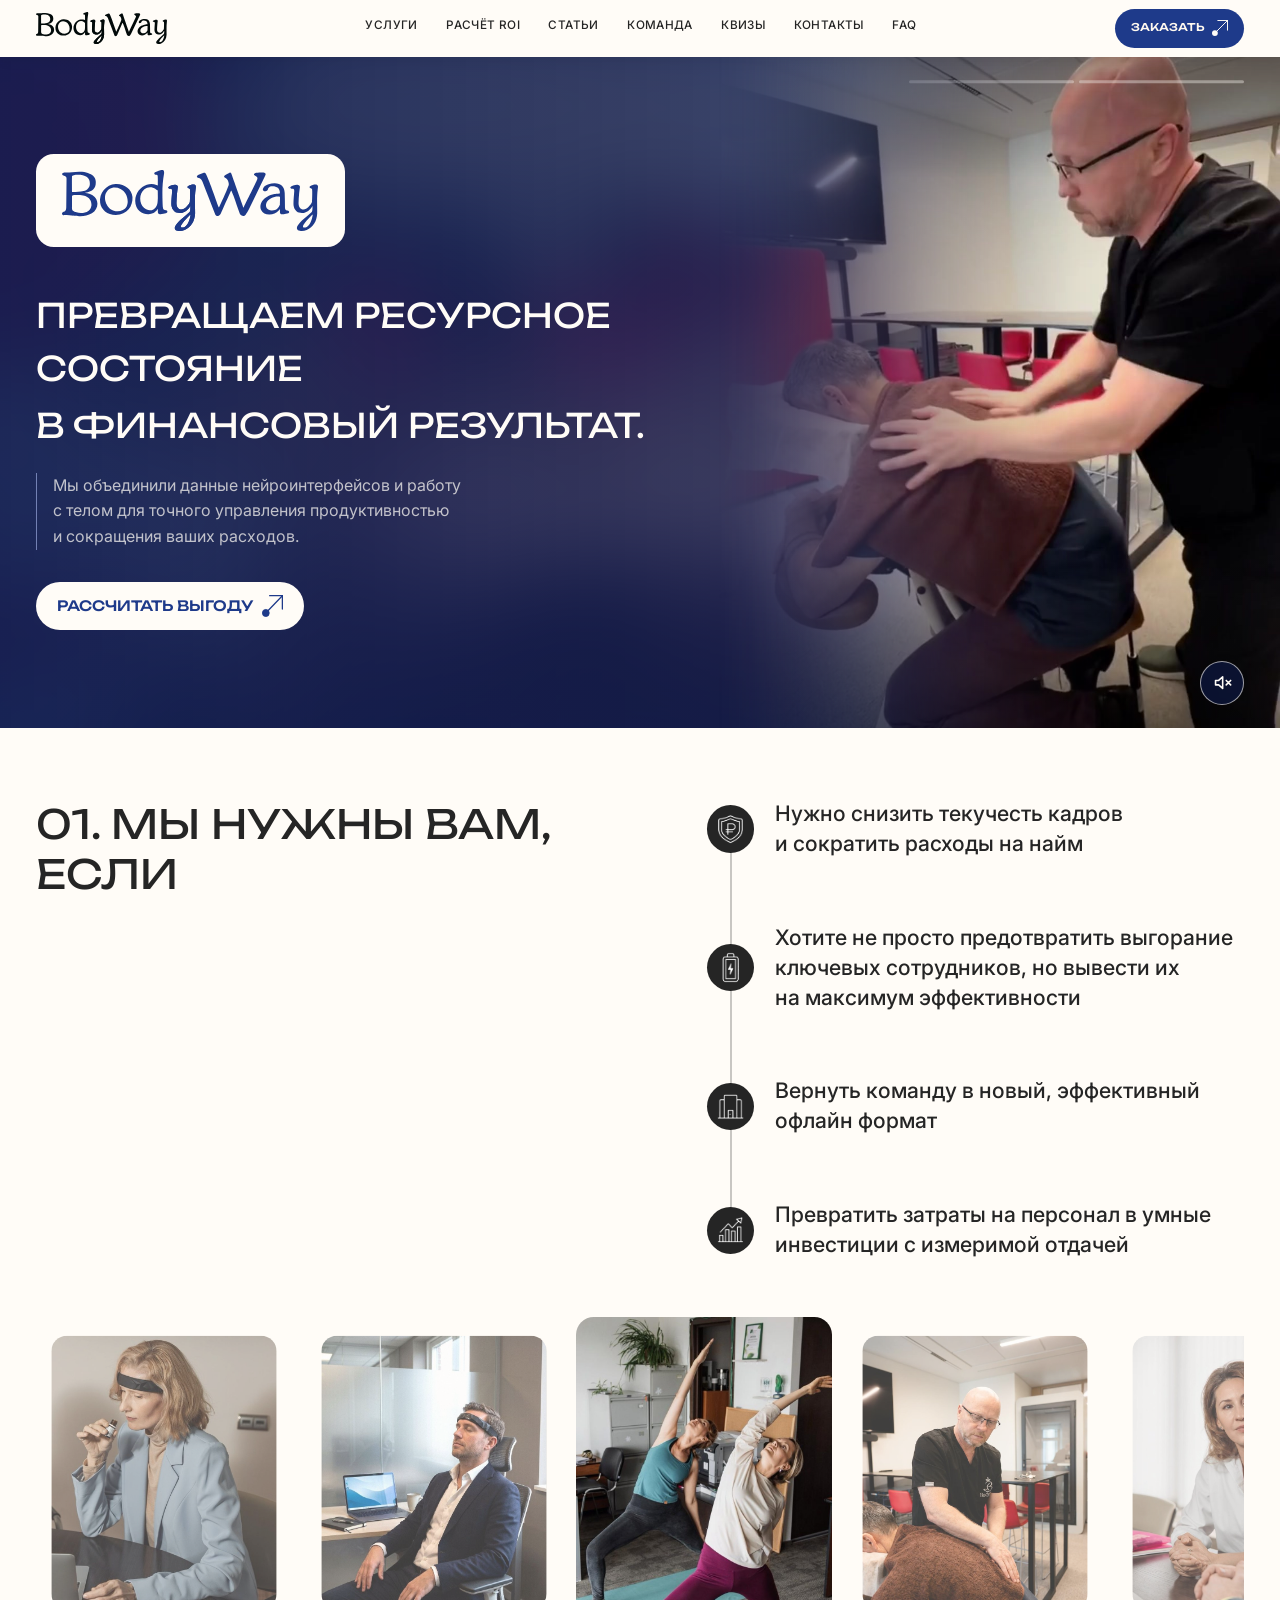
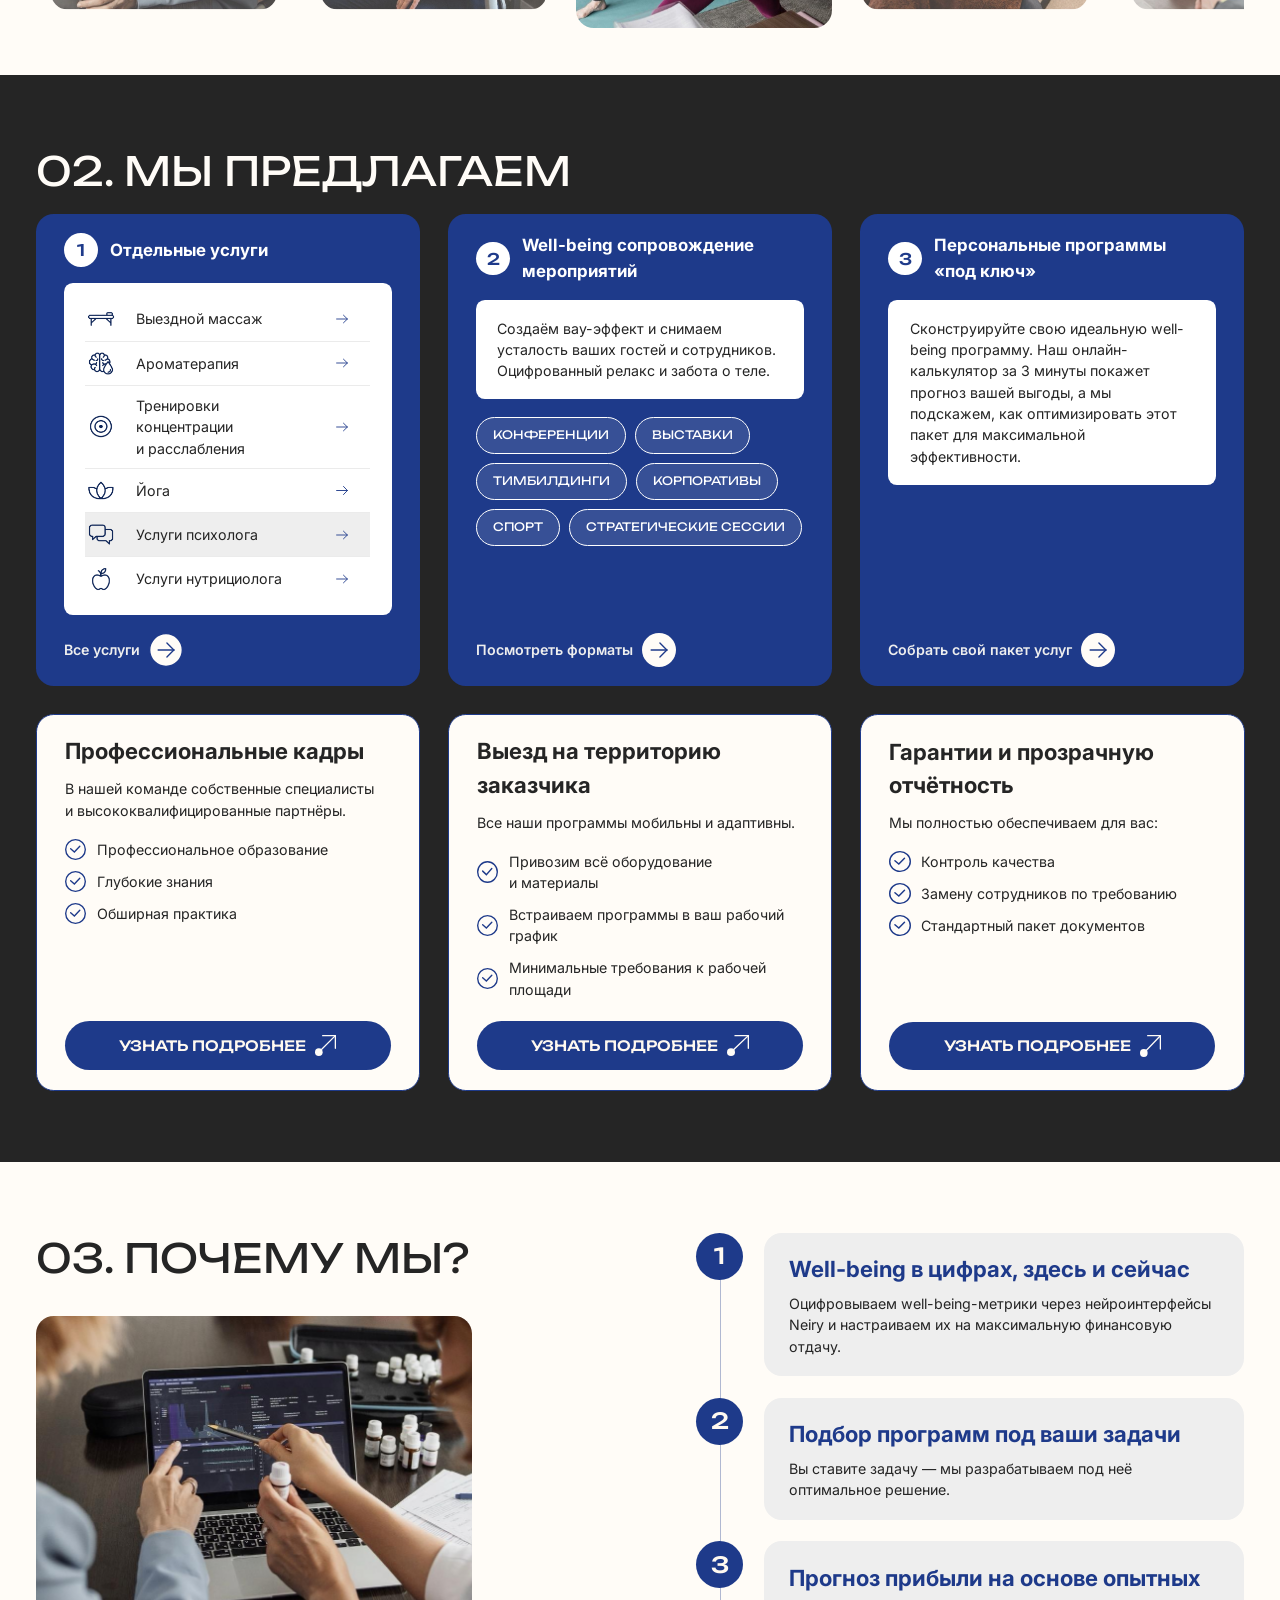
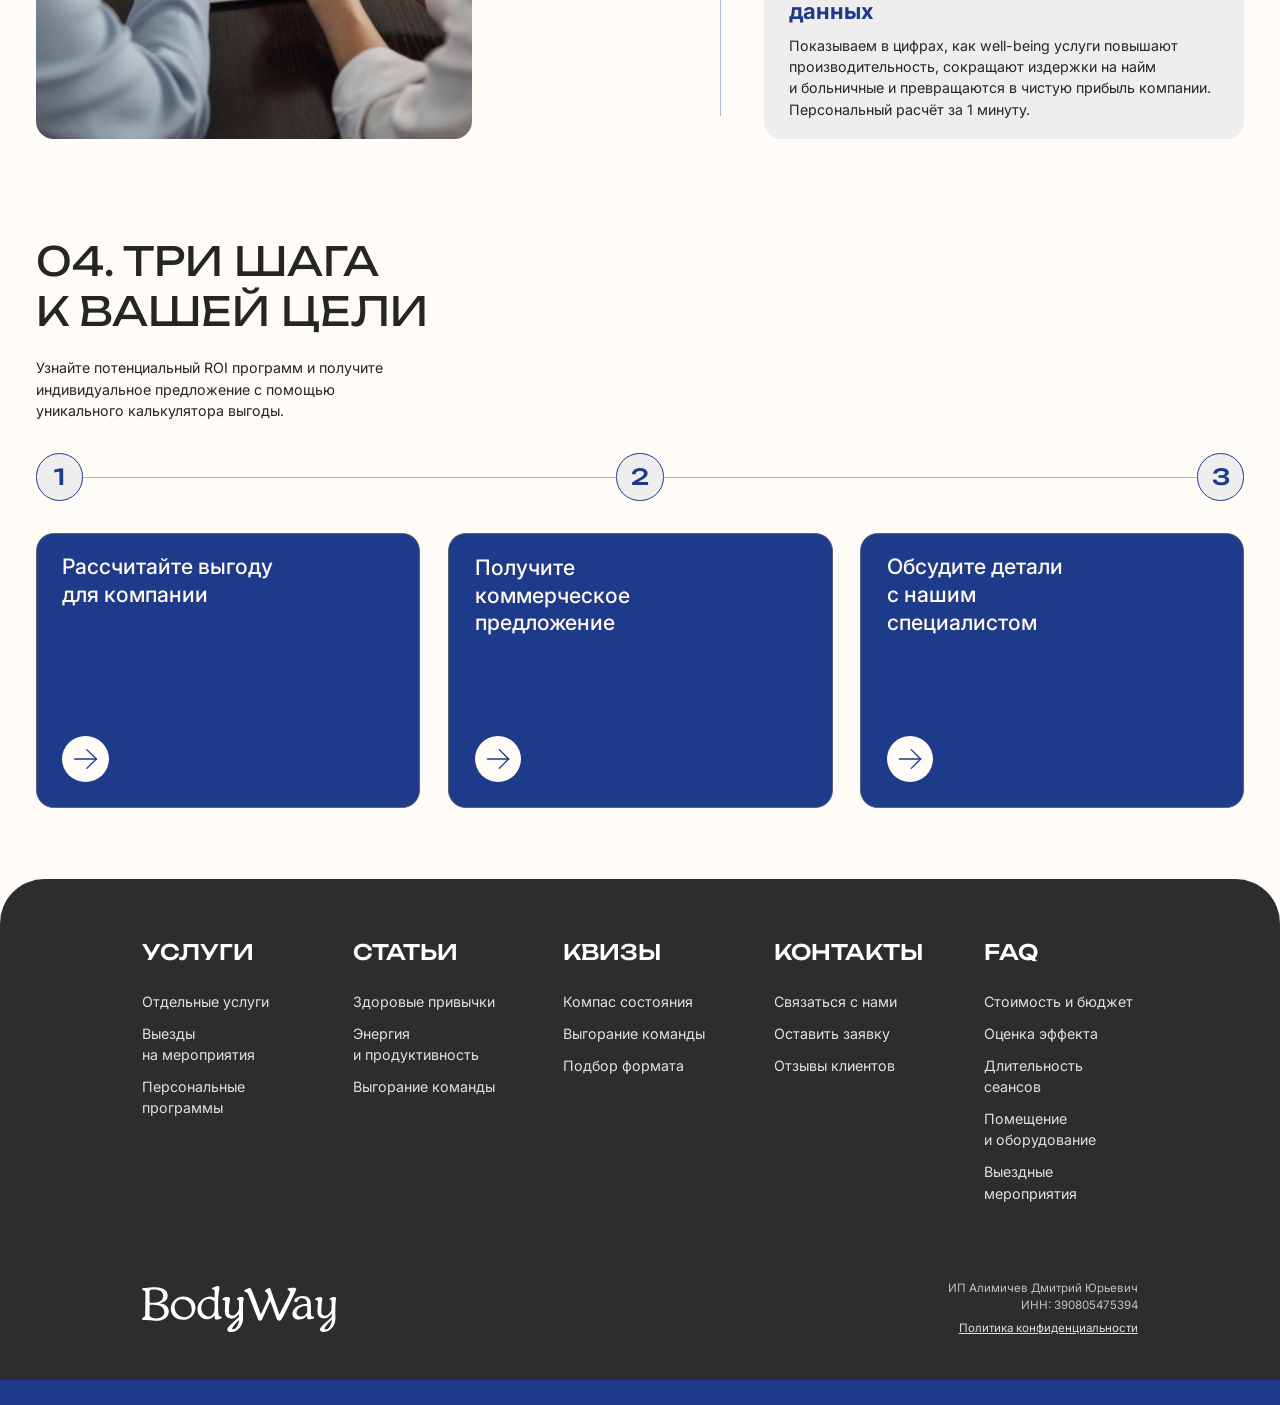
==== index.html @ 9d4baf07 "upd" ====
<!DOCTYPE html>
<html lang="ru">
<head>
<meta charset="UTF-8">
<meta name="viewport" content="width=device-width, initial-scale=1.0">
<link rel="icon" type="image/x-icon" href="assets/icons/favicon.ico">
<link rel="icon" type="image/png" sizes="32x32" href="assets/icons/favicon/favicon-32.png">
<link rel="icon" type="image/png" sizes="16x16" href="assets/icons/favicon/favicon-16.png">
<link rel="apple-touch-icon" sizes="180x180" href="assets/icons/favicon/favicon-180.png">
<title>BodyWay — Превращаем ресурсное состояние в финансовый результат</title>
<link rel="preconnect" href="https://fonts.googleapis.com">
<link rel="preconnect" href="https://fonts.gstatic.com" crossorigin>
<link href="https://fonts.googleapis.com/css2?family=Inter:wght@400;500;600;700&family=Unbounded:wght@400;500&display=swap" rel="stylesheet">
<link rel="preload" as="image" href="assets/video/reel-1.jpg">
<link rel="stylesheet" href="css/style.css?v=52">
</head>
<body>

<header class="header">
  <div class="header__inner">
    <a href="index.html" class="header__logo">
      <img src="assets/icons/logo-black.svg" alt="BodyWay" class="header__logo-img">
    </a>

    <nav class="nav">
      <ul class="nav__list">
        <li class="nav__item nav__item--dropdown">
          <a href="uslugi.html" class="nav__link">Услуги</a>
          <ul class="dropdown">
            <li class="dropdown__item"><a href="uslugi.html#otdelnye" class="dropdown__link">Отдельные услуги</a></li>
            <li class="dropdown__item"><a href="uslugi.html#meropriyatiya" class="dropdown__link">Well-being сопровождение мероприятий</a></li>
            <li class="dropdown__item"><a href="uslugi.html#personalnye" class="dropdown__link">Персональные программы под&nbsp;ключ</a></li>
          </ul>
        </li>
        <li class="nav__item"><a href="calculator.html" class="nav__link">Расчёт ROI</a></li>
        <li class="nav__item"><a href="stati.html" class="nav__link">Статьи</a></li>
        <li class="nav__item"><a href="komanda.html" class="nav__link">Команда</a></li>
        <li class="nav__item"><a href="kvizy.html" class="nav__link">Квизы</a></li>
        <li class="nav__item"><a href="kontakty.html" class="nav__link">Контакты</a></li>
        <li class="nav__item"><a href="faq.html" class="nav__link">FAQ</a></li>
      </ul>
    </nav>

    <div class="header__right">
      <a href="kontakty.html" class="btn btn--navy">
        <span>Заказать</span>
        <img src="assets/icons/arrow-light.svg" alt="" class="btn__arrow">
      </a>
      <button type="button" class="header__burger" id="headerBurger" aria-label="Открыть меню" aria-expanded="false">
        <span></span>
        <span></span>
        <span></span>
      </button>
    </div>
  </div>

  <nav class="mobile-nav" id="mobileNav">
    <ul class="mobile-nav__list">
      <li class="mobile-nav__group">
        <a href="uslugi.html" class="mobile-nav__link">Услуги</a>
        <ul class="mobile-nav__sublist">
          <li><a href="uslugi.html#otdelnye" class="mobile-nav__sublink">Отдельные услуги</a></li>
          <li><a href="uslugi.html#meropriyatiya" class="mobile-nav__sublink">Well-being сопровождение мероприятий</a></li>
          <li><a href="uslugi.html#personalnye" class="mobile-nav__sublink">Персональные программы под&nbsp;ключ</a></li>
        </ul>
      </li>
      <li><a href="calculator.html" class="mobile-nav__link">Расчёт ROI</a></li>
      <li><a href="stati.html" class="mobile-nav__link">Статьи</a></li>
      <li><a href="komanda.html" class="mobile-nav__link">Команда</a></li>
      <li><a href="kvizy.html" class="mobile-nav__link">Квизы</a></li>
      <li><a href="kontakty.html" class="mobile-nav__link">Контакты</a></li>
      <li><a href="faq.html" class="mobile-nav__link">FAQ</a></li>
    </ul>
  </nav>
</header>

<main>

  <section class="hero">
    <div class="hero__bg">
      <div class="hero__ambient" aria-hidden="true">
      <img src="assets/video/reel-1.jpg" alt="" class="hero__ambient-img hero__ambient-img--active">
      <img src="assets/video/reel-2.jpg" alt="" class="hero__ambient-img">
      </div>
      <div class="hero__overlay"></div>
    </div>

    <div class="hero__content">
      <h1 class="hero__title">
        <span class="hero__plate"><img src="assets/icons/logo-navy.svg" alt="BodyWay" class="hero__logo"></span>
        <span class="hero__tagline">Превращаем ресурсное состояние <mark class="hero__mark">в&nbsp;финансовый результат.</mark></span>
      </h1>
      <p class="hero__text">Мы объединили данные нейроинтерфейсов и&nbsp;работу с&nbsp;телом для&nbsp;точного управления продуктивностью и&nbsp;сокращения ваших расходов.</p>
      <div class="hero__actions">
        <a href="calculator.html" class="btn btn--cream">
          <span>Рассчитать выгоду</span>
          <img src="assets/icons/arrow-dark.svg" alt="" class="btn__arrow">
        </a>
      </div>
    </div>

    <div class="hero-reel" id="heroReel">
      <div class="hero-reel__frame">
        <video class="hero-reel__video hero-reel__video--active" muted playsinline autoplay preload="auto" poster="assets/video/reel-1.jpg">
          <source src="assets/video/reel-1.mp4" type="video/mp4">
        </video>
        <video class="hero-reel__video" muted playsinline preload="metadata" poster="assets/video/reel-2.jpg">
          <source src="assets/video/reel-2.mp4" type="video/mp4">
        </video>
        <div class="hero-reel__bars">
          <button type="button" class="hero-reel__bar" aria-label="Видео 1"><span class="hero-reel__bar-fill"></span></button>
          <button type="button" class="hero-reel__bar" aria-label="Видео 2"><span class="hero-reel__bar-fill"></span></button>
        </div>
        <button type="button" class="hero__sound" id="heroSound" aria-label="Включить звук" aria-pressed="false">
          <svg class="hero__sound-icon hero__sound-icon--off" viewBox="0 0 24 24" fill="none" stroke="currentColor" stroke-width="1.8" stroke-linecap="round" stroke-linejoin="round" aria-hidden="true"><path d="M4 9.5h3.5L12 5.5v13l-4.5-4H4z"/><path d="M16 9.5l5 5M21 9.5l-5 5"/></svg>
          <svg class="hero__sound-icon hero__sound-icon--on" viewBox="0 0 24 24" fill="none" stroke="currentColor" stroke-width="1.8" stroke-linecap="round" stroke-linejoin="round" aria-hidden="true"><path d="M4 9.5h3.5L12 5.5v13l-4.5-4H4z"/><path d="M15.5 9a4 4 0 0 1 0 6"/><path d="M18.2 6.5a8 8 0 0 1 0 11"/></svg>
        </button>
      </div>
    </div>
  </section>

  <div class="pin-stack">
  <section class="section section--cover section--need" id="need">
    <div class="container">
      <div class="need">
        <h2 class="section__title reveal">01. Мы нужны вам,<br>если</h2>

        <ol class="need-list">
          <li class="need-list__item reveal">
            <span class="need-list__icon">
              <img src="assets/icons/icon-need-1.png?v=2" alt="" class="need-list__icon-img">
            </span>
            <p class="need-list__text">Нужно снизить текучесть кадров и&nbsp;сократить расходы на&nbsp;найм</p>
          </li>
          <li class="need-list__item reveal">
            <span class="need-list__icon">
              <img src="assets/icons/icon-need-2.png?v=2" alt="" class="need-list__icon-img">
            </span>
            <p class="need-list__text">Хотите не&nbsp;просто предотвратить выгорание ключевых сотрудников, но&nbsp;вывести их на&nbsp;максимум эффективности</p>
          </li>
          <li class="need-list__item reveal">
            <span class="need-list__icon">
              <img src="assets/icons/icon-need-3.png?v=2" alt="" class="need-list__icon-img">
            </span>
            <p class="need-list__text">Вернуть команду в&nbsp;новый, эффективный офлайн формат</p>
          </li>
          <li class="need-list__item reveal">
            <span class="need-list__icon">
              <img src="assets/icons/icon-need-4.png?v=2" alt="" class="need-list__icon-img">
            </span>
            <p class="need-list__text">Превратить затраты на&nbsp;персонал в&nbsp;умные инвестиции с&nbsp;измеримой отдачей</p>
          </li>
        </ol>
      </div>

      <div class="gallery">
        <div class="gallery__track">
          <div class="gallery__item"><img src="assets/img/carousel-15.jpg" alt="" class="gallery__img" loading="lazy"></div>
          <div class="gallery__item"><img src="assets/img/carousel-3.jpg" alt="" class="gallery__img" loading="lazy"></div>
          <div class="gallery__item"><img src="assets/img/carousel-12.jpg" alt="" class="gallery__img" loading="lazy"></div>
          <div class="gallery__item"><img src="assets/img/carousel-4.jpg" alt="" class="gallery__img" loading="lazy"></div>
          <div class="gallery__item"><img src="assets/img/carousel-16.jpg" alt="" class="gallery__img" loading="lazy"></div>
          <div class="gallery__item"><img src="assets/img/carousel-5.jpg" alt="" class="gallery__img" loading="lazy"></div>
          <div class="gallery__item"><img src="assets/img/carousel-15.jpg" alt="" class="gallery__img" loading="lazy"></div>
          <div class="gallery__item"><img src="assets/img/carousel-3.jpg" alt="" class="gallery__img" loading="lazy"></div>
          <div class="gallery__item"><img src="assets/img/carousel-12.jpg" alt="" class="gallery__img" loading="lazy"></div>
          <div class="gallery__item"><img src="assets/img/carousel-4.jpg" alt="" class="gallery__img" loading="lazy"></div>
          <div class="gallery__item"><img src="assets/img/carousel-16.jpg" alt="" class="gallery__img" loading="lazy"></div>
          <div class="gallery__item"><img src="assets/img/carousel-5.jpg" alt="" class="gallery__img" loading="lazy"></div>
        </div>
      </div>
    </div>
  </section>

  <section class="section section--cover section--offer" id="offer">
    <div class="container">
      <h2 class="section__title section__title--light reveal">02. Мы предлагаем</h2>

      <div class="offer">
        <div class="offer__row">
          <div class="service reveal">
            <div class="service__head">
              <span class="service__num">1</span>
              <h4 class="service__title">Отдельные услуги</h4>
            </div>
            <ul class="service__list">
              <li>
                <a href="uslugi.html#massage" class="service__list-item">
                  <img src="assets/icons/icon-massage.png?v=6" alt="" class="service__icon service__icon--massage">
                  <span>Выездной массаж</span>
                  <img src="assets/icons/icon-arrow-right.svg" alt="" class="service__list-arrow">
                </a>
              </li>
              <li>
                <a href="uslugi.html#aroma" class="service__list-item">
                  <img src="assets/icons/icon-perfume.png?v=6" alt="" class="service__icon service__icon--perfume">
                  <span>Ароматерапия</span>
                  <img src="assets/icons/icon-arrow-right.svg" alt="" class="service__list-arrow">
                </a>
              </li>
              <li>
                <a href="uslugi.html#concentration" class="service__list-item">
                  <img src="assets/icons/icon-play.png?v=6" alt="" class="service__icon service__icon--play">
                  <span>Тренировки концентрации и&nbsp;расслабления</span>
                  <img src="assets/icons/icon-arrow-right.svg" alt="" class="service__list-arrow">
                </a>
              </li>
              <li>
                <a href="uslugi.html#yoga" class="service__list-item">
                  <img src="assets/icons/icon-yoga.png?v=6" alt="" class="service__icon service__icon--yoga">
                  <span>Йога</span>
                  <img src="assets/icons/icon-arrow-right.svg" alt="" class="service__list-arrow">
                </a>
              </li>
              <li>
                <a href="uslugi.html#psychology" class="service__list-item">
                  <img src="assets/icons/icon-psychology.png?v=6" alt="" class="service__icon service__icon--psychology">
                  <span>Услуги психолога</span>
                  <img src="assets/icons/icon-arrow-right.svg" alt="" class="service__list-arrow">
                </a>
              </li>
              <li>
                <a href="uslugi.html#nutrition" class="service__list-item">
                  <img src="assets/icons/icon-nutrition.png?v=6" alt="" class="service__icon service__icon--nutrition">
                  <span>Услуги нутрициолога</span>
                  <img src="assets/icons/icon-arrow-right.svg" alt="" class="service__list-arrow">
                </a>
              </li>
            </ul>
            <a href="uslugi.html#otdelnye" class="service__link">
              <span>Все услуги</span>
              <img src="assets/icons/icon-link-arrow.svg" alt="" class="service__link-icon">
            </a>
          </div>

          <div class="service reveal">
            <div class="service__head">
              <span class="service__num">2</span>
              <h4 class="service__title">Well-being сопровождение мероприятий</h4>
            </div>
            <p class="service__desc">Создаём вау-эффект и&nbsp;снимаем усталость ваших гостей и&nbsp;сотрудников. Оцифрованный релакс и&nbsp;забота о&nbsp;теле.</p>
            <ul class="tags">
              <li><a href="uslugi.html#meropriyatiya" class="tags__item">Конференции</a></li>
              <li><a href="uslugi.html#meropriyatiya" class="tags__item">Выставки</a></li>
              <li><a href="uslugi.html#meropriyatiya" class="tags__item">Тимбилдинги</a></li>
              <li><a href="uslugi.html#meropriyatiya" class="tags__item">Корпоративы</a></li>
              <li><a href="uslugi.html#meropriyatiya" class="tags__item">Спорт</a></li>
              <li><a href="uslugi.html#meropriyatiya" class="tags__item">Стратегические сессии</a></li>
            </ul>
            <a href="uslugi.html#meropriyatiya" class="service__link">
              <span>Посмотреть форматы</span>
              <img src="assets/icons/icon-link-arrow-2.svg" alt="" class="service__link-icon">
            </a>
          </div>

          <div class="service reveal">
            <div class="service__head">
              <span class="service__num">3</span>
              <h4 class="service__title">Персональные программы «под&nbsp;ключ»</h4>
            </div>
            <p class="service__desc">Сконструируйте свою идеальную well-being программу. Наш онлайн-калькулятор за&nbsp;3&nbsp;минуты покажет прогноз вашей выгоды, а&nbsp;мы подскажем, как&nbsp;оптимизировать этот пакет для&nbsp;максимальной эффективности.</p>
            <a href="uslugi.html#personalnye" class="service__link">
              <span>Собрать свой пакет услуг</span>
              <img src="assets/icons/icon-link-arrow-3.svg" alt="" class="service__link-icon">
            </a>
          </div>
        </div>

        <div class="offer__row">
          <div class="offer-card reveal">
            <h3 class="offer-card__title">Профессиональные кадры</h3>
            <p class="offer-card__desc">В&nbsp;нашей команде собственные специалисты и&nbsp;высококвалифицированные партнёры.</p>
            <ul class="check-list">
              <li class="check-list__item">
                <img src="assets/icons/icon-check-2.svg" alt="" class="check-list__icon">
                <span>Профессиональное образование</span>
              </li>
              <li class="check-list__item">
                <img src="assets/icons/icon-check-2.svg" alt="" class="check-list__icon">
                <span>Глубокие знания</span>
              </li>
              <li class="check-list__item">
                <img src="assets/icons/icon-check-2.svg" alt="" class="check-list__icon">
                <span>Обширная практика</span>
              </li>
            </ul>
            <a href="komanda.html" class="btn btn--navy btn--full">
              <span>Узнать подробнее</span>
              <img src="assets/icons/arrow-light.svg" alt="" class="btn__arrow">
            </a>
          </div>

          <div class="offer-card reveal">
            <h3 class="offer-card__title">Выезд на&nbsp;территорию заказчика</h3>
            <p class="offer-card__desc">Все наши программы мобильны и&nbsp;адаптивны.</p>
            <ul class="check-list">
              <li class="check-list__item">
                <img src="assets/icons/icon-check-2.svg" alt="" class="check-list__icon">
                <span>Привозим всё оборудование и&nbsp;материалы</span>
              </li>
              <li class="check-list__item">
                <img src="assets/icons/icon-check-2.svg" alt="" class="check-list__icon">
                <span>Встраиваем программы в&nbsp;ваш рабочий график</span>
              </li>
              <li class="check-list__item">
                <img src="assets/icons/icon-check-2.svg" alt="" class="check-list__icon">
                <span>Минимальные требования к&nbsp;рабочей площади</span>
              </li>
            </ul>
            <a href="faq.html" class="btn btn--navy btn--full">
              <span>Узнать подробнее</span>
              <img src="assets/icons/arrow-light.svg" alt="" class="btn__arrow">
            </a>
          </div>

          <div class="flip-card reveal" id="guaranteesFlipCard">
            <div class="flip-card__inner">
              <div class="flip-card__face flip-card__face--front offer-card" id="guaranteesFlipTrigger">
                <h3 class="offer-card__title">Гарантии и&nbsp;прозрачную отчётность</h3>
                <p class="offer-card__desc">Мы полностью обеспечиваем для&nbsp;вас:</p>
                <ul class="check-list">
                  <li class="check-list__item">
                    <img src="assets/icons/icon-check-2.svg" alt="" class="check-list__icon">
                    <span>Контроль качества</span>
                  </li>
                  <li class="check-list__item">
                    <img src="assets/icons/icon-check-2.svg" alt="" class="check-list__icon">
                    <span>Замену сотрудников по&nbsp;требованию</span>
                  </li>
                  <li class="check-list__item">
                    <img src="assets/icons/icon-check-2.svg" alt="" class="check-list__icon">
                    <span>Стандартный пакет документов</span>
                  </li>
                </ul>
                <span class="btn btn--navy btn--full">
                  <span>Узнать подробнее</span>
                  <img src="assets/icons/arrow-light.svg" alt="" class="btn__arrow">
                </span>
              </div>

              <form class="flip-card__face flip-card__face--back form-card" action="send-form.php" method="post" data-ajax-form>
                <input type="hidden" name="form_source" value="Главная — Гарантии и прозрачная отчётность">
                <input type="text" name="website" class="form-card__hp" tabindex="-1" autocomplete="off">
                <p class="form-card__intro">Хотите получить документ о&nbsp;гарантиях? Заполните форму ниже!</p>
                <label class="form-card__field">
                  <input type="text" name="name" placeholder="Ваше ФИО" class="form-card__input">
                </label>
                <label class="form-card__field">
                  <input type="text" name="company" placeholder="Название организации" class="form-card__input">
                </label>
                <label class="form-card__field">
                  <select name="contact" class="form-card__input form-card__select">
                    <option value="" disabled selected hidden>Как с&nbsp;вами связаться?</option>
                    <option value="phone">По телефону</option>
                    <option value="email">По электронной почте</option>
                    <option value="telegram">Telegram</option>
                    <option value="max">Max</option>
                  </select>
                </label>
                <label class="form-card__checkbox">
                  <input type="checkbox" name="consent" required>
                  <span>Я даю согласие на&nbsp;обработку персональных данных в&nbsp;соответствии с&nbsp;<a href="policy.html" target="_blank" rel="noopener" class="consent-link">Политикой&nbsp;конфиденциальности</a></span>
                </label>
                <button type="submit" class="btn btn--cream btn--full">
                  <span>Получить</span>
                  <img src="assets/icons/arrow-dark-2.svg" alt="" class="btn__arrow">
                </button>
              </form>
            </div>
          </div>
        </div>
      </div>
    </div>
  </section>

  <section class="section section--cover section--why" id="why-us">
    <div class="container">
      <div class="why">
        <div class="why__col">
          <h2 class="section__title reveal">03. Почему мы?</h2>
          <div class="why__media reveal">
            <img src="assets/img/why-laptop.jpg" alt="Команда BodyWay" class="why__img" style="object-position:50% 50%">
          </div>
        </div>

        <ol class="timeline">
          <li class="timeline__item reveal">
            <span class="timeline__num">1</span>
            <div class="timeline__body">
              <h3 class="timeline__title">Well-being в&nbsp;цифрах, здесь и&nbsp;сейчас</h3>
              <p class="timeline__text">Оцифровываем well-being-метрики через нейроинтерфейсы Neiry и&nbsp;настраиваем их на&nbsp;максимальную финансовую отдачу.</p>
            </div>
          </li>
          <li class="timeline__item reveal">
            <span class="timeline__num">2</span>
            <div class="timeline__body">
              <h3 class="timeline__title">Подбор программ под&nbsp;ваши задачи</h3>
              <p class="timeline__text">Вы ставите задачу — мы разрабатываем под&nbsp;неё оптимальное решение.</p>
            </div>
          </li>
          <li class="timeline__item reveal">
            <span class="timeline__num">3</span>
            <div class="timeline__body">
              <h3 class="timeline__title">Прогноз прибыли на&nbsp;основе опытных данных</h3>
              <p class="timeline__text">Показываем в&nbsp;цифрах, как well-being услуги повышают производительность, сокращают издержки на&nbsp;найм и&nbsp;больничные и&nbsp;превращаются в&nbsp;чистую прибыль компании. Персональный расчёт за&nbsp;1&nbsp;минуту.</p>
            </div>
          </li>
        </ol>
      </div>
    </div>
  </section>

  <section class="section section--cover section--steps" id="steps">
    <div class="container">
      <div class="steps">
        <div class="steps__intro reveal">
          <h2 class="section__title">04. Три шага<br>к&nbsp;вашей цели</h2>
          <p class="steps__intro-text">Узнайте потенциальный ROI программ и&nbsp;получите индивидуальное предложение с&nbsp;помощью уникального калькулятора выгоды.</p>
        </div>

        <ol class="steps__stepper reveal">
          <li class="steps__step">
            <span class="steps__step-circle">1</span>
          </li>
          <li class="steps__step">
            <span class="steps__step-circle">2</span>
          </li>
          <li class="steps__step">
            <span class="steps__step-circle">3</span>
          </li>
        </ol>

        <div class="steps__row">
          <div class="steps__row-item">
            <span class="steps__row-num">1</span>
            <a href="calculator.html" class="cta-card reveal">
              <span class="cta-card__text">Рассчитайте выгоду для&nbsp;компании</span>
              <img src="assets/icons/icon-consult.svg" alt="" class="cta-card__icon">
            </a>
          </div>

          <div class="steps__row-item">
            <span class="steps__row-num">2</span>
            <div class="flip-card reveal" id="kpFlipCard">
              <div class="flip-card__inner">
                <div class="flip-card__face flip-card__face--front cta-card" id="kpFlipTrigger">
                  <span class="cta-card__text">Получите коммерческое предложение</span>
                  <img src="assets/icons/icon-consult.svg" alt="" class="cta-card__icon">
                </div>

                <form class="flip-card__face flip-card__face--back form-card" action="send-form.php" method="post" data-ajax-form>
                  <input type="hidden" name="form_source" value="Главная — Получить КП">
                  <input type="text" name="website" class="form-card__hp" tabindex="-1" autocomplete="off">
                  <label class="form-card__field">
                    <input type="text" name="name" placeholder="Ваше ФИО" class="form-card__input">
                  </label>
                  <label class="form-card__field">
                    <input type="text" name="company" placeholder="Название организации" class="form-card__input">
                  </label>
                  <label class="form-card__field">
                    <select name="contact" class="form-card__input form-card__select">
                      <option value="" disabled selected hidden>Как с&nbsp;вами связаться?</option>
                      <option value="phone">По телефону</option>
                      <option value="email">По электронной почте</option>
                      <option value="telegram">Telegram</option>
                      <option value="max">Max</option>
                    </select>
                  </label>
                  <label class="form-card__checkbox">
                    <input type="checkbox" name="consent" required>
                    <span>Я даю согласие на&nbsp;обработку персональных данных в&nbsp;соответствии с&nbsp;<a href="policy.html" target="_blank" rel="noopener" class="consent-link">Политикой&nbsp;конфиденциальности</a></span>
                  </label>
                  <button type="submit" class="btn btn--cream btn--full">
                    <span>Получить КП</span>
                    <img src="assets/icons/arrow-dark-2.svg" alt="" class="btn__arrow">
                  </button>
                </form>
              </div>
            </div>
          </div>

          <div class="steps__row-item">
            <span class="steps__row-num">3</span>
            <a href="kontakty.html" class="cta-card reveal">
              <span class="cta-card__text">Обсудите детали с&nbsp;нашим специалистом</span>
              <img src="assets/icons/icon-consult.svg" alt="" class="cta-card__icon">
            </a>
          </div>
        </div>
      </div>
    </div>
  </section>
  </div>

</main>

<footer class="footer">
  <div class="container">
    <div class="footer__columns">
      <div class="footer__col">
        <h5 class="footer__heading">Услуги</h5>
        <a href="uslugi.html#otdelnye" class="footer__link">Отдельные услуги</a>
        <a href="uslugi.html#meropriyatiya" class="footer__link">Выезды на&nbsp;мероприятия</a>
        <a href="uslugi.html#personalnye" class="footer__link">Персональные программы</a>
      </div>
      <div class="footer__col">
        <h5 class="footer__heading">Статьи</h5>
        <a href="statya-privychki.html" class="footer__link">Здоровые привычки</a>
        <a href="statya-mitohondrii.html" class="footer__link">Энергия и&nbsp;продуктивность</a>
        <a href="stati.html" class="footer__link">Выгорание команды</a>
      </div>
      <div class="footer__col">
        <h5 class="footer__heading">Квизы</h5>
        <a href="kvizy.html" class="footer__link">Компас состояния</a>
        <a href="kvizy.html" class="footer__link">Выгорание команды</a>
        <a href="kvizy.html" class="footer__link">Подбор формата</a>
      </div>
      <div class="footer__col">
        <h5 class="footer__heading">Контакты</h5>
        <a href="kontakty.html" class="footer__link">Связаться с&nbsp;нами</a>
        <a href="kontakty.html#request-form" class="footer__link">Оставить заявку</a>
        <a href="kontakty.html#reviews" class="footer__link">Отзывы клиентов</a>
      </div>
      <div class="footer__col">
        <h5 class="footer__heading">FAQ</h5>
        <a href="faq.html" class="footer__link">Стоимость и&nbsp;бюджет</a>
        <a href="faq.html" class="footer__link">Оценка эффекта</a>
        <a href="faq.html" class="footer__link">Длительность сеансов</a>
        <a href="faq.html" class="footer__link">Помещение и&nbsp;оборудование</a>
        <a href="faq.html" class="footer__link">Выездные мероприятия</a>
      </div>
    </div>

    <div class="footer__bottom">
      <img src="assets/icons/logo-white.svg" alt="BodyWay" class="footer__logo">
      <div class="footer__legal">
        <p class="footer__legal-text">ИП Алимичев Дмитрий Юрьевич<br>ИНН: 390805475394</p>
        <a href="policy.html" class="footer__legal-link">Политика конфиденциальности</a>
      </div>
    </div>
  </div>
  <div class="footer__stripe"></div>
</footer>

<script src="js/main.js?v=20"></script>
<script src="js/forms.js?v=2"></script>
</body>
</html>
---- css/style.css ----
/* ===== Reset ===== */

* {
  box-sizing: border-box;
  margin: 0;
  padding: 0;
}

body {
  background-color: var(--color-cream);
  color: var(--color-ink);
  font-family: var(--font-body);
  font-size: 1.111vw;
  line-height: 1.5;
  overflow-x: clip;
}

img {
  display: block;
  max-width: 100%;
}

a {
  color: inherit;
  text-decoration: none;
}

ul, ol {
  list-style: none;
}

button, input, textarea, select {
  font-family: inherit;
  font-size: inherit;
  border: none;
  outline: none;
  background: none;
}

/* ===== Variables ===== */

:root {
  --color-cream: #fffcf7;
  --color-cream-soft: #fff9f0;
  --color-navy: #1e3a8a;
  --color-dark: #252525;
  --color-dark-2: #2d2d2d;
  --color-gray: #eeeeee;
  --color-ink: #252525;
  --color-white: #ffffff;
  --font-heading: 'Unbounded', sans-serif;
  --font-body: 'Inter', sans-serif;
  --header-h: 4.444vw;
  --radius-sm: 0.694vw;
  --radius-md: 1.389vw;
  --radius-lg: 3.472vw;
}

/* ===== Layout ===== */

.container {
  width: 100%;
  max-width: 100vw;
  padding-left: 2.778vw;
  padding-right: 2.778vw;
  margin-left: auto;
  margin-right: auto;
}

/* ===== Buttons ===== */

.btn[hidden] {
  display: none;
}

.btn {
  display: inline-flex;
  align-items: center;
  justify-content: center;
  gap: 0.694vw;
  height: 3.819vw;
  padding-left: 1.667vw;
  padding-right: 1.667vw;
  border-radius: var(--radius-lg);
  font-family: var(--font-heading);
  font-weight: 500;
  font-size: 1.111vw;
  text-transform: uppercase;
  white-space: nowrap;
  cursor: pointer;
  transition: opacity 0.2s ease, box-shadow 0.2s ease;
}

.btn:hover {
  opacity: 0.85;
  box-shadow: 0 0.4vw 1vw rgba(0, 0, 0, 0.15);
}

.btn:active {
  opacity: 0.7;
}

.btn--navy {
  background-color: var(--color-navy);
  color: var(--color-cream-soft);
}

.btn--cream {
  background-color: var(--color-cream);
  color: var(--color-navy);
}

.btn--full {
  width: 100%;
}

.btn__arrow {
  width: 1.667vw;
  height: 1.667vw;
  transition: transform 0.25s ease;
}

.btn:hover .btn__arrow {
  transform: translate(0.2vw, -0.2vw);
}

/* ===== Header ===== */

.header {
  position: sticky;
  top: 0;
  z-index: 100;
  height: var(--header-h);
  background-color: var(--color-cream);
  box-shadow: 0 0.3vw 1vw rgba(0, 0, 0, 0.06);
}

.header__inner {
  height: 100%;
  display: flex;
  align-items: center;
  justify-content: space-between;
  padding-left: 2.778vw;
  padding-right: 2.778vw;
}

.header__right {
  display: flex;
  align-items: center;
  gap: 1.25vw;
}

.header__burger {
  display: none;
  flex-direction: column;
  justify-content: center;
  align-items: center;
  gap: 0.417vw;
  width: 2.778vw;
  height: 2.778vw;
  cursor: pointer;
}

.header__burger span {
  display: block;
  width: 100%;
  height: 0.14vw;
  border-radius: 0.14vw;
  background-color: var(--color-ink);
  transition: transform 0.25s ease, opacity 0.25s ease;
}

.header--menu-open .header__burger span:nth-child(1) {
  transform: translateY(0.56vw) rotate(45deg);
}

.header--menu-open .header__burger span:nth-child(2) {
  opacity: 0;
}

.header--menu-open .header__burger span:nth-child(3) {
  transform: translateY(-0.56vw) rotate(-45deg);
}

.mobile-nav {
  display: none;
}

.header__logo-img {
  height: 2.5vw;
  width: auto;
}

.header .btn {
  height: 3.056vw;
  padding-left: 1.25vw;
  padding-right: 1.25vw;
  font-size: 0.833vw;
}

.header .btn__arrow {
  width: 1.25vw;
  height: 1.25vw;
}

.nav {
  height: 100%;
}

.nav__list {
  height: 100%;
  display: flex;
  align-items: center;
  gap: 2.222vw;
}

.nav__item {
  position: relative;
  align-self: stretch;
  display: flex;
  align-items: center;
}

.nav__link {
  font-family: var(--font-body);
  font-weight: 500;
  font-size: 0.917vw;
  text-transform: uppercase;
  letter-spacing: 0.03vw;
  padding-bottom: 0.35vw;
  border-bottom: 0.14vw solid transparent;
  transition: border-color 0.2s ease, opacity 0.2s ease;
}

.nav__link:hover {
  opacity: 0.6;
}

.nav__item--current .nav__link {
  border-bottom-color: var(--color-navy);
}

/* ===== Dropdown ===== */

.dropdown {
  position: absolute;
  top: 100%;
  left: 50%;
  transform: translateX(-50%);
  min-width: 19vw;
  background-color: var(--color-cream);
  border-radius: var(--radius-md);
  box-shadow: 0 1.2vw 2.5vw rgba(0, 0, 0, 0.14);
  padding: 0.833vw;
  padding-top: 1.111vw;
  opacity: 0;
  visibility: hidden;
  pointer-events: none;
  transition: opacity 0.15s ease;
}

.nav__item--dropdown:hover .dropdown,
.nav__item--dropdown:focus-within .dropdown,
.nav__item--dropdown.nav__item--open .dropdown {
  opacity: 1;
  visibility: visible;
  pointer-events: auto;
}

.dropdown__item + .dropdown__item {
  margin-top: 0.278vw;
}

.dropdown__link {
  display: block;
  padding: 0.694vw 0.972vw;
  border-radius: var(--radius-sm);
  font-size: 0.972vw;
  transition: background-color 0.2s ease;
}

.dropdown__link:hover {
  background-color: var(--color-gray);
}

/* ===== Hero ===== */

.hero {
  position: relative;
  min-height: 52.43vw;
  display: flex;
  align-items: center;
  justify-content: space-between;
  gap: 3vw;
  padding: 0 2.778vw;
  overflow: hidden;
}

.hero__bg {
  position: absolute;
  inset: 0;
  background-color: #101e52;
}

.hero__ambient {
  position: absolute;
  inset: -8%;
}

.hero__ambient-img {
  position: absolute;
  inset: 0;
  width: 100%;
  height: 100%;
  object-fit: cover;
  filter: blur(3.5vw) saturate(1.15);
  opacity: 0;
  transition: opacity 1s ease;
}

.hero__ambient-img--active {
  opacity: 1;
}

.hero__overlay {
  position: absolute;
  inset: 0;
  background:
    linear-gradient(90deg, rgba(16, 30, 82, 0.94) 0%, rgba(16, 30, 82, 0.82) 55%, rgba(16, 30, 82, 0.62) 100%),
    linear-gradient(0deg, rgba(0, 0, 0, 0.25) 0%, rgba(0, 0, 0, 0) 35%);
}

.hero-reel {
  position: absolute;
  z-index: 1;
  top: 0;
  right: 0;
  bottom: 0;
  width: 44vw;
  opacity: 0;
  animation: heroFadeIn 1s ease 0.3s forwards;
}

.hero-reel__frame {
  position: absolute;
  inset: 0;
  overflow: hidden;
  cursor: pointer;
  -webkit-mask-image: linear-gradient(90deg, rgba(0, 0, 0, 0) 0%, rgba(0, 0, 0, 0.04) 6%, rgba(0, 0, 0, 0.14) 14%, rgba(0, 0, 0, 0.32) 24%, rgba(0, 0, 0, 0.56) 36%, rgba(0, 0, 0, 0.8) 50%, rgba(0, 0, 0, 0.95) 64%, #000 78%);
  mask-image: linear-gradient(90deg, rgba(0, 0, 0, 0) 0%, rgba(0, 0, 0, 0.04) 6%, rgba(0, 0, 0, 0.14) 14%, rgba(0, 0, 0, 0.32) 24%, rgba(0, 0, 0, 0.56) 36%, rgba(0, 0, 0, 0.8) 50%, rgba(0, 0, 0, 0.95) 64%, #000 78%);
  background-color: #101e52;
}

.hero-reel__frame::after {
  content: '';
  position: absolute;
  inset: 0;
  z-index: 2;
  pointer-events: none;
  background:
    linear-gradient(180deg, rgba(0, 0, 0, 0.35) 0%, rgba(0, 0, 0, 0) 18%),
    linear-gradient(0deg, rgba(0, 0, 0, 0.5) 0%, rgba(0, 0, 0, 0) 28%);
}

.hero-reel__video {
  position: absolute;
  inset: 0;
  width: 100%;
  height: 100%;
  object-fit: cover;
  opacity: 0;
  transition: opacity 0.6s ease;
}

.hero-reel__video--active {
  opacity: 1;
}

.hero-reel__bars {
  position: absolute;
  top: 1.4vw;
  left: 15vw;
  right: 2.778vw;
  z-index: 3;
  display: flex;
  gap: 0.4vw;
}

.hero-reel__bar {
  position: relative;
  flex: 1;
  height: 1.1vw;
  padding: 0;
  border: 0;
  background: none;
  cursor: pointer;
}

.hero-reel__bar::before {
  content: '';
  position: absolute;
  left: 0;
  right: 0;
  top: 50%;
  height: 0.28vw;
  transform: translateY(-50%);
  border-radius: 0.2vw;
  background: rgba(255, 252, 247, 0.38);
}

.hero-reel__bar-fill {
  position: absolute;
  left: 0;
  top: 50%;
  z-index: 1;
  width: 0;
  height: 0.28vw;
  transform: translateY(-50%);
  border-radius: 0.2vw;
  background: var(--color-cream);
}

.hero__sound {
  position: absolute;
  right: 2.778vw;
  bottom: 1.8vw;
  z-index: 3;
  display: flex;
  align-items: center;
  justify-content: center;
  width: 3.472vw;
  height: 3.472vw;
  border: 0.07vw solid rgba(255, 252, 247, 0.6);
  border-radius: 50%;
  background-color: rgba(16, 30, 82, 0.55);
  backdrop-filter: blur(0.4vw);
  -webkit-backdrop-filter: blur(0.4vw);
  color: var(--color-cream);
  cursor: pointer;
  transition: background-color 0.2s ease, transform 0.2s ease;
}

.hero__sound:hover {
  background-color: rgba(16, 30, 82, 0.8);
  transform: scale(1.06);
}

.hero__sound-icon {
  width: 1.667vw;
  height: 1.667vw;
}

.hero__sound-icon--on {
  display: none;
}

.hero__sound--on .hero__sound-icon--on {
  display: block;
}

.hero__sound--on .hero__sound-icon--off {
  display: none;
}

.hero__content {
  position: relative;
  z-index: 1;
  flex: 1 1 auto;
  max-width: 52vw;
  padding: 4vw 0;
}

.hero__title {
  font-family: var(--font-heading);
  font-weight: 400;
  font-size: 2.639vw;
  line-height: 1.55;
  text-transform: uppercase;
  color: var(--color-cream);
  max-width: 54vw;
  margin-bottom: 1.667vw;
  opacity: 0;
  animation: heroFadeUp 0.8s ease 0.15s forwards;
}

.hero__plate {
  display: inline-block;
  background-color: var(--color-cream);
  border-radius: var(--radius-md);
  padding: 1.25vw 2.083vw;
  margin-bottom: 2.222vw;
}

.hero__logo {
  display: block;
  width: 20vw;
  height: auto;
}

.hero__tagline {
  display: block;
}

.hero__mark {
  background: none;
  display: inline-block;
  white-space: nowrap;
  margin-top: 0.4vw;
  color: inherit;
}

.stati-title-accent {
  color: var(--color-navy);
}

.hero__text {
  font-size: 1.25vw;
  font-weight: 400;
  line-height: 1.6;
  color: rgba(255, 252, 247, 0.72);
  margin-bottom: 2.5vw;
  max-width: 36vw;
  padding-left: 1.25vw;
  border-left: 0.14vw solid rgba(185, 200, 255, 0.55);
  opacity: 0;
  animation: heroFadeUp 0.8s ease 0.4s forwards;
}

.hero__actions {
  display: flex;
  align-items: center;
  gap: 2.222vw;
  opacity: 0;
  animation: heroFadeUp 0.8s ease 0.65s forwards;
}

@keyframes heroFadeIn {
  from {
    opacity: 0;
  }
  to {
    opacity: 1;
  }
}

@keyframes heroFadeUp {
  from {
    opacity: 0;
    transform: translateY(1.2vw);
  }
  to {
    opacity: 1;
    transform: translateY(0);
  }
}

/* ===== Sections shared ===== */

.section {
  position: relative;
  background-color: var(--color-cream);
  padding-top: 5.556vw;
  padding-bottom: 5.556vw;
}

.section--pinned {
  position: sticky;
  top: var(--header-h);
  z-index: 1;
}

.section--cover {
  position: relative;
  z-index: 2;
}

.section__title {
  font-family: var(--font-heading);
  font-weight: 400;
  font-size: 3.125vw;
  line-height: 1.25;
  color: var(--color-ink);
  text-transform: uppercase;
  margin-bottom: 3.333vw;
  scroll-margin-top: var(--header-h);
}

.section__title--light {
  color: var(--color-cream);
}

/* ===== 01 Why us ===== */

.section--why {
  background-color: var(--color-cream);
}

.why {
  display: grid;
  grid-template-columns: 34.1vw 1fr;
  gap: 6.5vw;
  align-items: stretch;
}

.why__col {
  display: flex;
  flex-direction: column;
}

.why__media {
  position: relative;
  flex: 1 1 auto;
  min-height: 25.208vw;
}

.why__col .section__title {
  margin-bottom: 2.6vw;
}

.why__img {
  position: absolute;
  inset: 0;
  width: 100%;
  height: 100%;
  object-fit: cover;
  border-radius: var(--radius-md);
}

.timeline {
  position: relative;
  display: flex;
  flex-direction: column;
  gap: 1.667vw;
  width: 42.848vw;
  margin-left: auto;
}

.timeline::before {
  content: '';
  position: absolute;
  left: 1.84vw;
  top: 1.84vw;
  bottom: 1.84vw;
  width: 0.111vw;
  background-color: var(--color-navy);
  opacity: 0.35;
  z-index: 0;
}

.timeline__item {
  position: relative;
  display: flex;
  align-items: flex-start;
  gap: 1.667vw;
}

.timeline__num {
  position: relative;
  flex-shrink: 0;
  display: flex;
  align-items: center;
  justify-content: center;
  width: 3.681vw;
  height: 3.681vw;
  border-radius: 50%;
  background-color: var(--color-navy);
  color: var(--color-cream-soft);
  font-family: var(--font-heading);
  font-weight: 500;
  font-size: 1.736vw;
  line-height: 1;
  z-index: 1;
}

.timeline__body {
  width: 37.5vw;
  background-color: var(--color-gray);
  border-radius: var(--radius-md);
  padding: 1.528vw 1.944vw;
}

.timeline__title {
  font-family: var(--font-body);
  font-weight: 700;
  font-size: 1.736vw;
  color: var(--color-navy);
  margin-bottom: 0.556vw;
}

.timeline__text {
  font-size: 1.111vw;
  line-height: 1.5;
}

/* ===== 02 Offer ===== */

.section--offer {
  background-color: var(--color-dark);
}

.section--offer .section__title {
  margin-bottom: 1.389vw;
}

.offer {
  display: flex;
  flex-direction: column;
  gap: 2.153vw;
}

.offer__row {
  display: grid;
  grid-template-columns: repeat(3, 1fr);
  gap: 2.153vw;
  align-items: stretch;
}

.service {
  display: flex;
  flex-direction: column;
  background-color: var(--color-navy);
  border-radius: var(--radius-md);
  padding: 1.528vw 2.222vw;
}

.service__head {
  display: flex;
  align-items: center;
  gap: 0.972vw;
  margin-bottom: 1.25vw;
}

.service__num {
  display: flex;
  align-items: center;
  justify-content: center;
  width: 2.639vw;
  height: 2.639vw;
  border-radius: 50%;
  background-color: var(--color-white);
  color: var(--color-navy);
  font-family: var(--font-heading);
  font-weight: 500;
  font-size: 1.25vw;
  line-height: 1;
  flex-shrink: 0;
}

.service__title {
  font-family: var(--font-body);
  font-weight: 700;
  font-size: 1.319vw;
  color: var(--color-white);
}

.service__desc {
  font-size: 1.111vw;
  line-height: 1.5;
  color: var(--color-ink);
  background-color: var(--color-white);
  border-radius: var(--radius-sm);
  padding: 1.389vw 1.667vw;
  margin-bottom: 1.389vw;
}

.service__list {
  background-color: var(--color-white);
  border-radius: var(--radius-sm);
  padding: 1.111vw 1.667vw;
  margin-bottom: 1.389vw;
}

.service__list-item {
  display: flex;
  align-items: center;
  gap: 1.111vw;
  font-size: 1.111vw;
  color: var(--color-ink);
  padding: 0.694vw 0.833vw;
  transition: background-color 0.2s ease;
}

.service__list-item--active {
  background-color: var(--color-gray);
}

.service__list-item span {
  flex: 1;
}

.service__list-arrow {
  flex-shrink: 0;
  width: 2.778vw;
  height: 1.111vw;
  opacity: 1;
  animation: service-arrow-nudge 1.4s ease-in-out infinite;
}

@keyframes service-arrow-nudge {
  0%, 100% {
    transform: translateX(0);
  }
  50% {
    transform: translateX(0.417vw);
  }
}

.service__list li + li {
  border-top: 0.07vw solid rgba(0, 0, 0, 0.08);
}

.service__icon {
  flex-shrink: 0;
  width: 2.6vw;
  height: 2.6vw;
  margin: -0.3vw 0.3vw -0.3vw -0.9vw;
  object-fit: contain;
}

.service__link {
  display: inline-flex;
  align-items: center;
  gap: 0.694vw;
  margin-top: auto;
  font-family: var(--font-body);
  font-weight: 600;
  font-size: 1.111vw;
  color: var(--color-gray);
  transition: opacity 0.2s ease, transform 0.2s ease;
}

.service__link:hover {
  opacity: 0.7;
  transform: translateX(0.2vw);
}

.service__link-icon {
  width: 2.639vw;
  height: 2.639vw;
}

.tags {
  display: flex;
  flex-wrap: wrap;
  gap: 0.694vw;
  margin-bottom: 1.389vw;
}

.tags__item {
  display: inline-flex;
  align-items: center;
  border: 0.07vw solid var(--color-white);
  border-radius: var(--radius-lg);
  background-color: rgba(238, 238, 238, 0.12);
  color: var(--color-white);
  font-family: var(--font-heading);
  font-size: 0.903vw;
  text-transform: uppercase;
  padding: 0.694vw 1.25vw;
  cursor: pointer;
}

.tags__item:hover {
  background-color: rgba(238, 238, 238, 0.3);
}

.offer-card {
  display: flex;
  flex-direction: column;
  justify-content: flex-start;
  background-color: var(--color-cream);
  border: 0.07vw solid var(--color-navy);
  border-radius: var(--radius-md);
  padding: 1.528vw 2.222vw;
}

.offer-card .btn,
.service .btn {
  margin-top: auto;
}

.offer-card__title {
  font-family: var(--font-body);
  font-weight: 700;
  font-size: 1.736vw;
  color: var(--color-ink);
  margin-bottom: 0.833vw;
}

.offer-card__desc {
  font-size: 1.111vw;
  line-height: 1.5;
  margin-bottom: 1.389vw;
}

.check-list {
  display: flex;
  flex-direction: column;
  gap: 0.833vw;
  margin-bottom: 1.667vw;
}

.check-list__item {
  display: flex;
  align-items: center;
  gap: 0.833vw;
  font-size: 1.111vw;
}

.check-list__icon {
  flex-shrink: 0;
  width: 1.667vw;
  height: 1.667vw;
}

/* ===== 03 Need ===== */

.section--need {
  background-color: var(--color-cream);
  padding-bottom: 2vw;
}

.need {
  display: flex;
  justify-content: space-between;
  align-items: flex-start;
  gap: 2.778vw;
}

.need .section__title {
  margin-bottom: 0;
  flex-shrink: 0;
}

.need-list {
  position: relative;
  display: flex;
  flex-direction: column;
  gap: 5vw;
  max-width: 42vw;
  width: 100%;
}

.need-list::before {
  content: '';
  position: absolute;
  left: 1.84vw;
  top: 1.84vw;
  bottom: 1.84vw;
  width: 0.111vw;
  background-color: rgba(37, 37, 37, 0.25);
  z-index: 0;
}

.need-list__item {
  position: relative;
  display: flex;
  align-items: center;
  gap: 1.667vw;
}

.need-list__icon {
  position: relative;
  flex-shrink: 0;
  display: flex;
  align-items: center;
  justify-content: center;
  width: 3.681vw;
  height: 3.681vw;
  border-radius: 50%;
  background-color: var(--color-dark);
  z-index: 1;
}

.need-list__icon-img {
  display: block;
  width: 2.7vw;
  height: auto;
}

.need-list__text {
  font-family: var(--font-body);
  font-weight: 500;
  font-size: 1.667vw;
  line-height: 1.4;
}

.gallery {
  margin-top: 2.778vw;
  padding: 1.667vw 0;
  overflow: hidden;
}

.gallery__track {
  display: flex;
  gap: 1.111vw;
  width: max-content;
  will-change: transform;
}

.gallery__item {
  flex-shrink: 0;
  width: 20vw;
  height: 24.306vw;
  overflow: hidden;
  border-radius: var(--radius-md);
  transform: scale(0.88);
  opacity: 0.75;
  transition: transform 0.35s ease, opacity 0.35s ease;
}

.gallery__item--active {
  transform: scale(1);
  opacity: 1;
}

.gallery__img {
  width: 100%;
  height: 100%;
  object-fit: cover;
}

/* ===== 04 Steps ===== */

.section--steps {
  background-color: var(--color-cream);
  padding-top: 2vw;
}

.steps {
  display: flex;
  flex-direction: column;
  gap: 2.5vw;
}

.steps__intro .section__title {
  margin-bottom: 1.667vw;
}

.steps__intro-text {
  font-size: 1.111vw;
  line-height: 1.5;
  max-width: 28.68vw;
}

.steps__stepper {
  position: relative;
  display: flex;
  justify-content: space-between;
}

.steps__stepper::before {
  content: '';
  position: absolute;
  left: 0;
  right: 0;
  top: 1.84vw;
  height: 0.07vw;
  background-color: var(--color-navy);
  opacity: 0.35;
  z-index: 0;
}

.steps__step {
  position: relative;
  z-index: 1;
  display: flex;
  flex-direction: column;
  align-items: center;
  gap: 0.694vw;
}

.steps__step-circle {
  display: flex;
  align-items: center;
  justify-content: center;
  width: 3.681vw;
  height: 3.681vw;
  border-radius: 50%;
  border: 0.07vw solid var(--color-navy);
  background-color: var(--color-gray);
  color: var(--color-navy);
  font-family: var(--font-heading);
  font-weight: 500;
  font-size: 1.736vw;
}

.steps__row {
  display: grid;
  grid-template-columns: repeat(3, 1fr);
  gap: 2.153vw;
  align-items: stretch;
}

.steps__row-item {
  display: contents;
}

.steps__row-num {
  display: none;
}

.cta-card {
  display: flex;
  flex-direction: column;
  justify-content: space-between;
  align-items: flex-start;
  background-color: var(--color-navy);
  border: 0.104vw solid #586170;
  border-radius: var(--radius-md);
  padding: 1.56vw 2.014vw 1.944vw;
  transition: transform 0.25s cubic-bezier(0.34, 1.56, 0.64, 1), box-shadow 0.25s ease, border-color 0.25s ease;
}

.cta-card:hover {
  transform: translateY(-0.28vw) scale(1.015);
  box-shadow: 0 1vw 2vw rgba(0, 0, 0, 0.2);
  border-color: var(--color-cream);
}

.cta-card:active {
  transform: translateY(0) scale(0.98);
}

.cta-card__icon {
  flex-shrink: 0;
  width: 3.611vw;
  height: 3.611vw;
}

.cta-card__text {
  font-family: var(--font-body);
  font-weight: 500;
  font-size: 1.667vw;
  color: var(--color-cream-soft);
  line-height: 1.3;
  max-width: 16.667vw;
}

.flip-card {
  position: relative;
  min-height: 21.5vw;
  perspective: 150vw;
}

.flip-card__inner {
  position: relative;
  width: 100%;
  height: 100%;
  transition: transform 0.6s cubic-bezier(0.4, 0.2, 0.2, 1);
  transform-style: preserve-3d;
  -webkit-transform-style: preserve-3d;
  will-change: transform;
}

.flip-card--flipped .flip-card__inner {
  transform: rotateY(180deg);
}

.flip-card__face {
  position: absolute;
  inset: 0;
  backface-visibility: hidden;
  -webkit-backface-visibility: hidden;
  will-change: transform;
}

.flip-card__face--front {
  cursor: pointer;
}

.flip-card__face--back {
  transform: rotateY(180deg);
  cursor: pointer;
  pointer-events: none;
}

.flip-card--flipped .flip-card__face--front {
  pointer-events: none;
}

.flip-card--flipped .flip-card__face--back {
  pointer-events: auto;
}

.flip-card__face--front.cta-card:hover {
  transform: none;
}

#guaranteesFlipCard .flip-card__face--back {
  overflow-y: auto;
}

.form-card {
  background-color: var(--color-navy);
  border: 0.1vw solid #586170;
  border-radius: var(--radius-md);
  padding: 1.528vw 1.597vw 1.944vw;
  display: flex;
  flex-direction: column;
  gap: 0.486vw;
}

.form-card__intro {
  font-family: var(--font-body);
  font-weight: 700;
  font-size: 1.736vw;
  line-height: 1.3;
  color: var(--color-cream-soft);
  margin-bottom: 0.833vw;
}

.form-card__input {
  width: 100%;
  height: 2.917vw;
  background-color: rgba(238, 238, 238, 0.35);
  border-radius: var(--radius-md);
  padding: 0 1.111vw;
  color: var(--color-cream-soft);
  font-size: 1.111vw;
  transition: background-color 0.2s ease;
}

.form-card__input:focus {
  background-color: rgba(238, 238, 238, 0.5);
}

.form-card__input::placeholder {
  color: #e8e8e8;
}

.form-card__select {
  appearance: none;
  cursor: pointer;
}

.form-card__select:invalid {
  color: #e8e8e8;
}

.form-card__select option {
  color: var(--color-ink);
  background-color: var(--color-cream);
}

.form-card__checkbox {
  display: flex;
  align-items: center;
  gap: 0.694vw;
  font-size: 0.972vw;
  color: var(--color-cream-soft);
  cursor: pointer;
  margin-top: 0.625vw;
}

.form-card__checkbox input {
  width: 0.972vw;
  height: 0.972vw;
  flex-shrink: 0;
  accent-color: var(--color-cream);
}

.form-card .btn {
  margin-top: auto;
}

.form-card__hp {
  position: absolute;
  width: 1px;
  height: 1px;
  overflow: hidden;
  opacity: 0;
  pointer-events: none;
}

.btn:disabled {
  opacity: 0.6;
  cursor: not-allowed;
}

.form-status {
  font-size: 0.972vw;
  line-height: 1.4;
  margin-top: 0.833vw;
}

.form-status--success {
  color: #8fe3a8;
}

.form-status--error {
  color: #ff9e9e;
}

/* ===== 05 Articles ===== */

.stati-intro {
  padding-top: 2.5vw;
  padding-bottom: 1.5vw;
}

.stati-intro__desc {
  font-size: 1.111vw;
  line-height: 1.5;
  max-width: 34vw;
  color: var(--color-ink);
  margin-top: 1.25vw;
}

.section--articles {
  padding-top: 2vw;
}

.article-list {
  display: flex;
  flex-direction: column;
  gap: 1.667vw;
}

.article-preview {
  display: flex;
  align-items: stretch;
  height: 18vw;
  background-color: var(--color-gray);
  border-radius: var(--radius-md);
  overflow: hidden;
  transition: transform 0.25s ease, box-shadow 0.25s ease, opacity 0.2s ease;
}

.article-preview:hover {
  transform: translateY(-0.2vw);
  box-shadow: 0 0.8vw 1.6vw rgba(0, 0, 0, 0.12);
}

.article-preview--soon {
  opacity: 0.55;
  pointer-events: none;
}

.article-preview__media {
  flex: 0 0 14vw;
}

.article-preview__media--placeholder {
  background-color: var(--color-gray);
}

.article-preview__img {
  width: 100%;
  height: 100%;
  object-fit: cover;
}

.article-preview__body {
  flex: 1;
  min-width: 0;
  padding: 2.222vw 1.944vw;
  display: flex;
  flex-direction: column;
  justify-content: center;
}

.article-preview__tag {
  font-family: var(--font-body);
  font-weight: 700;
  font-size: 1.389vw;
  color: var(--color-navy);
  margin-bottom: 0.417vw;
}

.article-preview__title {
  font-family: var(--font-heading);
  font-weight: 400;
  font-size: 1.944vw;
  line-height: 1.25;
  text-transform: uppercase;
  color: var(--color-ink);
  margin-bottom: 0.833vw;
}

.article-preview__desc {
  display: -webkit-box;
  -webkit-line-clamp: 3;
  -webkit-box-orient: vertical;
  overflow: hidden;
  font-size: 1.111vw;
  line-height: 1.45;
  color: var(--color-ink);
  margin-bottom: 0.833vw;
}

.article-preview__link {
  display: inline-flex;
  align-items: center;
  gap: 0.5vw;
  font-family: var(--font-heading);
  font-size: 0.917vw;
  text-transform: uppercase;
  color: var(--color-navy);
  margin-top: auto;
}

.article-preview__link img {
  width: 1vw;
  height: 1vw;
}

/* ===== Footer ===== */

.footer {
  position: relative;
  z-index: 2;
  display: flex;
  flex-direction: column;
  background-color: var(--color-dark-2);
  border-radius: var(--radius-lg) var(--radius-lg) 0 0;
  padding-top: 4.444vw;
}

.footer > .container {
  padding-bottom: 3.333vw;
}

.footer__columns {
  display: flex;
  justify-content: center;
  gap: 4.444vw;
  margin-bottom: 5.556vw;
}

.footer__col {
  width: 12vw;
}

.footer__heading {
  font-family: var(--font-heading);
  font-weight: 500;
  font-size: 1.667vw;
  text-transform: uppercase;
  color: var(--color-white);
  margin-bottom: 1.389vw;
}

.footer__link {
  display: block;
  font-size: 1.111vw;
  color: var(--color-white);
  opacity: 0.85;
  padding: 0.417vw 0;
  transition: opacity 0.2s ease;
}

.footer__link:hover {
  opacity: 1;
  text-decoration: underline;
}

.footer__bottom {
  display: flex;
  align-items: center;
  justify-content: space-between;
  gap: 2.778vw;
  max-width: 77.776vw;
  margin: 0 auto;
}

.footer__logo {
  height: 3.611vw;
  width: auto;
}

.footer__legal {
  display: flex;
  flex-direction: column;
  align-items: flex-end;
  gap: 0.556vw;
}

.footer__legal-text {
  font-size: 0.903vw;
  line-height: 1.4;
  color: var(--color-white);
  opacity: 0.7;
  text-align: right;
}

.footer__legal-link {
  font-size: 0.903vw;
  color: var(--color-white);
  opacity: 0.85;
  text-decoration: underline;
  transition: opacity 0.2s ease;
}

.footer__legal-link:hover {
  opacity: 1;
}

.footer__stripe {
  margin-top: auto;
  height: 1.944vw;
  background-color: var(--color-navy);
}

/* ===== Scroll reveal ===== */

.reveal {
  opacity: 0;
  transform: translateY(2.5vw);
  transition: opacity 0.7s ease, transform 0.7s ease;
}

.reveal.in-view {
  opacity: 1;
  transform: translateY(0);
}

/* ===== Empty page ===== */

.empty-main {
  min-height: calc(100vh - var(--header-h));
  display: flex;
  align-items: center;
  justify-content: center;
  text-align: center;
  padding: 5.556vw 2.778vw;
}

.empty-main__title {
  font-family: var(--font-heading);
  font-weight: 400;
  font-size: 2.222vw;
  text-transform: uppercase;
  color: var(--color-ink);
}

/* ===== Responsive ===== */

@media (max-width: 900px) {
  :root {
    --header-h: 16vw;
  }

  body {
    font-size: 2.5vw;
  }

  .nav {
    display: none;
  }

  .header__logo-img {
    height: 5vw;
  }

  .header__right {
    gap: 3vw;
  }

  .header__burger {
    display: flex;
  }

  .header .btn span {
    display: inline;
  }

  .header .btn {
    height: 8.5vw;
    padding: 0 3.5vw;
    font-size: 2.8vw;
    margin-right: 2vw;
  }

  .header .btn__arrow {
    width: 3.5vw;
    height: 3.5vw;
  }

  .header__burger {
    width: 8vw;
    height: 8vw;
    gap: 1.2vw;
  }

  .header__burger span {
    height: 0.4vw;
    border-radius: 0.4vw;
  }

  .header--menu-open .header__burger span:nth-child(1) {
    transform: translateY(1.6vw) rotate(45deg);
  }

  .header--menu-open .header__burger span:nth-child(3) {
    transform: translateY(-1.6vw) rotate(-45deg);
  }

  .mobile-nav {
    display: block;
    position: absolute;
    top: 100%;
    left: 0;
    right: 0;
    max-height: 0;
    overflow: hidden;
    background-color: var(--color-cream);
    box-shadow: 0 1vw 2vw rgba(0, 0, 0, 0.12);
    transition: max-height 0.3s ease;
    z-index: 99;
  }

  .header--menu-open .mobile-nav {
    max-height: 100vh;
    overflow-y: auto;
  }

  .mobile-nav__list {
    padding: 4vw 6vw 6vw;
  }

  .mobile-nav__link {
    display: block;
    padding: 3vw 0;
    font-family: var(--font-body);
    font-weight: 500;
    font-size: 4vw;
    text-transform: uppercase;
    color: var(--color-ink);
    border-bottom: 0.14vw solid rgba(0, 0, 0, 0.08);
  }

  .mobile-nav__link--current {
    color: var(--color-navy);
  }

  .mobile-nav__sublist {
    padding: 0 0 2vw 4vw;
  }

  .mobile-nav__sublink {
    display: block;
    padding: 2vw 0;
    font-size: 3.4vw;
    color: var(--color-ink);
    opacity: 0.75;
  }

  .nav__list {
    gap: 3vw;
  }

  .hero {
    flex-direction: column;
    align-items: stretch;
    justify-content: flex-start;
    gap: 0;
    min-height: 0;
    padding: 0 5vw 10vw;
  }

  .hero__sound {
    top: 9vw;
    right: 4vw;
    bottom: auto;
    width: 10vw;
    height: 10vw;
  }

  .hero__sound-icon {
    width: 5vw;
    height: 5vw;
  }

  .hero__content {
    max-width: none;
    margin-top: -16vw;
    padding: 0;
  }

  .hero__ambient-img {
    filter: blur(8vw) saturate(1.15);
  }

  .hero__overlay {
    background: linear-gradient(180deg, rgba(16, 30, 82, 0.8) 0%, rgba(16, 30, 82, 0.9) 100%);
  }

  .hero-reel {
    position: relative;
    top: auto;
    right: auto;
    bottom: auto;
    order: -1;
    width: auto;
    height: 122vw;
    margin: 0 -5vw;
  }

  .hero-reel__frame {
    -webkit-mask-image: linear-gradient(180deg, #000 40%, rgba(0, 0, 0, 0.88) 52%, rgba(0, 0, 0, 0.66) 64%, rgba(0, 0, 0, 0.4) 76%, rgba(0, 0, 0, 0.16) 88%, rgba(0, 0, 0, 0) 100%);
    mask-image: linear-gradient(180deg, #000 40%, rgba(0, 0, 0, 0.88) 52%, rgba(0, 0, 0, 0.66) 64%, rgba(0, 0, 0, 0.4) 76%, rgba(0, 0, 0, 0.16) 88%, rgba(0, 0, 0, 0) 100%);
  }

  .hero-reel__bars {
    top: 3vw;
    left: 4vw;
    right: 4vw;
    gap: 1.2vw;
  }

  .hero-reel__bar {
    height: 3.6vw;
  }

  .hero-reel__bar::before,
  .hero-reel__bar-fill {
    height: 0.8vw;
    border-radius: 0.6vw;
  }

  .hero__title {
    font-size: 5.4vw;
    line-height: 1.55;
    max-width: none;
    margin-bottom: 4.5vw;
  }

  .hero__plate {
    padding: 3.5vw 5vw;
    margin-bottom: 5vw;
    border-radius: 3vw;
  }

  .hero__logo {
    width: 44vw;
  }

  .hero__mark {
    white-space: normal;
    margin-top: 0;
  }

  .hero__text {
    font-size: 3.5vw;
    max-width: none;
    margin-bottom: 6vw;
    padding-left: 3.5vw;
  }

  .hero__actions {
    flex-direction: column;
    align-items: stretch;
    gap: 5vw;
  }

  /* ===== 01 Why us (mobile) ===== */

  .why {
    grid-template-columns: 1fr;
    gap: 7vw;
  }

  .section--why {
    position: static;
    padding-bottom: 8vw;
  }

  .why__col .section__title {
    font-size: 7vw;
    margin-top: 6vw;
    margin-bottom: 4vw;
  }

  .why__media {
    flex: none;
    min-height: 0;
  }

  .why__img {
    position: static;
    height: 55vw;
  }

  .timeline {
    width: 100%;
    margin-left: 0;
    gap: 5vw;
  }

  .timeline::before {
    left: 4.2vw;
    top: 4.2vw;
    bottom: 4.2vw;
    height: auto;
  }

  .timeline__item {
    gap: 3.5vw;
  }

  .timeline__num {
    width: 8.4vw;
    height: 8.4vw;
    font-size: 3.6vw;
  }

  .timeline__body {
    width: auto;
    flex: 1;
    padding: 3.5vw 4vw;
  }

  .timeline__title {
    font-size: 4vw;
    margin-bottom: 1.5vw;
  }

  .timeline__text {
    font-size: 3.3vw;
  }

  /* ===== 02 Offer (mobile) ===== */

  .section--offer .section__title {
    font-size: 7vw;
    margin-top: 6vw;
    margin-bottom: 4vw;
  }

  .offer {
    gap: 5vw;
  }

  .offer__row {
    grid-template-columns: 1fr;
    gap: 5vw;
  }

  .service {
    padding: 5vw 5vw;
  }

  .service__head {
    gap: 2.5vw;
    margin-bottom: 3.5vw;
  }

  .service__num {
    width: 7.5vw;
    height: 7.5vw;
    font-size: 3.4vw;
  }

  .service__title {
    font-size: 4vw;
  }

  .service__desc {
    font-size: 3.3vw;
    padding: 3.5vw 4vw;
    margin-bottom: 3.5vw;
  }

  .service__list {
    padding: 2.5vw 4vw;
    margin-bottom: 3.5vw;
  }

  .service__list-item {
    gap: 3vw;
    font-size: 3.3vw;
    padding: 2.5vw 1vw;
  }

  .service__icon {
    width: 7.2vw;
    height: 7.2vw;
    margin: -0.8vw 0.4vw -0.8vw -2vw;
  }

  .service__list-arrow {
    width: 6.5vw;
    height: 2.6vw;
  }

  .service__link {
    gap: 2vw;
    font-size: 3.3vw;
  }

  .service__link-icon {
    width: 6.5vw;
    height: 6.5vw;
  }

  .tags {
    gap: 2.2vw;
    margin-bottom: 3.5vw;
  }

  .tags__item {
    font-size: 3vw;
    padding: 2vw 3.5vw;
  }

  .offer-card {
    padding: 5vw 5vw;
  }

  .offer-card__title {
    font-size: 4.4vw;
    margin-bottom: 2.5vw;
  }

  .offer-card__desc {
    font-size: 3.3vw;
    margin-bottom: 3.5vw;
  }

  .check-list {
    gap: 2.5vw;
    margin-bottom: 4vw;
  }

  .check-list__item {
    gap: 2.5vw;
    font-size: 3.2vw;
  }

  .check-list__icon {
    width: 4.5vw;
    height: 4.5vw;
  }

  /* ===== 03 Need (mobile) ===== */

  .need {
    flex-direction: column;
    align-items: stretch;
    gap: 6vw;
  }

  .need .section__title {
    font-size: 7vw;
    margin-top: 6vw;
    margin-bottom: 0;
  }

  .need-list {
    max-width: none;
    gap: 9vw;
  }

  .need-list::before {
    left: 4.5vw;
    top: 4.5vw;
    bottom: 4.5vw;
  }

  .need-list__item {
    gap: 3.5vw;
  }

  .need-list__icon {
    width: 9vw;
    height: 9vw;
  }

  .need-list__icon-img {
    width: 6.6vw;
  }

  .need-list__text {
    font-size: 3.8vw;
  }

  .gallery {
    margin-top: 5vw;
    padding: 3vw 0;
  }

  .gallery__item {
    width: 55vw;
    height: 66vw;
  }

  /* ===== 04 Steps (mobile) ===== */

  .steps {
    gap: 6vw;
  }

  .steps__intro .section__title {
    font-size: 7vw;
    margin-top: 6vw;
    margin-bottom: 3vw;
  }

  .steps__intro-text {
    font-size: 3.3vw;
    max-width: none;
  }

  .steps__stepper {
    display: none;
  }

  .steps__row {
    position: relative;
    display: flex;
    flex-direction: column;
    grid-template-columns: none;
    gap: 5vw;
  }

  .steps__row::before {
    content: '';
    position: absolute;
    left: 4.2vw;
    top: 4.2vw;
    bottom: 4.2vw;
    width: 0.14vw;
    background-color: var(--color-navy);
    opacity: 0.35;
    z-index: 0;
  }

  .steps__row-item {
    display: flex;
    align-items: flex-start;
    gap: 3vw;
  }

  .steps__row-num {
    position: relative;
    z-index: 1;
    display: flex;
    flex-shrink: 0;
    align-items: center;
    justify-content: center;
    width: 8.4vw;
    height: 8.4vw;
    border-radius: 50%;
    border: 0.07vw solid var(--color-navy);
    background-color: var(--color-gray);
    color: var(--color-navy);
    font-family: var(--font-heading);
    font-weight: 500;
    font-size: 3.6vw;
  }

  .steps__row-item > a,
  .steps__row-item > .flip-card {
    flex: 1;
    min-width: 0;
  }

  .cta-card {
    padding: 5vw 5vw 6vw;
  }

  .cta-card__icon {
    width: 8vw;
    height: 8vw;
  }

  .cta-card__text {
    font-size: 3.8vw;
    max-width: none;
    margin-bottom: 3vw;
  }

  .flip-card {
    height: 34vw;
    transform: none !important;
    transition: height 0.6s cubic-bezier(0.4, 0.2, 0.2, 1);
  }

  .flip-card--flipped {
    height: 82vw;
  }

  .btn {
    gap: 3vw;
    height: 11vw;
    padding-left: 5vw;
    padding-right: 5vw;
    font-size: 3.4vw;
    border-radius: 999px;
  }

  .btn__arrow {
    width: 4.5vw;
    height: 4.5vw;
  }

  .form-card {
    gap: 3vw;
    padding: 5vw 4.5vw 6vw;
  }

  .form-card__intro {
    font-size: 4.4vw;
    margin-bottom: 2.5vw;
  }

  .form-card__input {
    height: 11vw;
    border-radius: 3vw;
    padding: 0 4vw;
    font-size: 3.4vw;
  }

  .form-card__checkbox {
    gap: 2.5vw;
    font-size: 3vw;
    margin-top: 1vw;
  }

  .form-card__checkbox input {
    width: 3.5vw;
    height: 3.5vw;
  }

  .form-status {
    font-size: 3.3vw;
    margin-top: 2.5vw;
  }

  .stati-intro {
    padding-top: 5vw;
  }

  .stati-intro .section__title {
    font-size: 7vw;
    margin-bottom: 4vw;
  }

  .stati-intro__desc {
    max-width: none;
    font-size: 3.4vw;
    margin-top: 3vw;
  }

  .section--articles {
    padding-top: 4vw;
  }

  .article-list {
    gap: 5vw;
  }

  .article-preview {
    flex-direction: column;
    height: auto;
  }

  .article-preview__media {
    flex: 0 0 auto;
    height: 50vw;
  }

  .article-preview__body {
    padding: 7.5vw 6vw;
  }

  .article-preview__tag {
    font-size: 3.1vw;
    margin-bottom: 1.5vw;
  }

  .article-preview__title {
    font-size: 5.5vw;
    margin-bottom: 2.5vw;
  }

  .article-preview__desc {
    -webkit-line-clamp: 3;
    font-size: 3.4vw;
    margin-bottom: 3.5vw;
  }

  .article-preview__link {
    gap: 1.5vw;
    font-size: 3vw;
  }

  .article-preview__link img {
    width: 3vw;
    height: 3vw;
  }

  .footer {
    margin-top: 8vw;
    padding-top: 9vw;
  }

  .footer > .container {
    padding-bottom: 7vw;
  }

  .footer__columns {
    display: grid;
    grid-template-columns: repeat(2, 1fr);
    gap: 7vw 5vw;
    margin-bottom: 8vw;
    padding-left: 6vw;
  }

  .footer__col {
    width: auto;
  }

  .footer__heading {
    font-size: 4.2vw;
    margin-bottom: 3vw;
  }

  .footer__link {
    font-size: 3.4vw;
    padding: 1.4vw 0;
  }

  .footer__bottom {
    flex-direction: column;
    align-items: flex-start;
    gap: 5vw;
    max-width: none;
    margin: 0;
    padding-left: 6vw;
  }

  .footer__logo {
    height: 9vw;
  }

  .footer__legal {
    align-items: flex-start;
    gap: 2vw;
  }

  .footer__legal-text {
    font-size: 3.2vw;
    text-align: left;
  }

  .footer__legal-link {
    font-size: 3.2vw;
  }

  .footer__stripe {
    height: 4vw;
  }
}
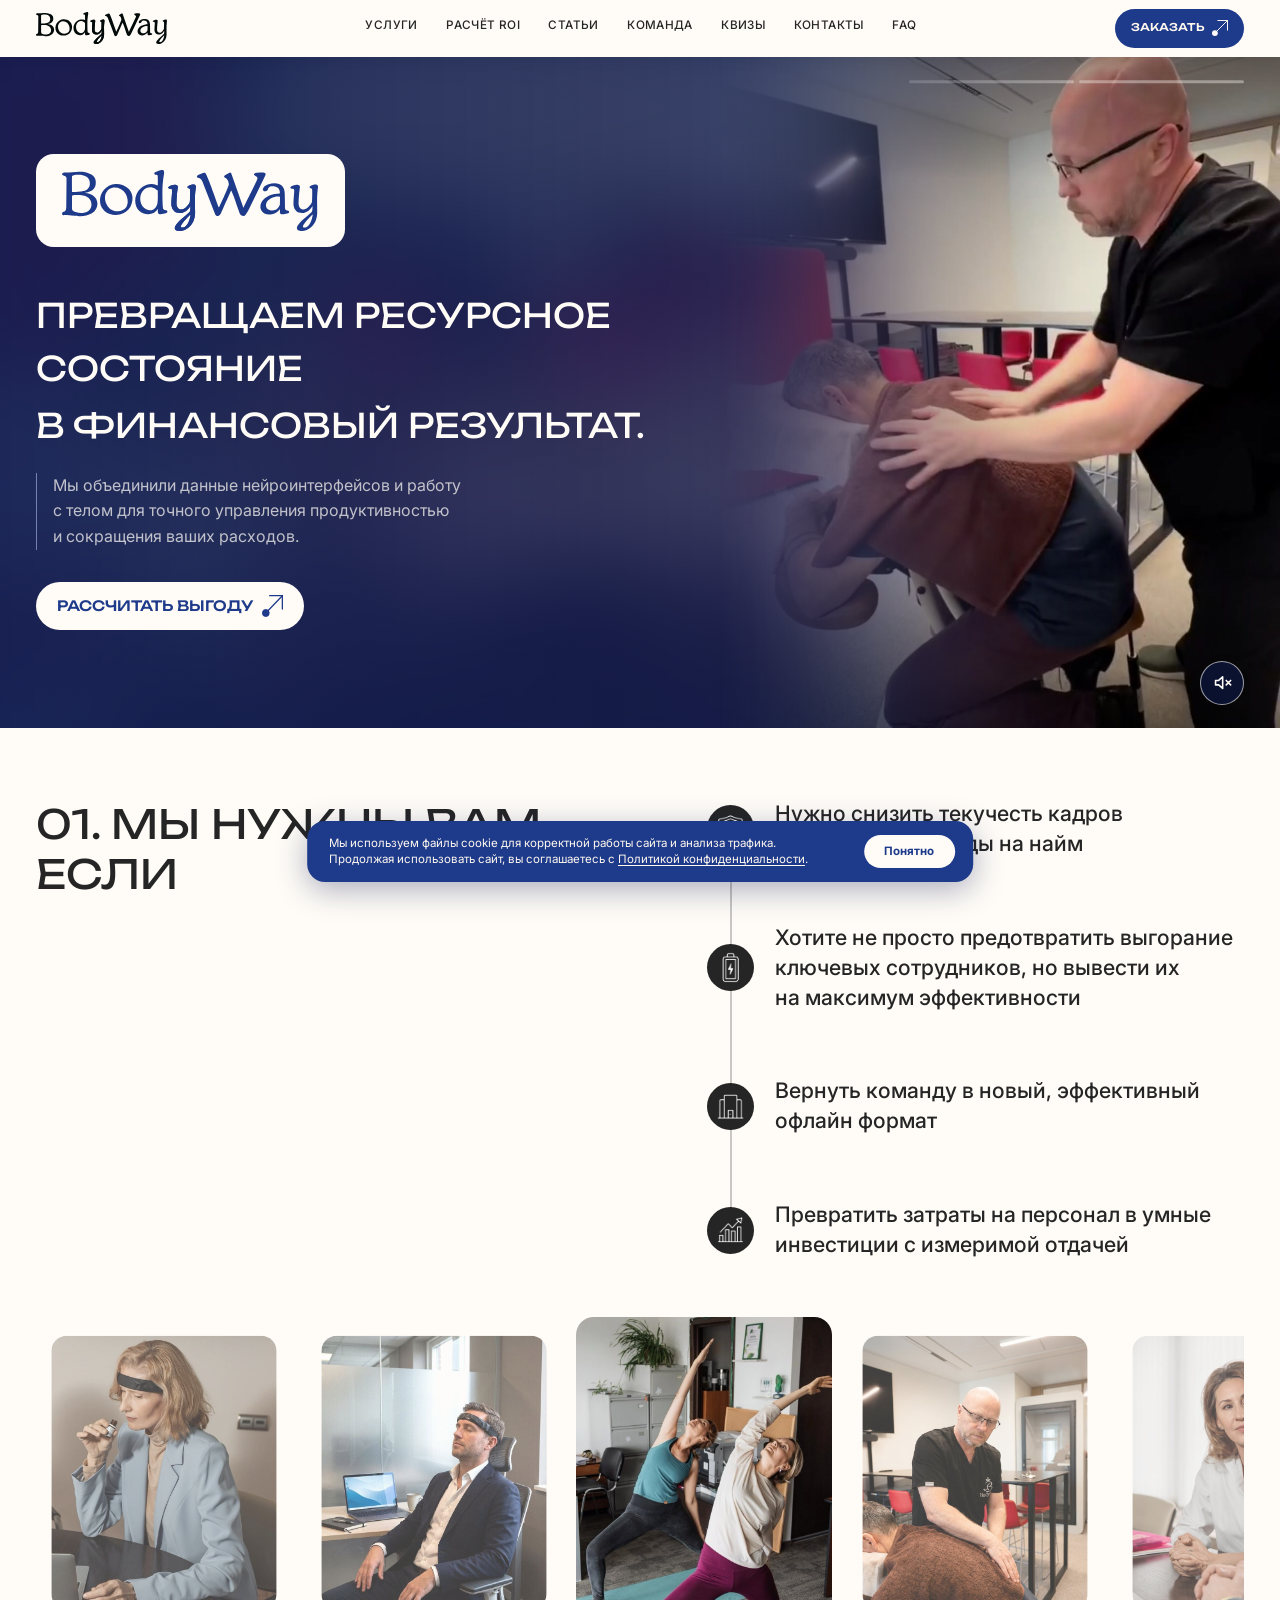
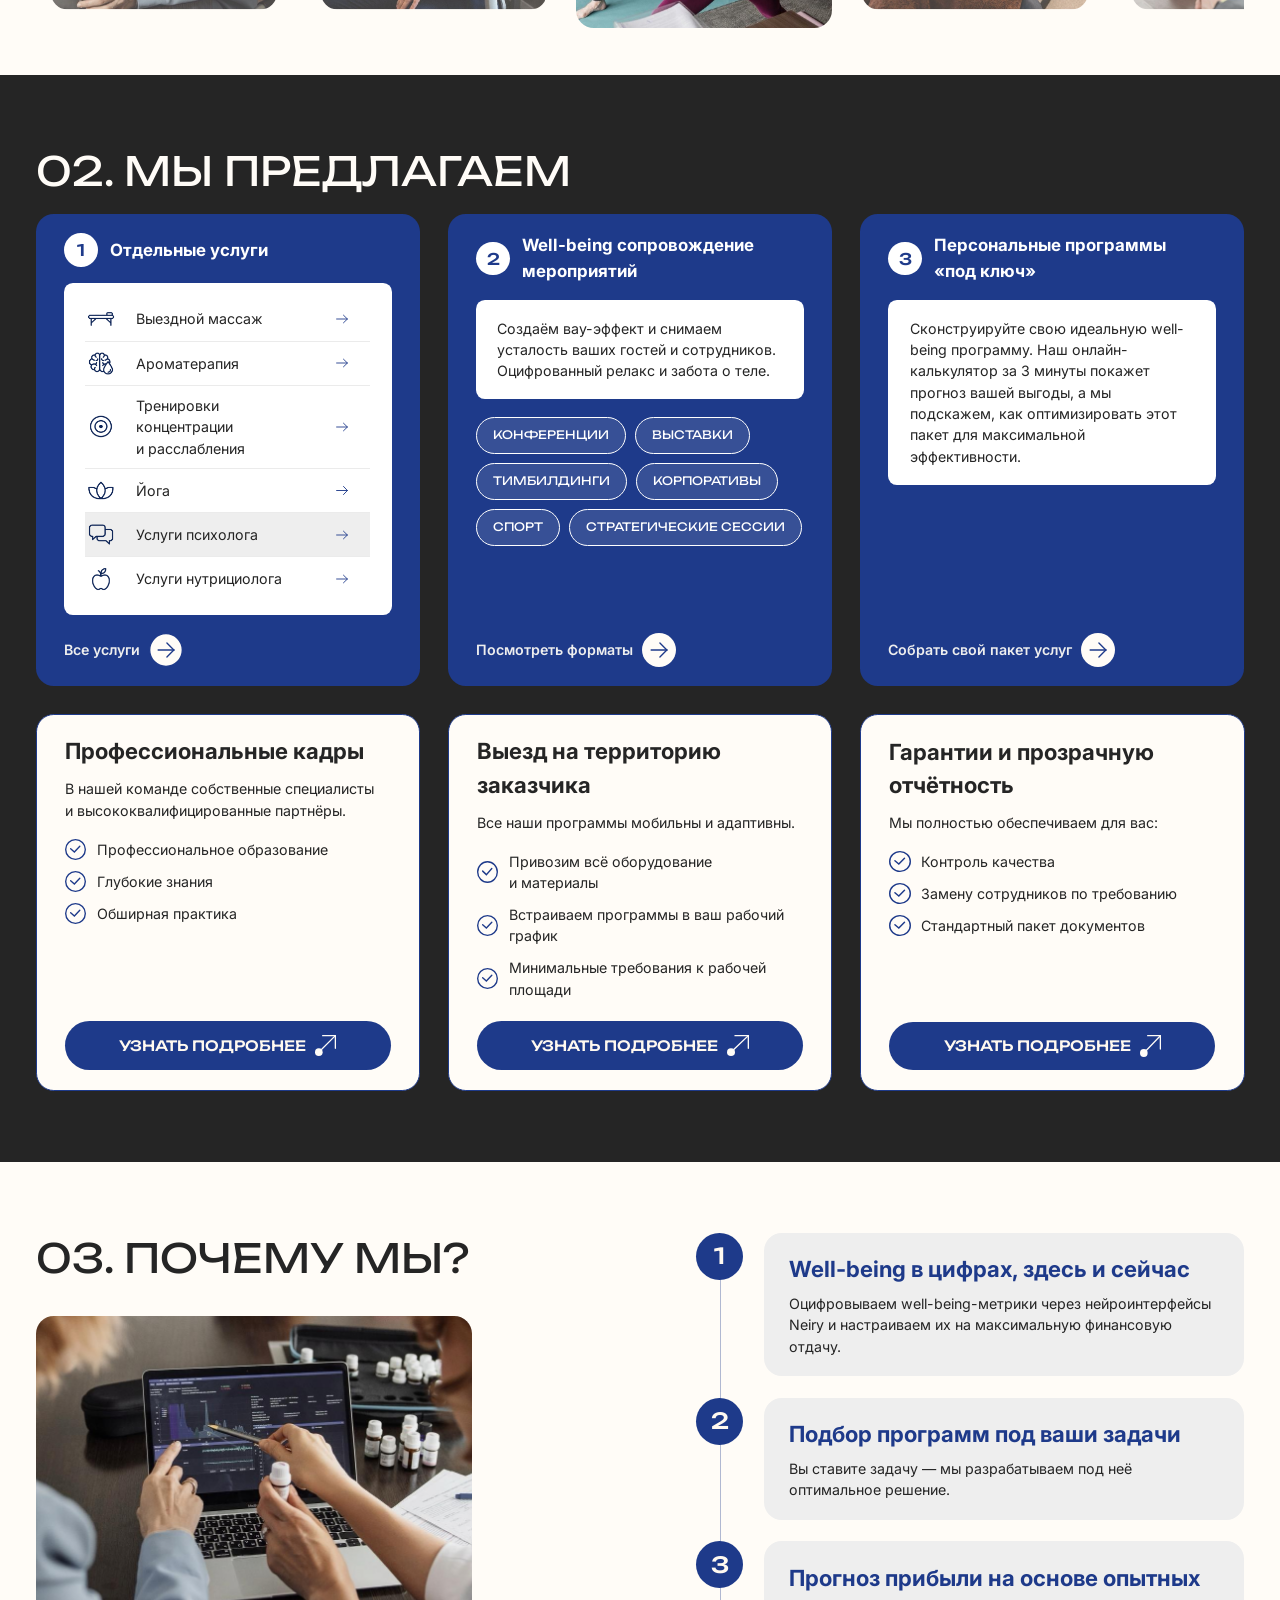
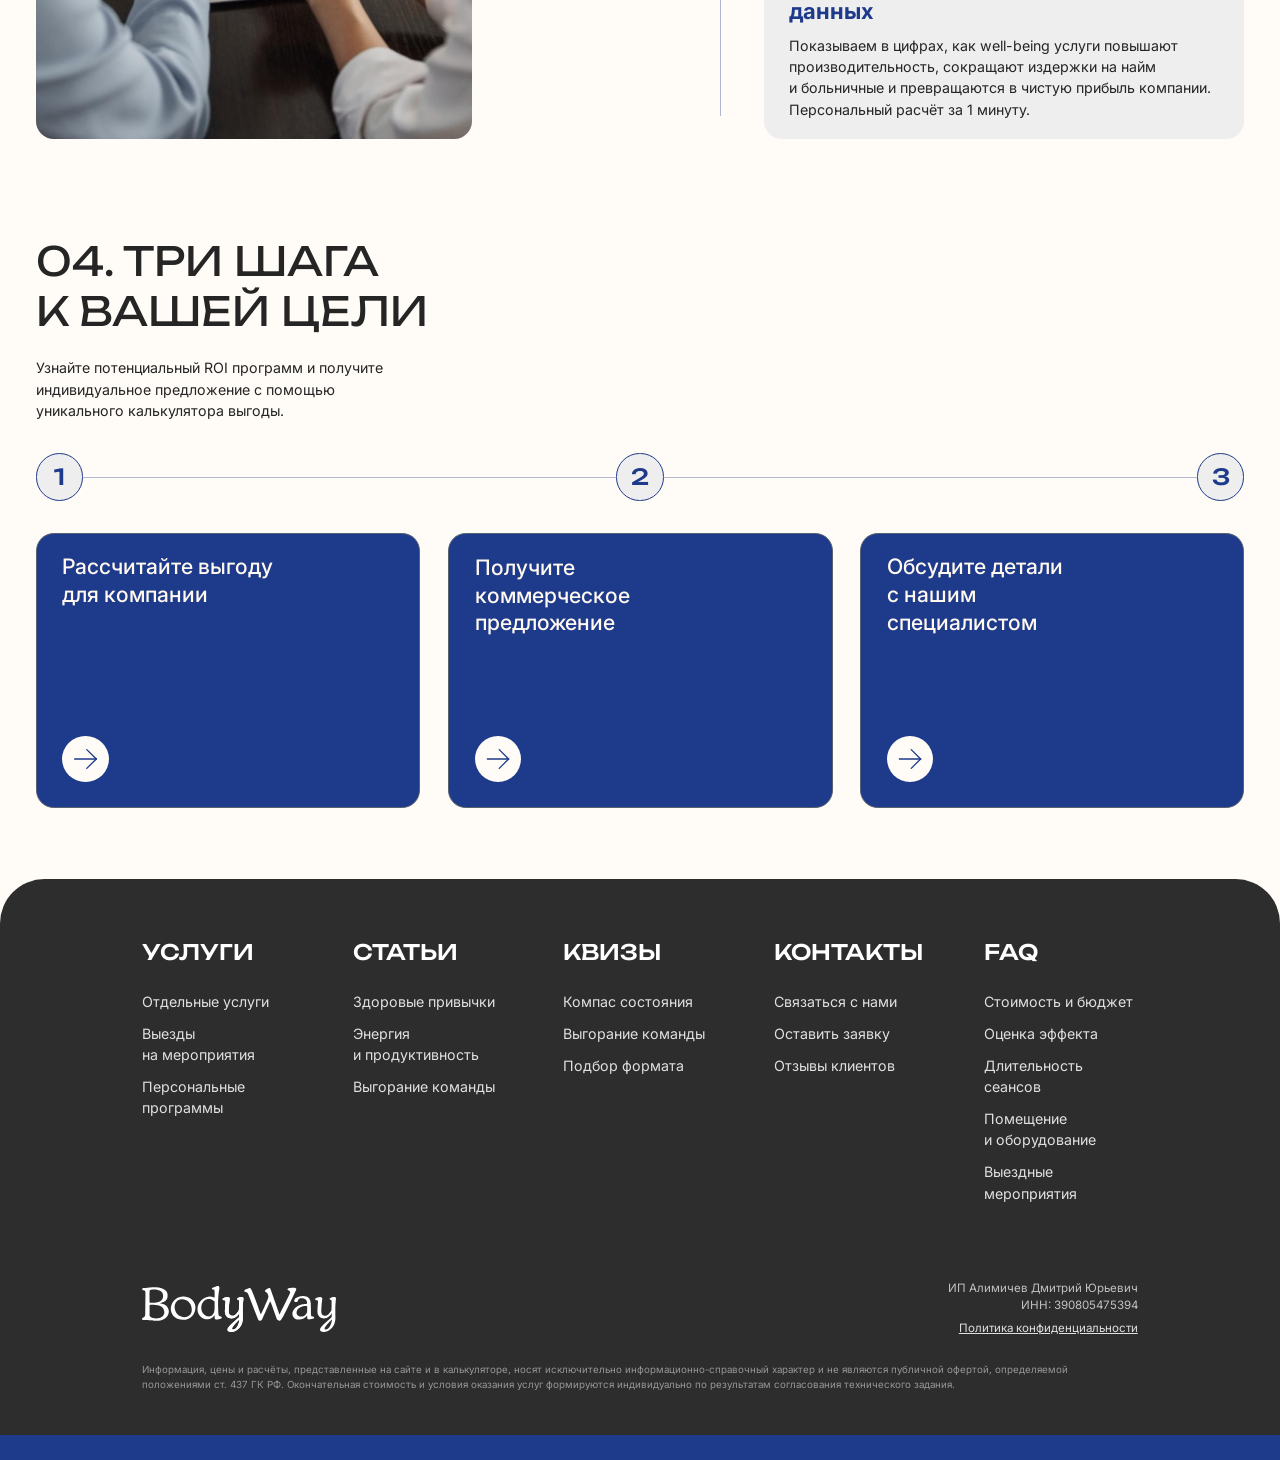
==== commit 93565573: "upd" ====
--- a/index.html
+++ b/index.html
@@ -12,7 +12,7 @@
 <link rel="preconnect" href="https://fonts.gstatic.com" crossorigin>
 <link href="https://fonts.googleapis.com/css2?family=Inter:wght@400;500;600;700&family=Unbounded:wght@400;500&display=swap" rel="stylesheet">
 <link rel="preload" as="image" href="assets/video/reel-1.jpg">
-<link rel="stylesheet" href="css/style.css?v=52">
+<link rel="stylesheet" href="css/style.css?v=54">
 </head>
 <body>
 
@@ -538,11 +538,12 @@
         <a href="policy.html" class="footer__legal-link">Политика конфиденциальности</a>
       </div>
     </div>
+    <p class="footer__disclaimer">Информация, цены и&nbsp;расчёты, представленные на&nbsp;сайте и&nbsp;в&nbsp;калькуляторе, носят исключительно информационно-справочный характер и&nbsp;не&nbsp;являются публичной офертой, определяемой положениями ст.&nbsp;437 ГК&nbsp;РФ. Окончательная стоимость и&nbsp;условия оказания услуг формируются индивидуально по&nbsp;результатам согласования технического задания.</p>
   </div>
   <div class="footer__stripe"></div>
 </footer>
 
-<script src="js/main.js?v=20"></script>
+<script src="js/main.js?v=21"></script>
 <script src="js/forms.js?v=2"></script>
 </body>
 </html>
--- a/css/style.css
+++ b/css/style.css
@@ -1251,6 +1251,7 @@
   color: var(--color-cream-soft);
   cursor: pointer;
   margin-top: 0.625vw;
+  margin-bottom: 1.1vw;
 }
 
 .form-card__checkbox input {
@@ -2116,6 +2117,7 @@
     gap: 2.5vw;
     font-size: 3vw;
     margin-top: 1vw;
+    margin-bottom: 3vw;
   }
 
   .form-card__checkbox input {
@@ -2253,3 +2255,103 @@
     height: 4vw;
   }
 }
+
+/* ===== Consent link, footer disclaimer, cookie banner ===== */
+
+.consent-link {
+  color: inherit;
+  text-decoration: underline;
+  text-underline-offset: 0.15em;
+}
+
+.footer__disclaimer {
+  max-width: 77.776vw;
+  margin: 2vw auto 0;
+  font-size: 0.764vw;
+  line-height: 1.5;
+  color: var(--color-white);
+  opacity: 0.5;
+  text-wrap: pretty;
+}
+
+.cookie-banner {
+  position: fixed;
+  left: 50%;
+  bottom: 1.4vw;
+  z-index: 200;
+  display: flex;
+  align-items: center;
+  gap: 1.6vw;
+  width: min(52vw, 1100px);
+  padding: 1.1vw 1.4vw 1.1vw 1.7vw;
+  border-radius: var(--radius-md);
+  background-color: var(--color-navy);
+  color: var(--color-cream-soft);
+  box-shadow: 0 0.6vw 2.4vw rgba(16, 30, 82, 0.35);
+  transform: translate(-50%, 140%);
+  opacity: 0;
+  transition: transform 0.45s cubic-bezier(0.2, 0.8, 0.2, 1), opacity 0.35s ease;
+}
+
+.cookie-banner--visible {
+  transform: translate(-50%, 0);
+  opacity: 1;
+}
+
+.cookie-banner__text {
+  flex: 1;
+  font-size: 0.9vw;
+  line-height: 1.45;
+  text-wrap: pretty;
+}
+
+.cookie-banner__text a {
+  color: inherit;
+  text-decoration: underline;
+  text-underline-offset: 0.15em;
+}
+
+.cookie-banner__btn {
+  flex-shrink: 0;
+  padding: 0.75vw 1.6vw;
+  border: 0;
+  border-radius: 10vw;
+  background-color: var(--color-cream);
+  color: var(--color-navy);
+  font-family: var(--font-body);
+  font-weight: 700;
+  font-size: 0.9vw;
+  cursor: pointer;
+  transition: opacity 0.2s ease;
+}
+
+.cookie-banner__btn:hover {
+  opacity: 0.88;
+}
+
+@media (max-width: 900px) {
+  .footer__disclaimer {
+    max-width: none;
+    margin: 6vw 0 0;
+    font-size: 2.8vw;
+  }
+
+  .cookie-banner {
+    bottom: 3vw;
+    width: calc(100vw - 6vw);
+    flex-direction: column;
+    align-items: stretch;
+    gap: 3vw;
+    padding: 4vw 4.5vw;
+    border-radius: 4vw;
+  }
+
+  .cookie-banner__text {
+    font-size: 3.3vw;
+  }
+
+  .cookie-banner__btn {
+    padding: 2.8vw 5vw;
+    font-size: 3.4vw;
+  }
+}
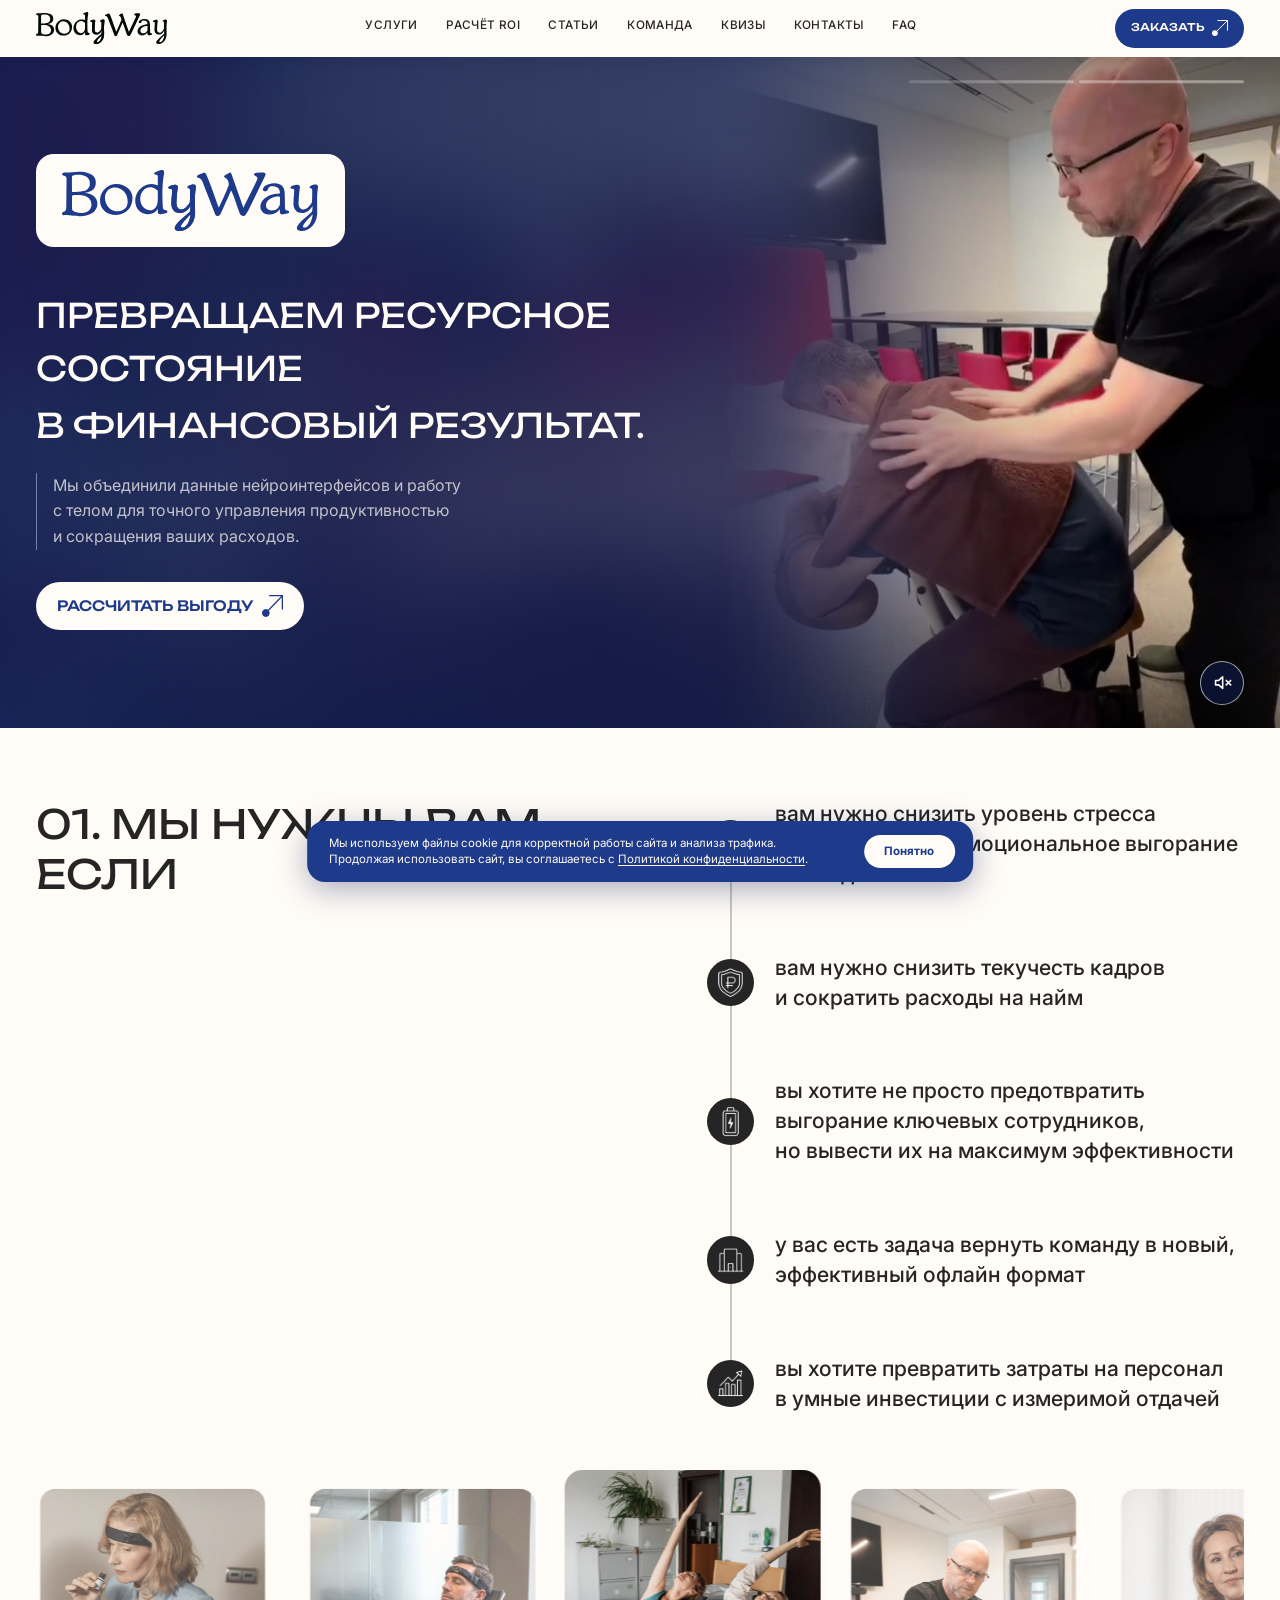
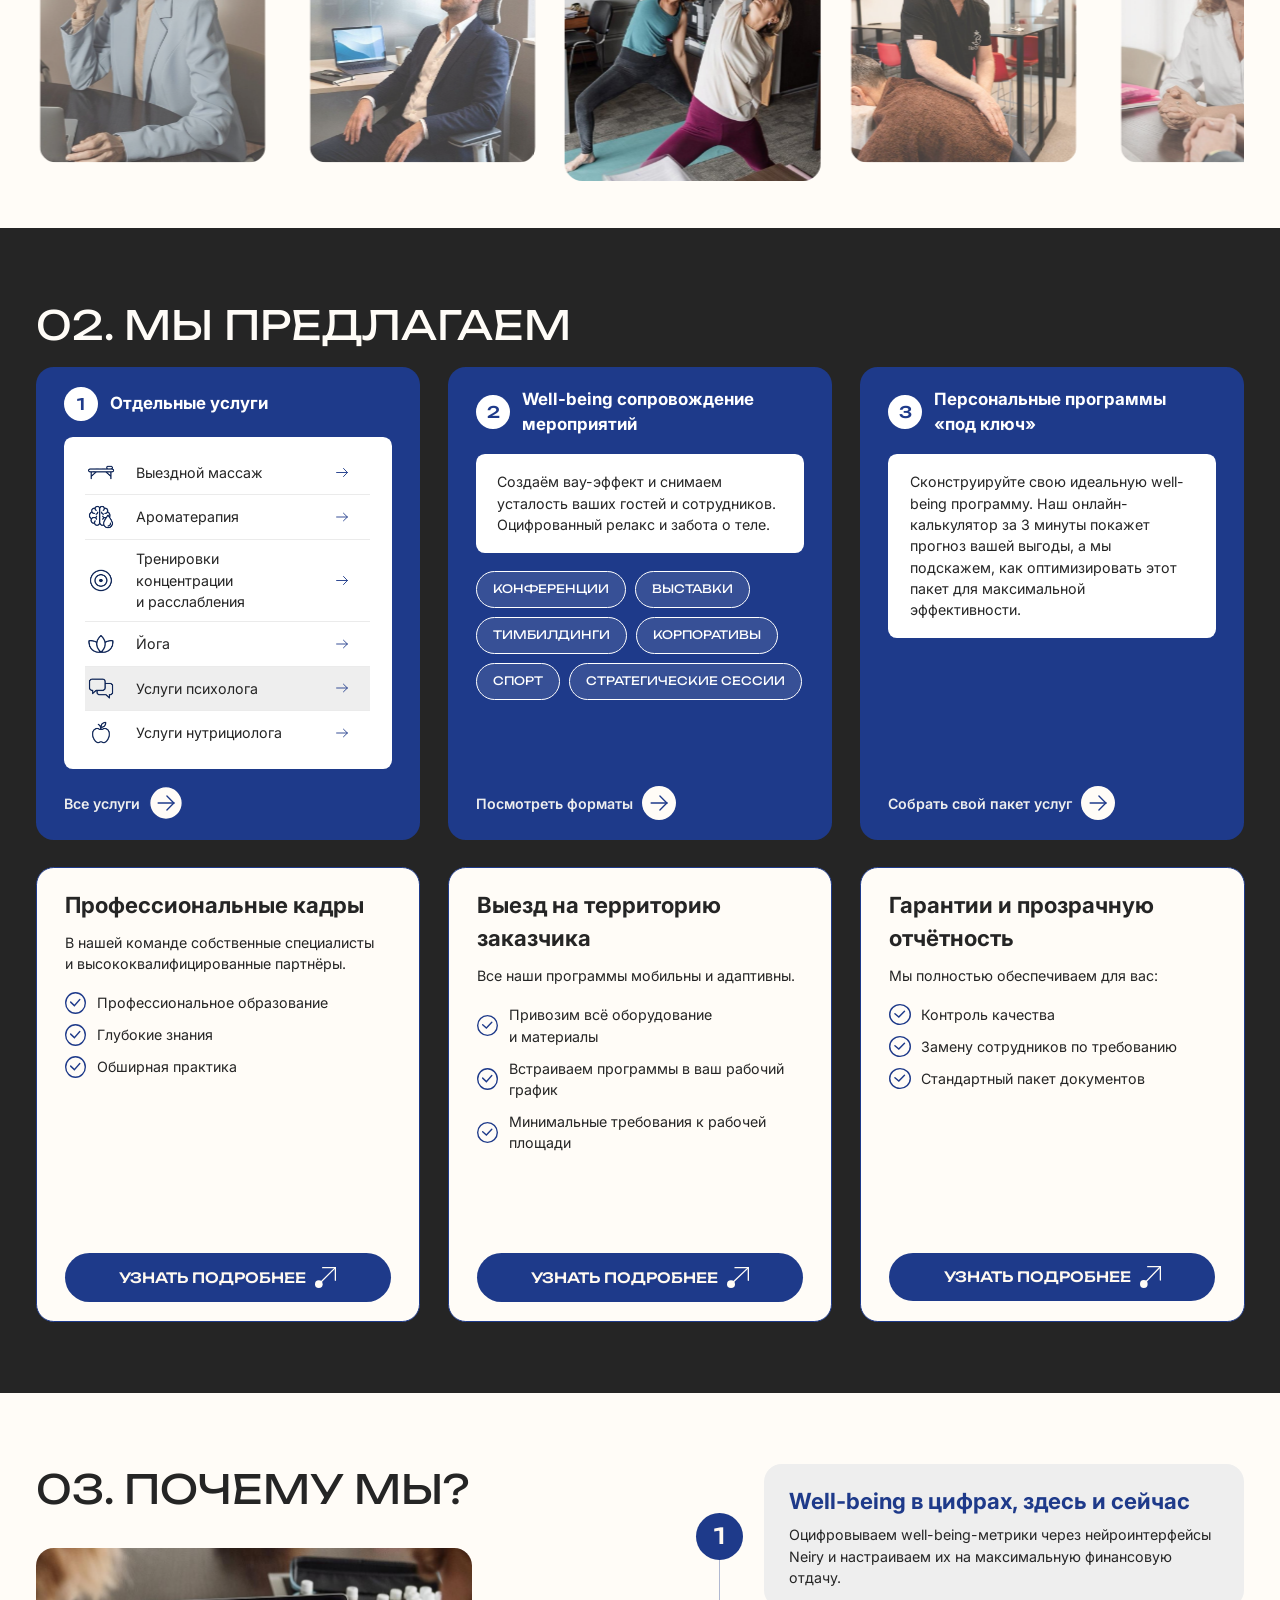
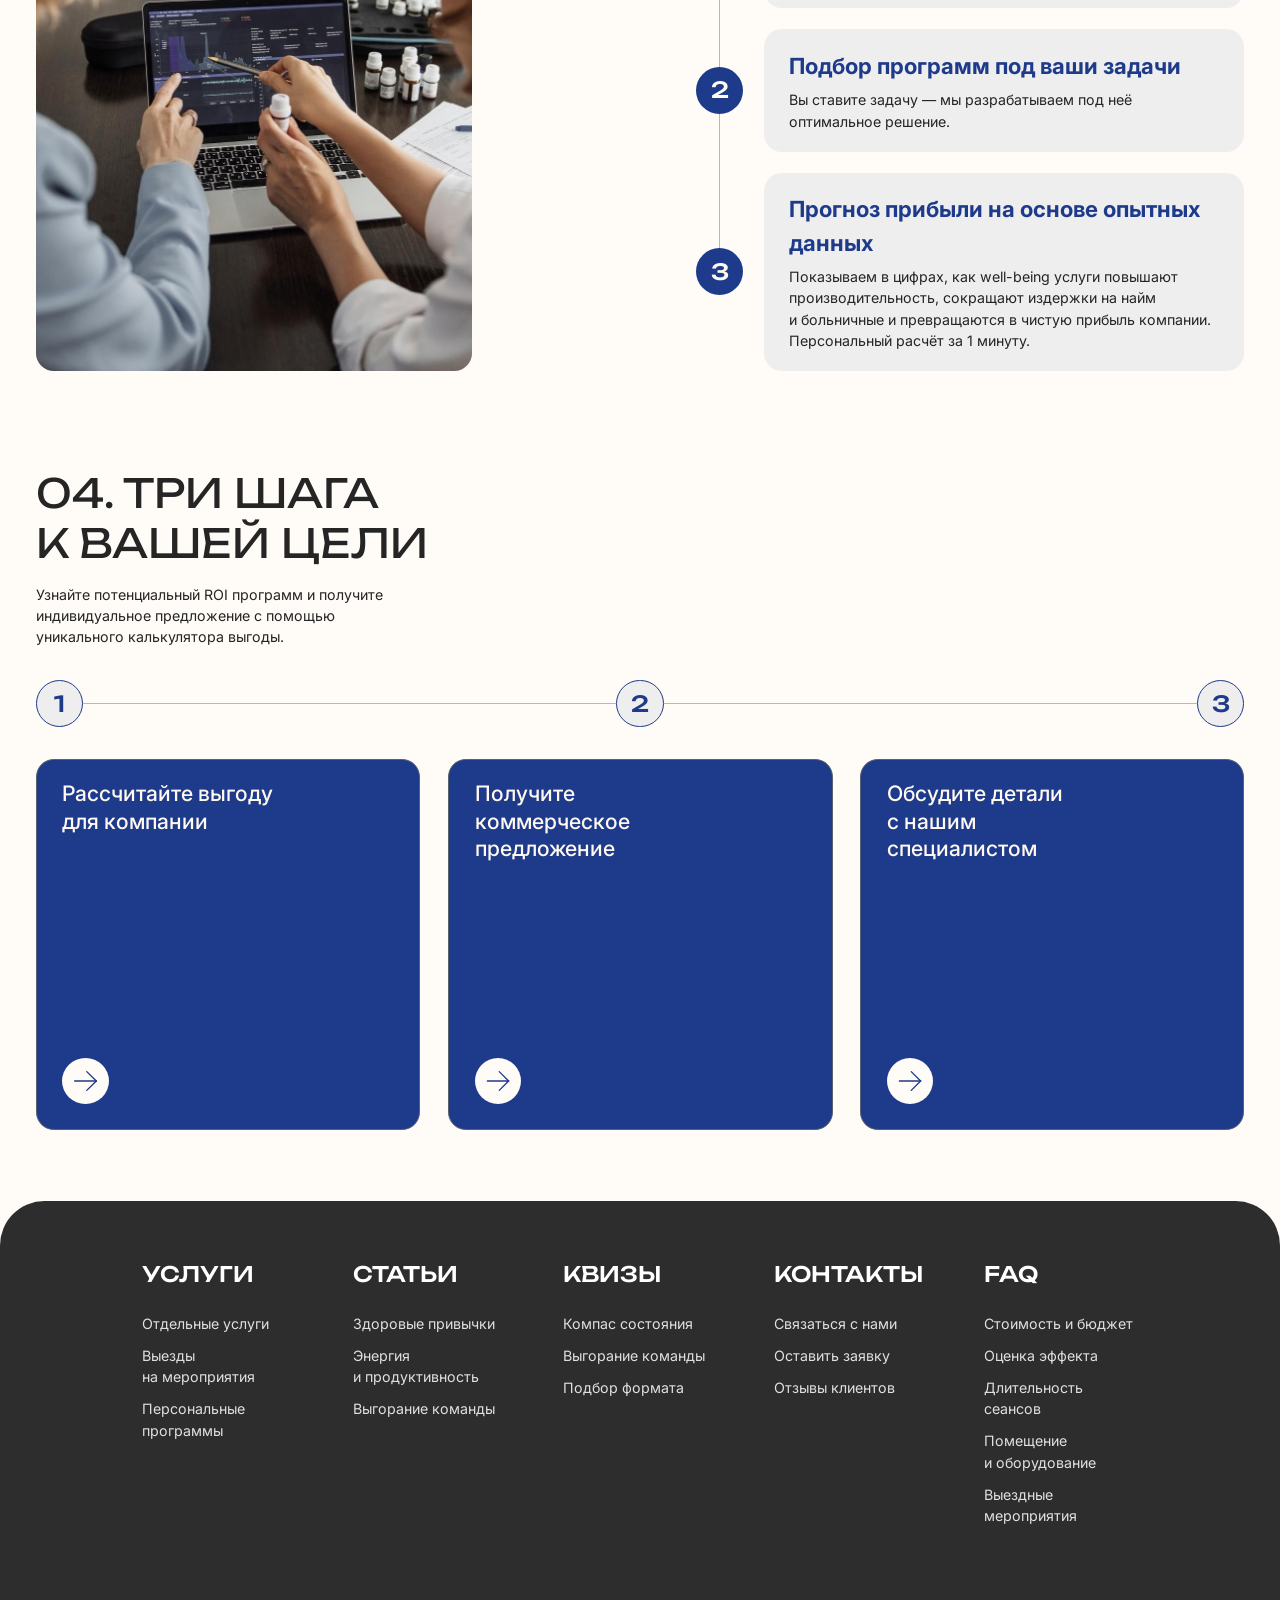
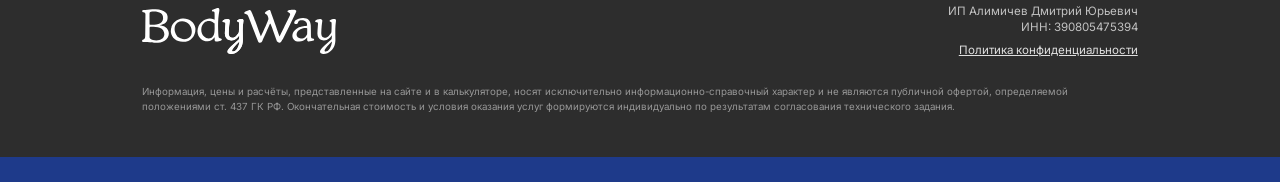
==== commit d6861775: "upd" ====
--- a/index.html
+++ b/index.html
@@ -12,7 +12,7 @@
 <link rel="preconnect" href="https://fonts.gstatic.com" crossorigin>
 <link href="https://fonts.googleapis.com/css2?family=Inter:wght@400;500;600;700&family=Unbounded:wght@400;500&display=swap" rel="stylesheet">
 <link rel="preload" as="image" href="assets/video/reel-1.jpg">
-<link rel="stylesheet" href="css/style.css?v=54">
+<link rel="stylesheet" href="css/style.css?v=64">
 </head>
 <body>
 
@@ -128,39 +128,39 @@
         <ol class="need-list">
           <li class="need-list__item reveal">
             <span class="need-list__icon">
+              <img src="assets/icons/icon-need-0.png?v=2" alt="" class="need-list__icon-img">
+            </span>
+            <p class="need-list__text">вам нужно снизить уровень стресса и&nbsp;предотвратить эмоциональное выгорание команды</p>
+          </li>
+          <li class="need-list__item reveal">
+            <span class="need-list__icon">
               <img src="assets/icons/icon-need-1.png?v=2" alt="" class="need-list__icon-img">
             </span>
-            <p class="need-list__text">Нужно снизить текучесть кадров и&nbsp;сократить расходы на&nbsp;найм</p>
+            <p class="need-list__text">вам нужно снизить текучесть кадров и&nbsp;сократить расходы на&nbsp;найм</p>
           </li>
           <li class="need-list__item reveal">
             <span class="need-list__icon">
               <img src="assets/icons/icon-need-2.png?v=2" alt="" class="need-list__icon-img">
             </span>
-            <p class="need-list__text">Хотите не&nbsp;просто предотвратить выгорание ключевых сотрудников, но&nbsp;вывести их на&nbsp;максимум эффективности</p>
+            <p class="need-list__text">вы хотите не&nbsp;просто предотвратить выгорание ключевых сотрудников, но&nbsp;вывести их на&nbsp;максимум эффективности</p>
           </li>
           <li class="need-list__item reveal">
             <span class="need-list__icon">
               <img src="assets/icons/icon-need-3.png?v=2" alt="" class="need-list__icon-img">
             </span>
-            <p class="need-list__text">Вернуть команду в&nbsp;новый, эффективный офлайн формат</p>
+            <p class="need-list__text">у&nbsp;вас есть задача вернуть команду в&nbsp;новый, эффективный офлайн формат</p>
           </li>
           <li class="need-list__item reveal">
             <span class="need-list__icon">
               <img src="assets/icons/icon-need-4.png?v=2" alt="" class="need-list__icon-img">
             </span>
-            <p class="need-list__text">Превратить затраты на&nbsp;персонал в&nbsp;умные инвестиции с&nbsp;измеримой отдачей</p>
+            <p class="need-list__text">вы хотите превратить затраты на&nbsp;персонал в&nbsp;умные инвестиции с&nbsp;измеримой отдачей</p>
           </li>
         </ol>
       </div>
 
       <div class="gallery">
         <div class="gallery__track">
-          <div class="gallery__item"><img src="assets/img/carousel-15.jpg" alt="" class="gallery__img" loading="lazy"></div>
-          <div class="gallery__item"><img src="assets/img/carousel-3.jpg" alt="" class="gallery__img" loading="lazy"></div>
-          <div class="gallery__item"><img src="assets/img/carousel-12.jpg" alt="" class="gallery__img" loading="lazy"></div>
-          <div class="gallery__item"><img src="assets/img/carousel-4.jpg" alt="" class="gallery__img" loading="lazy"></div>
-          <div class="gallery__item"><img src="assets/img/carousel-16.jpg" alt="" class="gallery__img" loading="lazy"></div>
-          <div class="gallery__item"><img src="assets/img/carousel-5.jpg" alt="" class="gallery__img" loading="lazy"></div>
           <div class="gallery__item"><img src="assets/img/carousel-15.jpg" alt="" class="gallery__img" loading="lazy"></div>
           <div class="gallery__item"><img src="assets/img/carousel-3.jpg" alt="" class="gallery__img" loading="lazy"></div>
           <div class="gallery__item"><img src="assets/img/carousel-12.jpg" alt="" class="gallery__img" loading="lazy"></div>
@@ -543,7 +543,7 @@
   <div class="footer__stripe"></div>
 </footer>
 
-<script src="js/main.js?v=21"></script>
-<script src="js/forms.js?v=2"></script>
+<script src="js/main.js?v=25"></script>
+<script src="js/forms.js?v=5"></script>
 </body>
 </html>
--- a/css/style.css
+++ b/css/style.css
@@ -29,12 +29,26 @@
   list-style: none;
 }
 
+html {
+  -webkit-text-size-adjust: 100%;
+  text-size-adjust: 100%;
+}
+
 button, input, textarea, select {
   font-family: inherit;
   font-size: inherit;
   border: none;
   outline: none;
   background: none;
+}
+
+/* без этого кнопки без своего цвета (вопросы FAQ, «Все квизы») на телефонах получают системный синий/чёрный */
+button {
+  color: inherit;
+}
+
+a, button {
+  -webkit-tap-highlight-color: transparent;
 }
 
 /* ===== Variables ===== */
@@ -635,23 +649,32 @@
   margin-left: auto;
 }
 
-.timeline::before {
+/* кружок с цифрой стоит по центру своей карточки, а линия идёт только между центрами кружков */
+.timeline__item {
+  position: relative;
+  display: flex;
+  align-items: center;
+  gap: 1.667vw;
+}
+
+.timeline__item:not(:first-child)::before,
+.timeline__item:not(:last-child)::after {
   content: '';
   position: absolute;
-  left: 1.84vw;
-  top: 1.84vw;
-  bottom: 1.84vw;
+  left: calc(1.84vw - 0.0555vw);
   width: 0.111vw;
-  background-color: var(--color-navy);
-  opacity: 0.35;
+  background-color: rgba(30, 58, 138, 0.35);
   z-index: 0;
 }
 
-.timeline__item {
-  position: relative;
-  display: flex;
-  align-items: flex-start;
-  gap: 1.667vw;
+.timeline__item:not(:first-child)::before {
+  top: 0;
+  height: 50%;
+}
+
+.timeline__item:not(:last-child)::after {
+  top: 50%;
+  height: calc(50% + 1.667vw);
 }
 
 .timeline__num {
@@ -985,6 +1008,7 @@
   line-height: 1.4;
 }
 
+/* лента фото: сама плавно едет, фото по центру крупнее, при наведении лента останавливается */
 .gallery {
   margin-top: 2.778vw;
   padding: 1.667vw 0;
@@ -1100,6 +1124,11 @@
   display: none;
 }
 
+/* карточки в конце главной выше обычного — внутри переворота помещается форма с полем для контакта */
+.steps__row .flip-card {
+  min-height: 29vw;
+}
+
 .cta-card {
   display: flex;
   flex-direction: column;
@@ -1259,6 +1288,10 @@
   height: 0.972vw;
   flex-shrink: 0;
   accent-color: var(--color-cream);
+}
+
+.form-card__field[hidden] {
+  display: none;
 }
 
 .form-card .btn {
@@ -1657,7 +1690,10 @@
     justify-content: flex-start;
     gap: 0;
     min-height: 0;
-    padding: 0 5vw 10vw;
+    /* первый экран = ровно высота телефона минус шапка (svh — с учётом панелей браузера) */
+    height: calc(100vh - var(--header-h));
+    height: calc(100svh - var(--header-h));
+    padding: 0 5vw 7vw;
   }
 
   .hero__sound {
@@ -1674,6 +1710,7 @@
   }
 
   .hero__content {
+    flex: 0 0 auto;
     max-width: none;
     margin-top: -16vw;
     padding: 0;
@@ -1694,7 +1731,9 @@
     bottom: auto;
     order: -1;
     width: auto;
-    height: 122vw;
+    flex: 1 1 0;
+    min-height: 0;
+    height: auto;
     margin: 0 -5vw;
   }
 
@@ -1789,15 +1828,17 @@
     gap: 5vw;
   }
 
-  .timeline::before {
-    left: 4.2vw;
-    top: 4.2vw;
-    bottom: 4.2vw;
-    height: auto;
-  }
-
   .timeline__item {
     gap: 3.5vw;
+  }
+
+  .timeline__item:not(:first-child)::before,
+  .timeline__item:not(:last-child)::after {
+    left: calc(4.2vw - 0.0555vw);
+  }
+
+  .timeline__item:not(:last-child)::after {
+    height: calc(50% + 5vw);
   }
 
   .timeline__num {
@@ -2079,7 +2120,11 @@
   }
 
   .flip-card--flipped {
-    height: 82vw;
+    height: 98vw;
+  }
+
+  .steps__row .flip-card {
+    min-height: 0;
   }
 
   .btn {
@@ -2355,3 +2400,146 @@
     font-size: 3.4vw;
   }
 }
+
+/* iOS Safari приближает страницу при фокусе на поле со шрифтом меньше 16px — не допускаем этого */
+@media (max-width: 900px) {
+  input:not([type="checkbox"]):not([type="radio"]):not([type="hidden"]),
+  select,
+  textarea {
+    font-size: 16px !important;
+  }
+}
+
+/* ===== Нумерованные списки: анимация (Почему мы, Персональные программы) ===== */
+
+/* карточки шагов выезжают по очереди */
+.timeline__item:nth-child(1) { transition-delay: 0s; }
+.timeline__item:nth-child(2) { transition-delay: 0.14s; }
+.timeline__item:nth-child(3) { transition-delay: 0.28s; }
+.timeline__item:nth-child(4) { transition-delay: 0.42s; }
+
+/* кружок с цифрой «выпрыгивает» */
+.timeline__num {
+  transform: scale(0.3);
+  transition: transform 0.6s cubic-bezier(0.34, 1.56, 0.64, 1) 0.2s, box-shadow 0.3s ease;
+}
+
+.timeline__item.in-view .timeline__num {
+  transform: scale(1);
+}
+
+.timeline__item:nth-child(2) .timeline__num { transition-delay: 0.34s, 0s; }
+.timeline__item:nth-child(3) .timeline__num { transition-delay: 0.48s, 0s; }
+.timeline__item:nth-child(4) .timeline__num { transition-delay: 0.62s, 0s; }
+
+/* линия между кружками «вытягивается» сверху вниз */
+.timeline__item::before,
+.timeline__item::after {
+  transform: scaleY(0);
+  transform-origin: top;
+  transition: transform 0.45s ease;
+}
+
+.timeline__item.in-view::before,
+.timeline__item.in-view::after {
+  transform: scaleY(1);
+}
+
+.timeline__item::after { transition-delay: 0.55s; }
+.timeline__item:nth-child(2)::after { transition-delay: 0.7s; }
+.timeline__item:nth-child(3)::after { transition-delay: 0.85s; }
+.timeline__item::before { transition-delay: 0.45s; }
+.timeline__item:nth-child(3)::before { transition-delay: 0.75s; }
+.timeline__item:nth-child(4)::before { transition-delay: 0.9s; }
+
+/* при наведении карточка чуть сдвигается, а кружок увеличивается */
+.timeline__body {
+  transition: transform 0.3s ease, box-shadow 0.3s ease;
+}
+
+.timeline__item:hover .timeline__body {
+  transform: translateX(0.5vw);
+  box-shadow: 0 0.6vw 1.6vw rgba(30, 58, 138, 0.14);
+}
+
+.timeline__item.in-view:hover .timeline__num {
+  transform: scale(1.1);
+  box-shadow: 0 0 0 0.45vw rgba(30, 58, 138, 0.15);
+  transition-delay: 0s;
+}
+
+
+@media (max-width: 900px) {
+  .timeline__item:hover .timeline__body {
+    transform: none;
+    box-shadow: none;
+  }
+}
+
+@media (prefers-reduced-motion: reduce) {
+  .timeline__num,
+  .timeline__item::before,
+  .timeline__item::after,
+  .faq-row__num,
+  .steps__step-circle {
+    transform: none !important;
+    transition: none !important;
+  }
+}
+
+/* ===== Три шага (низ главной): линия вытягивается, кружки «выпрыгивают» ===== */
+
+.steps__stepper::before {
+  transform: scaleX(0);
+  transform-origin: left;
+  transition: transform 1.1s ease 0.2s;
+}
+
+.steps__stepper.in-view::before {
+  transform: scaleX(1);
+}
+
+.steps__step-circle {
+  transform: scale(0.3);
+  transition: transform 0.6s cubic-bezier(0.34, 1.56, 0.64, 1);
+}
+
+.steps__stepper.in-view .steps__step-circle {
+  transform: scale(1);
+}
+
+.steps__step:nth-child(1) .steps__step-circle { transition-delay: 0.15s; }
+.steps__step:nth-child(2) .steps__step-circle { transition-delay: 0.6s; }
+.steps__step:nth-child(3) .steps__step-circle { transition-delay: 1.05s; }
+
+.steps__row-item:nth-child(2) .reveal { transition-delay: 0.15s; }
+.steps__row-item:nth-child(3) .reveal { transition-delay: 0.3s; }
+
+/* единое расстояние от заголовка страницы до абзаца под ним */
+.stati-intro .section__title {
+  margin-bottom: 1.25vw;
+}
+
+.stati-intro__desc {
+  margin-top: 0;
+}
+
+@media (max-width: 900px) {
+  .stati-intro .section__title {
+    margin-bottom: 3vw;
+  }
+
+  .stati-intro__desc {
+    margin-top: 0;
+  }
+}
+
+.steps__intro .section__title {
+  margin-bottom: 1.25vw;
+}
+
+@media (max-width: 900px) {
+  .steps__intro .section__title {
+    margin-bottom: 3vw;
+  }
+}
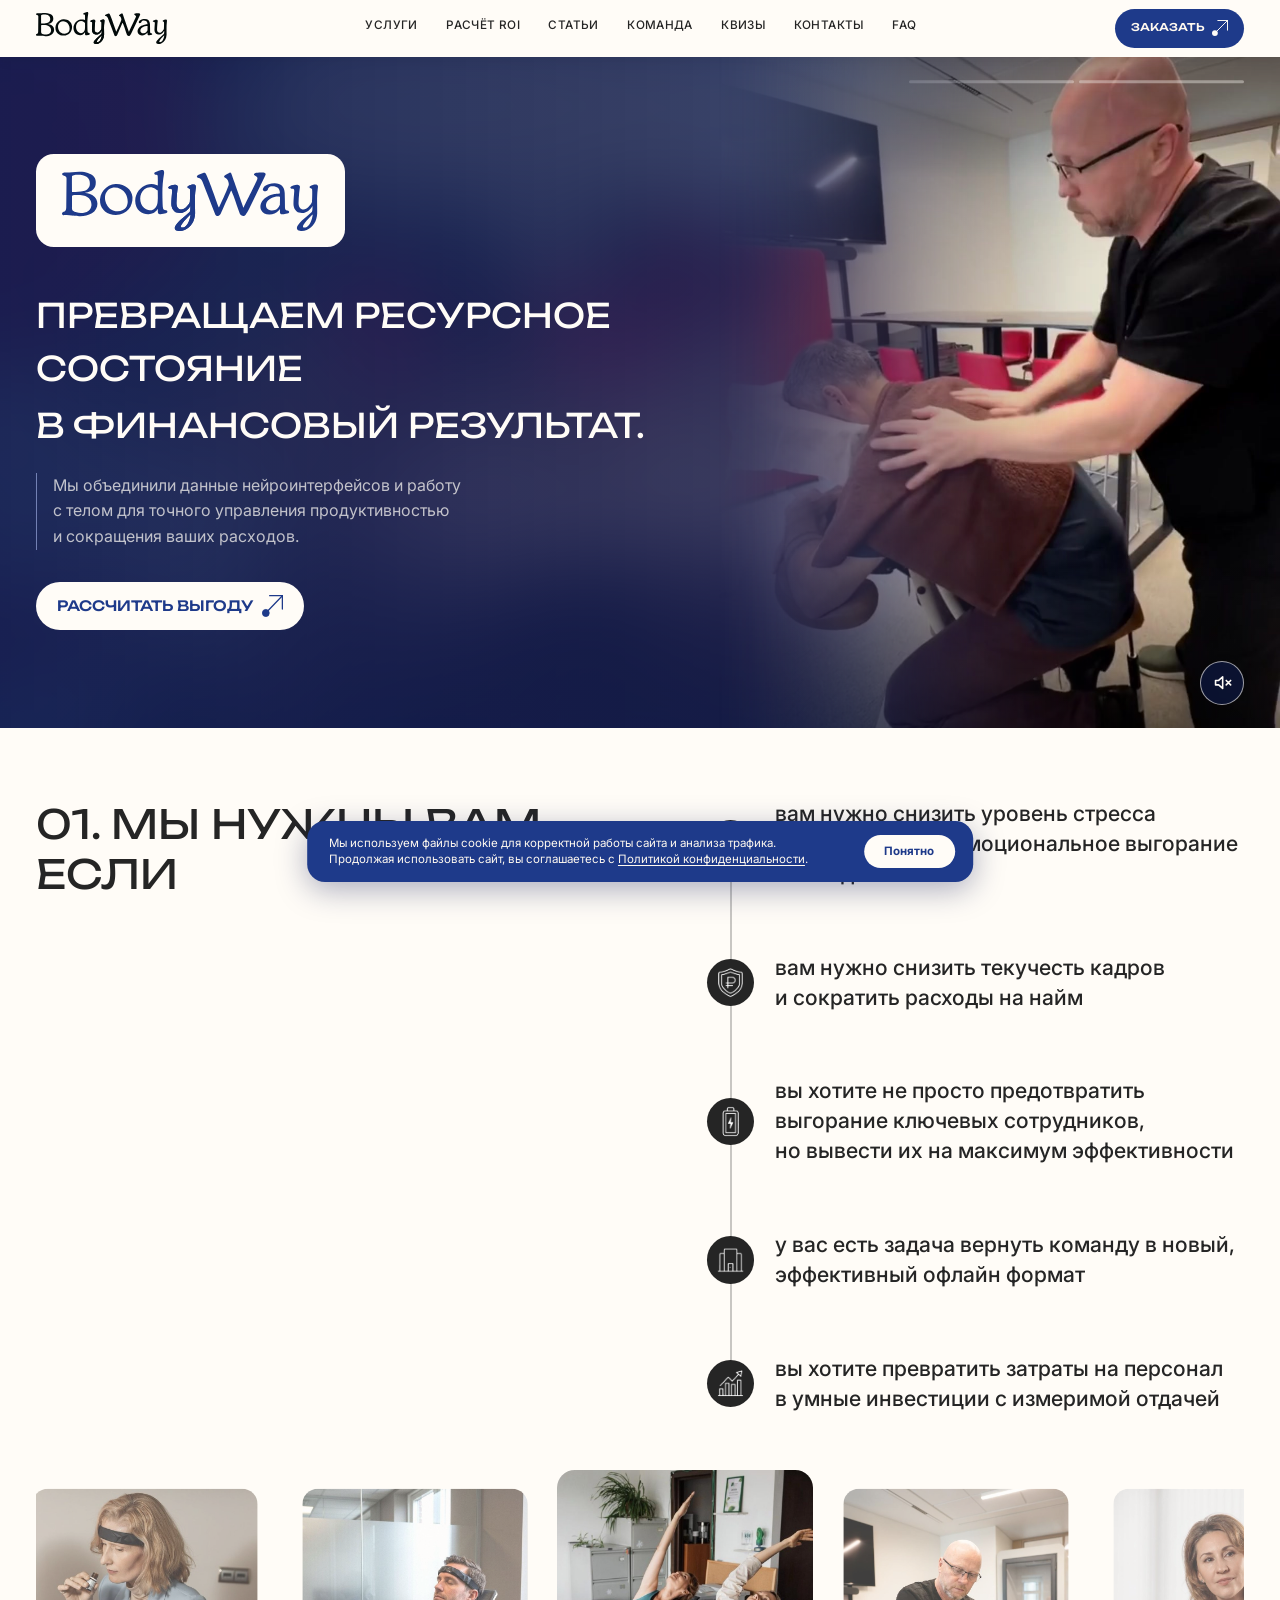
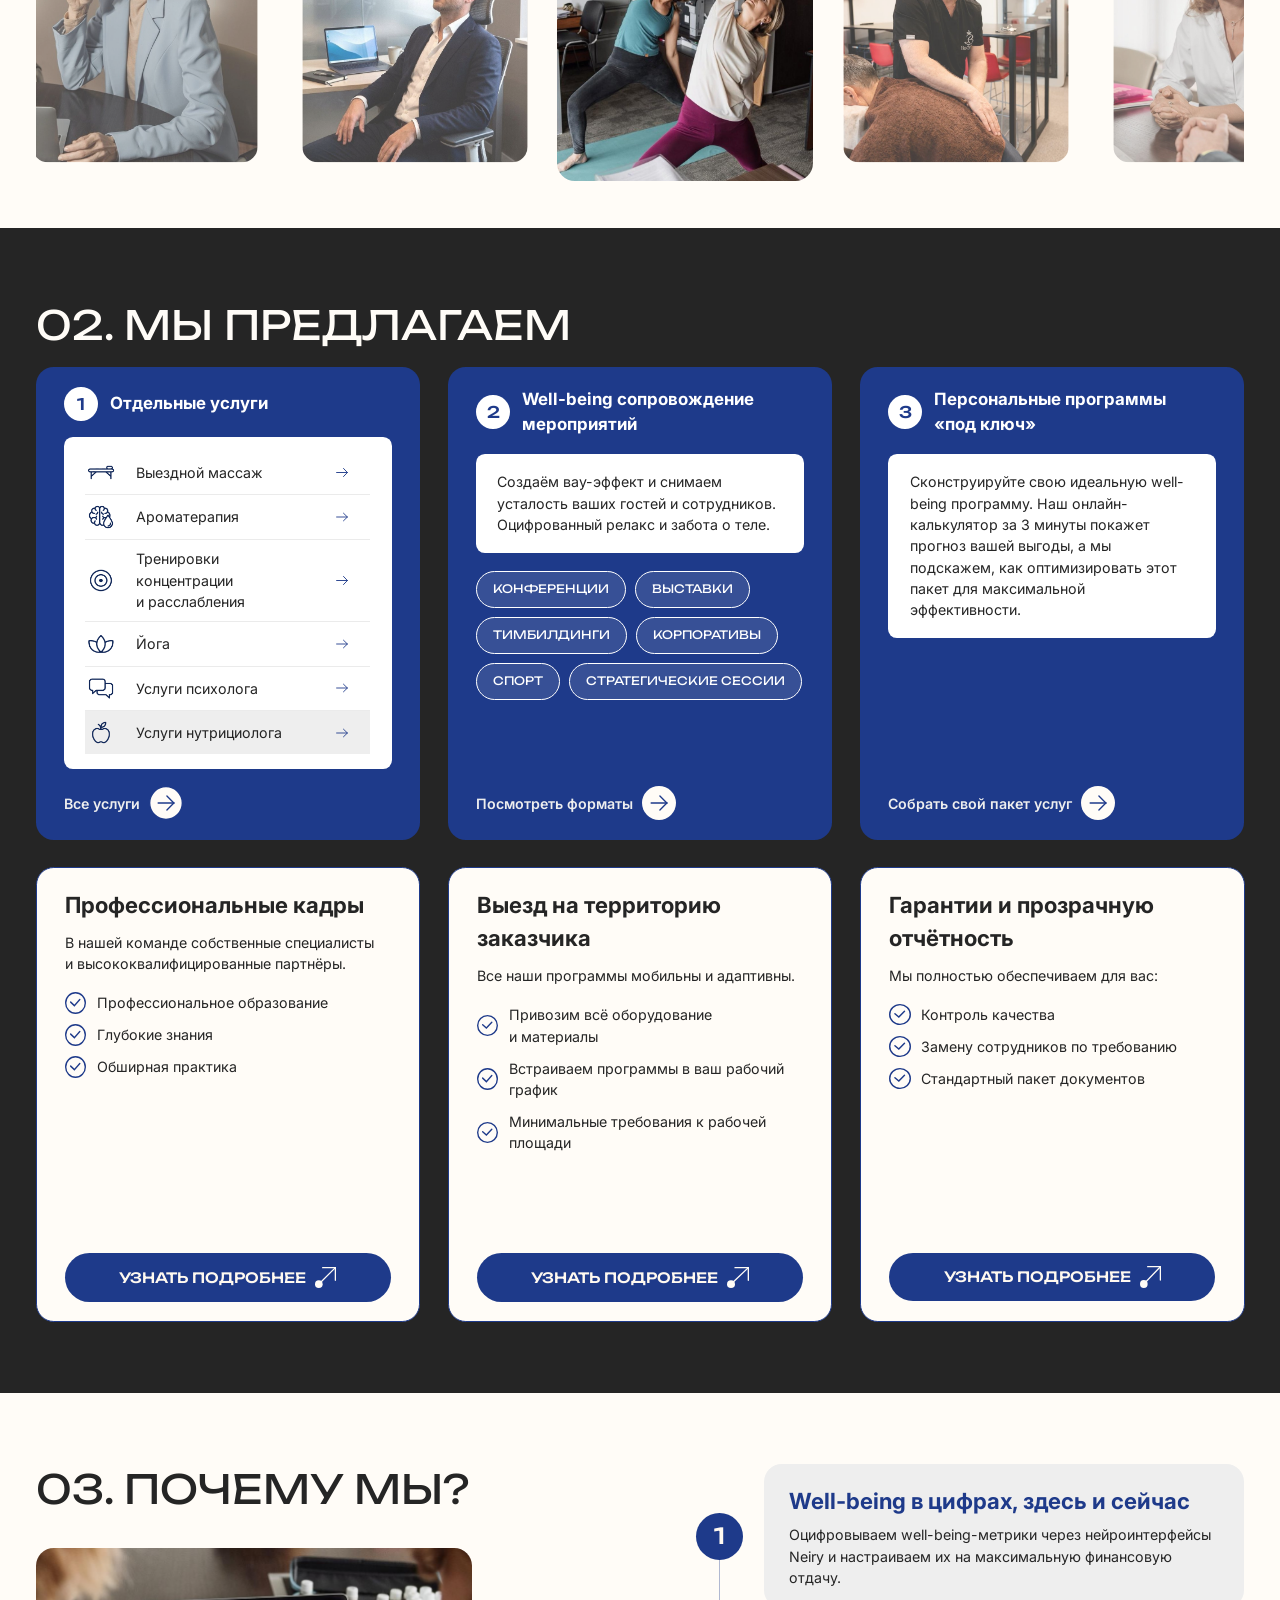
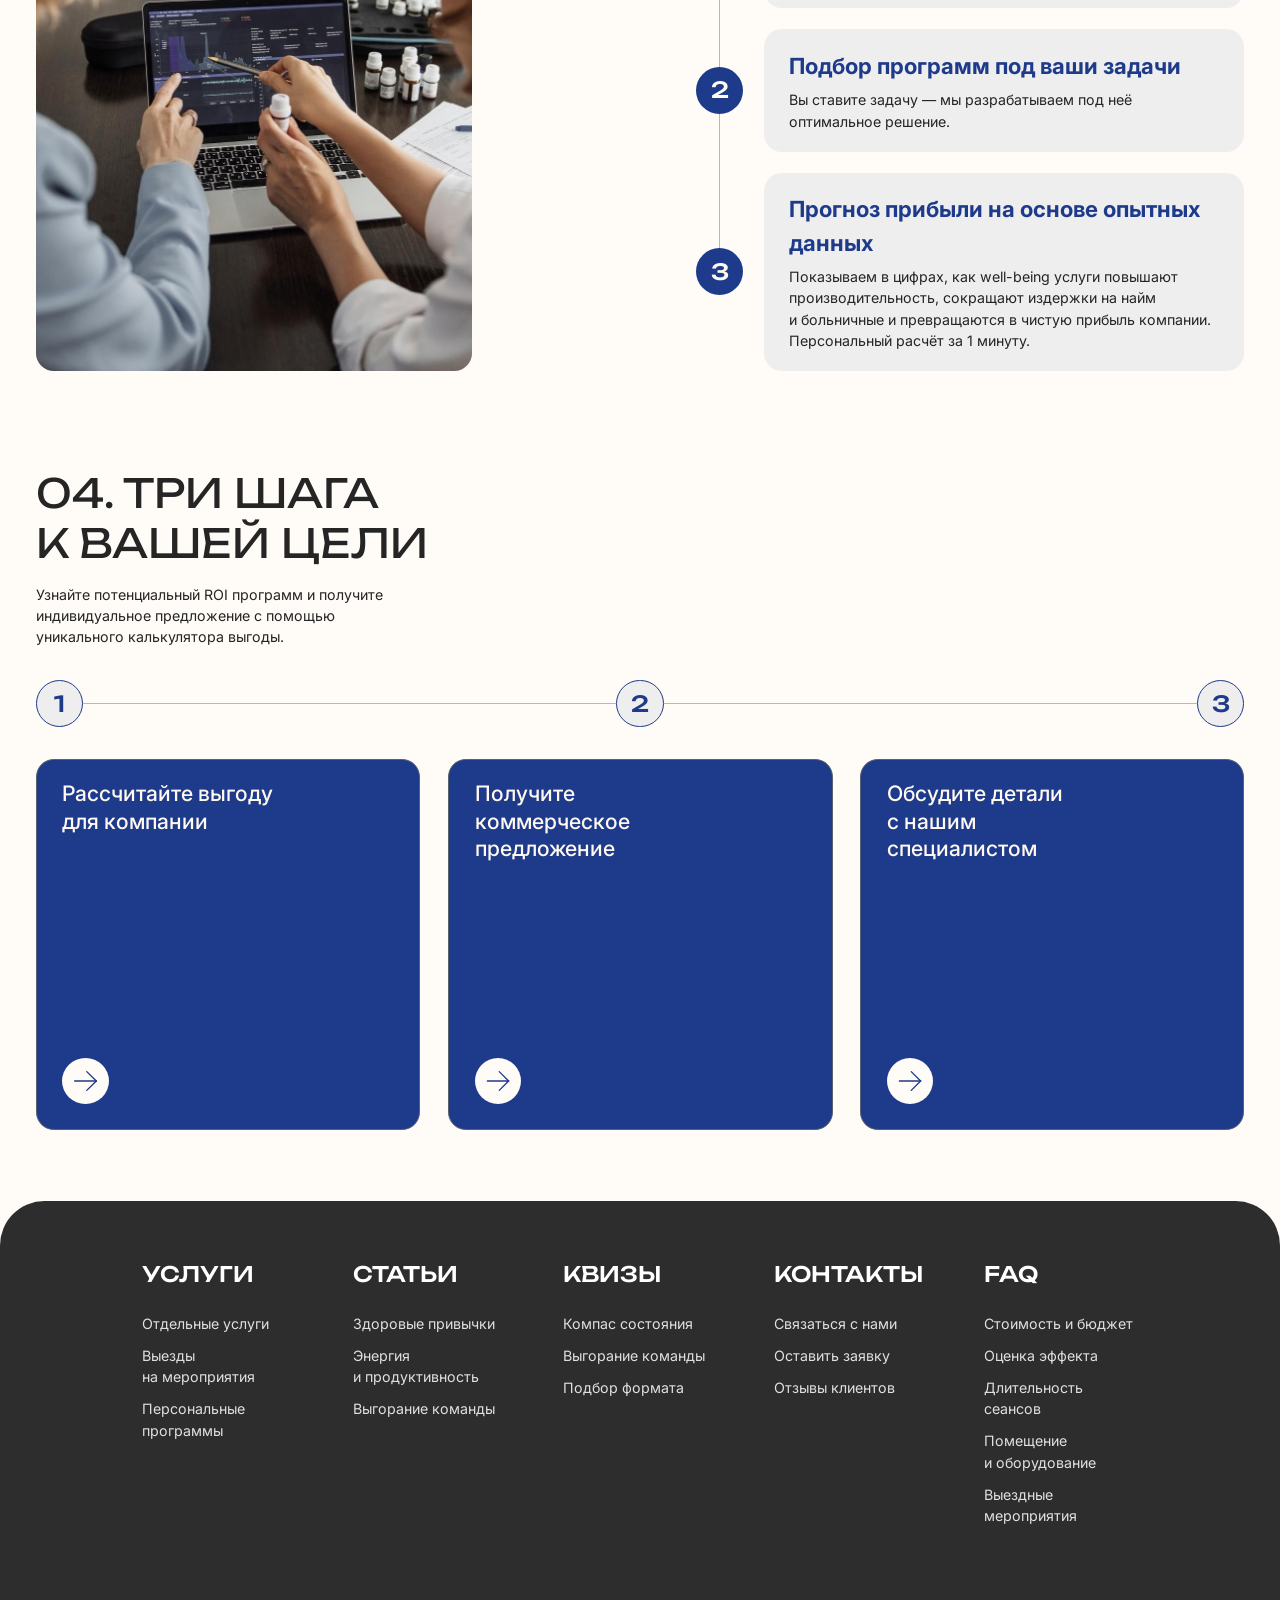
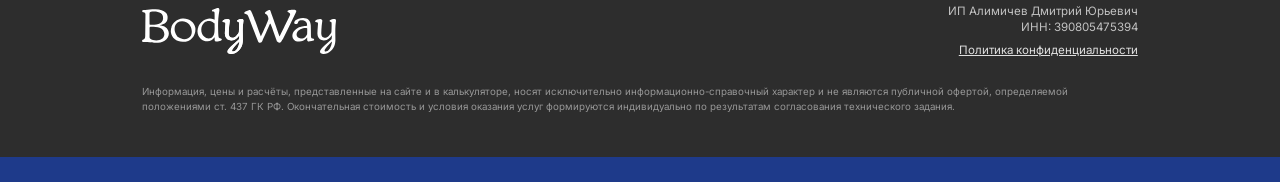
==== commit 2726b924: "upd" ====
--- a/index.html
+++ b/index.html
@@ -543,7 +543,7 @@
   <div class="footer__stripe"></div>
 </footer>
 
-<script src="js/main.js?v=25"></script>
+<script src="js/main.js?v=26"></script>
 <script src="js/forms.js?v=5"></script>
 </body>
 </html>
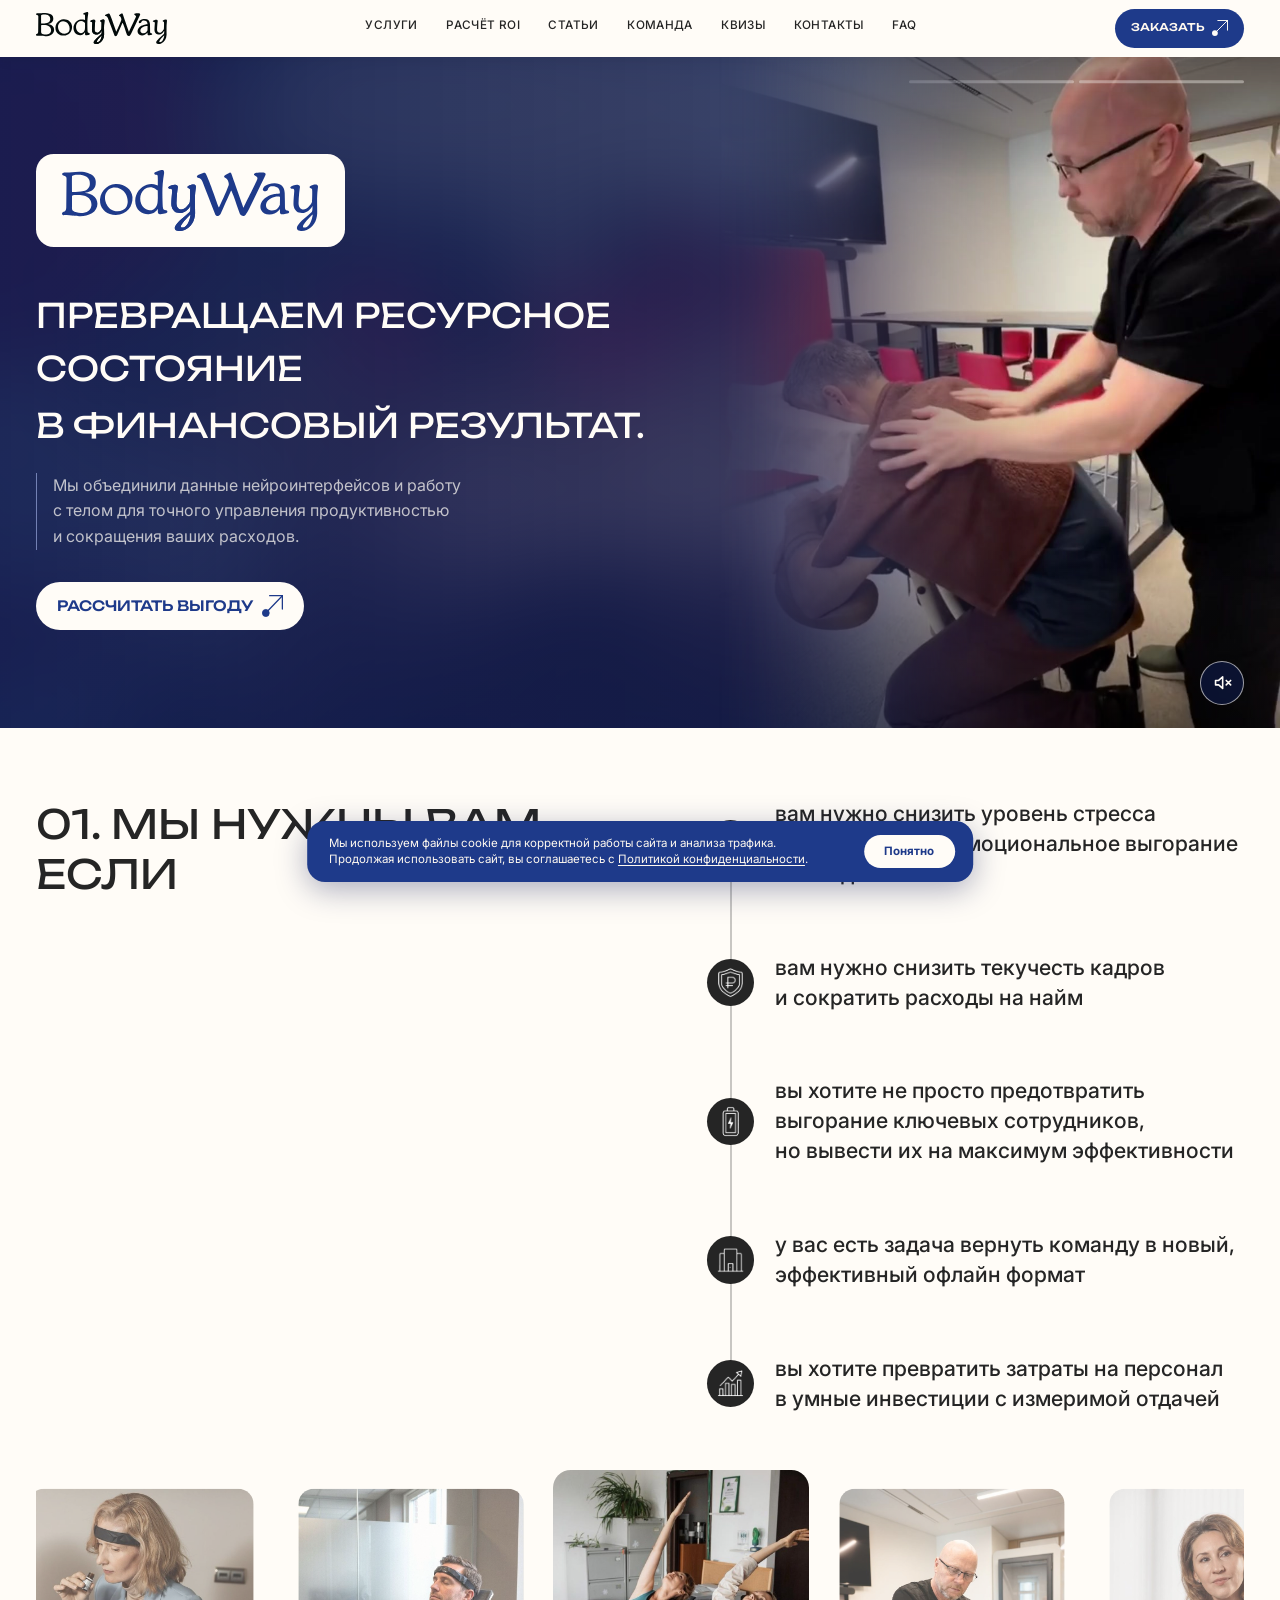
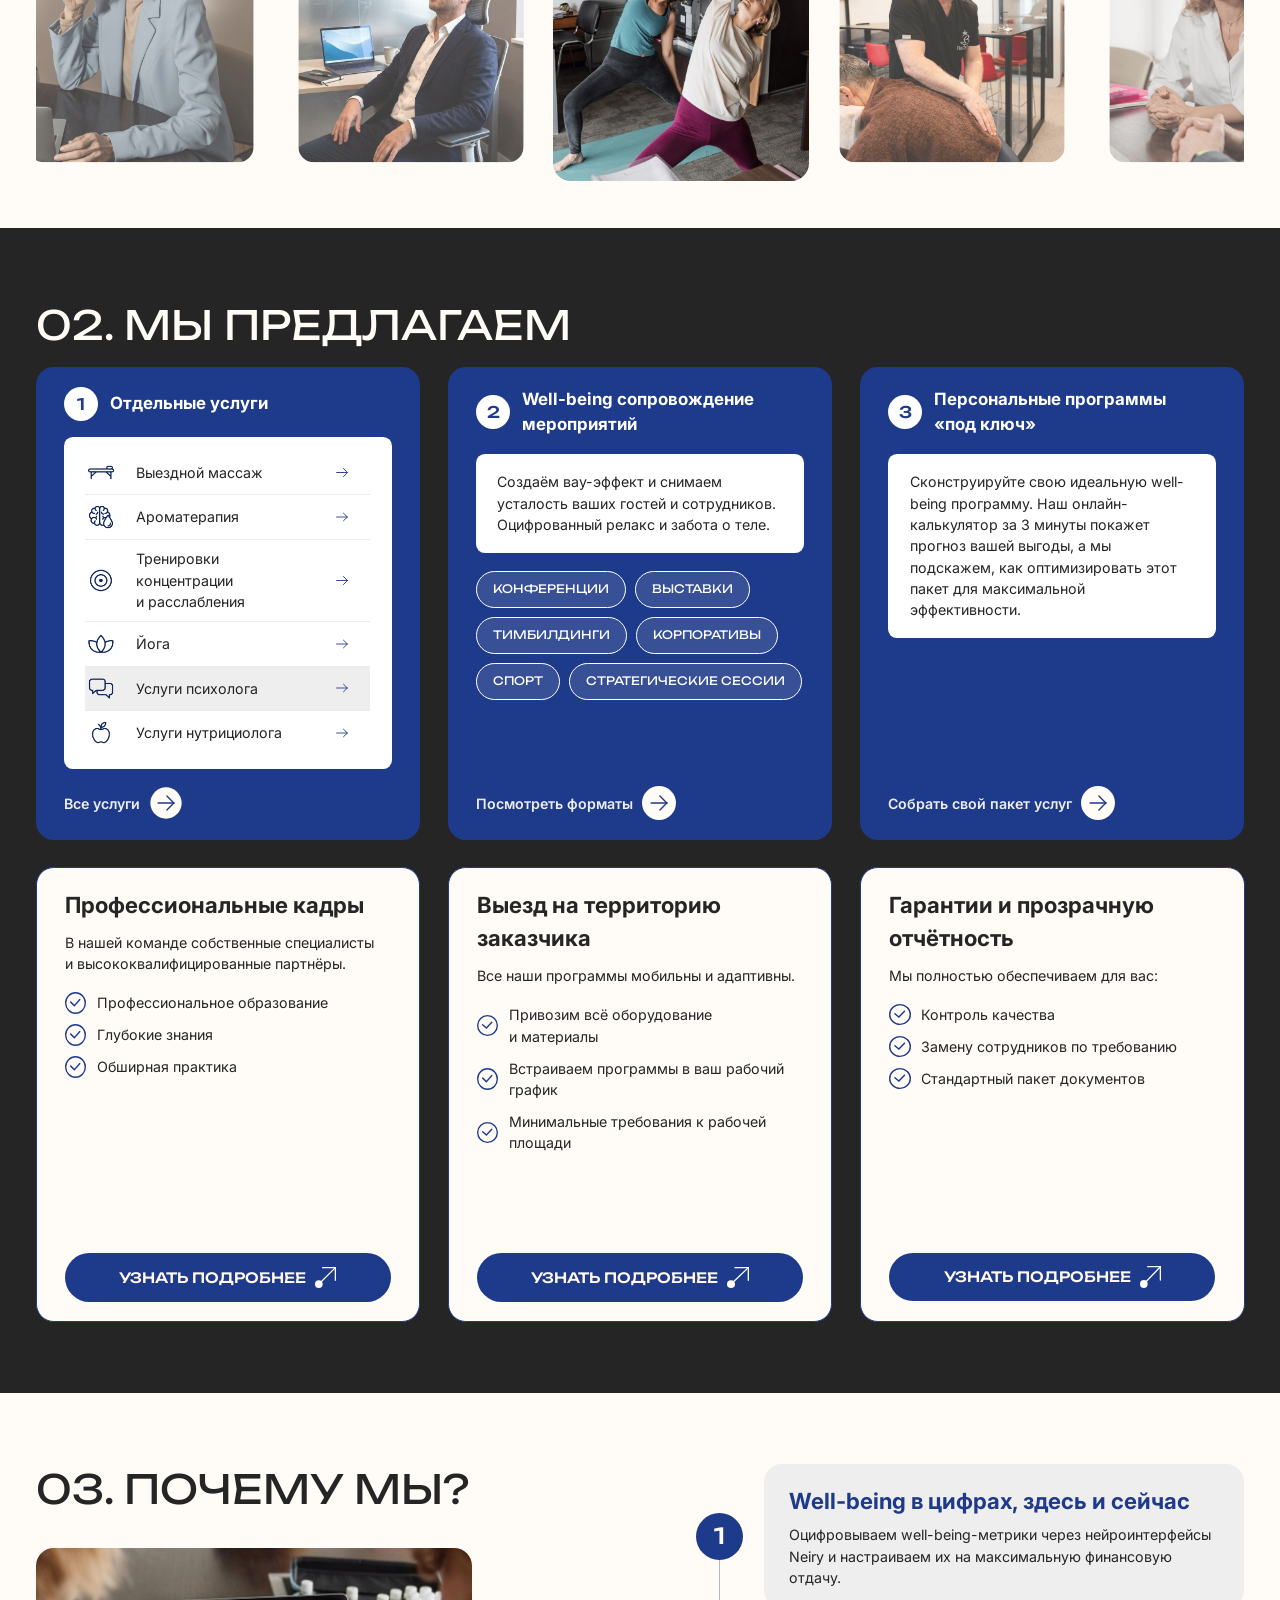
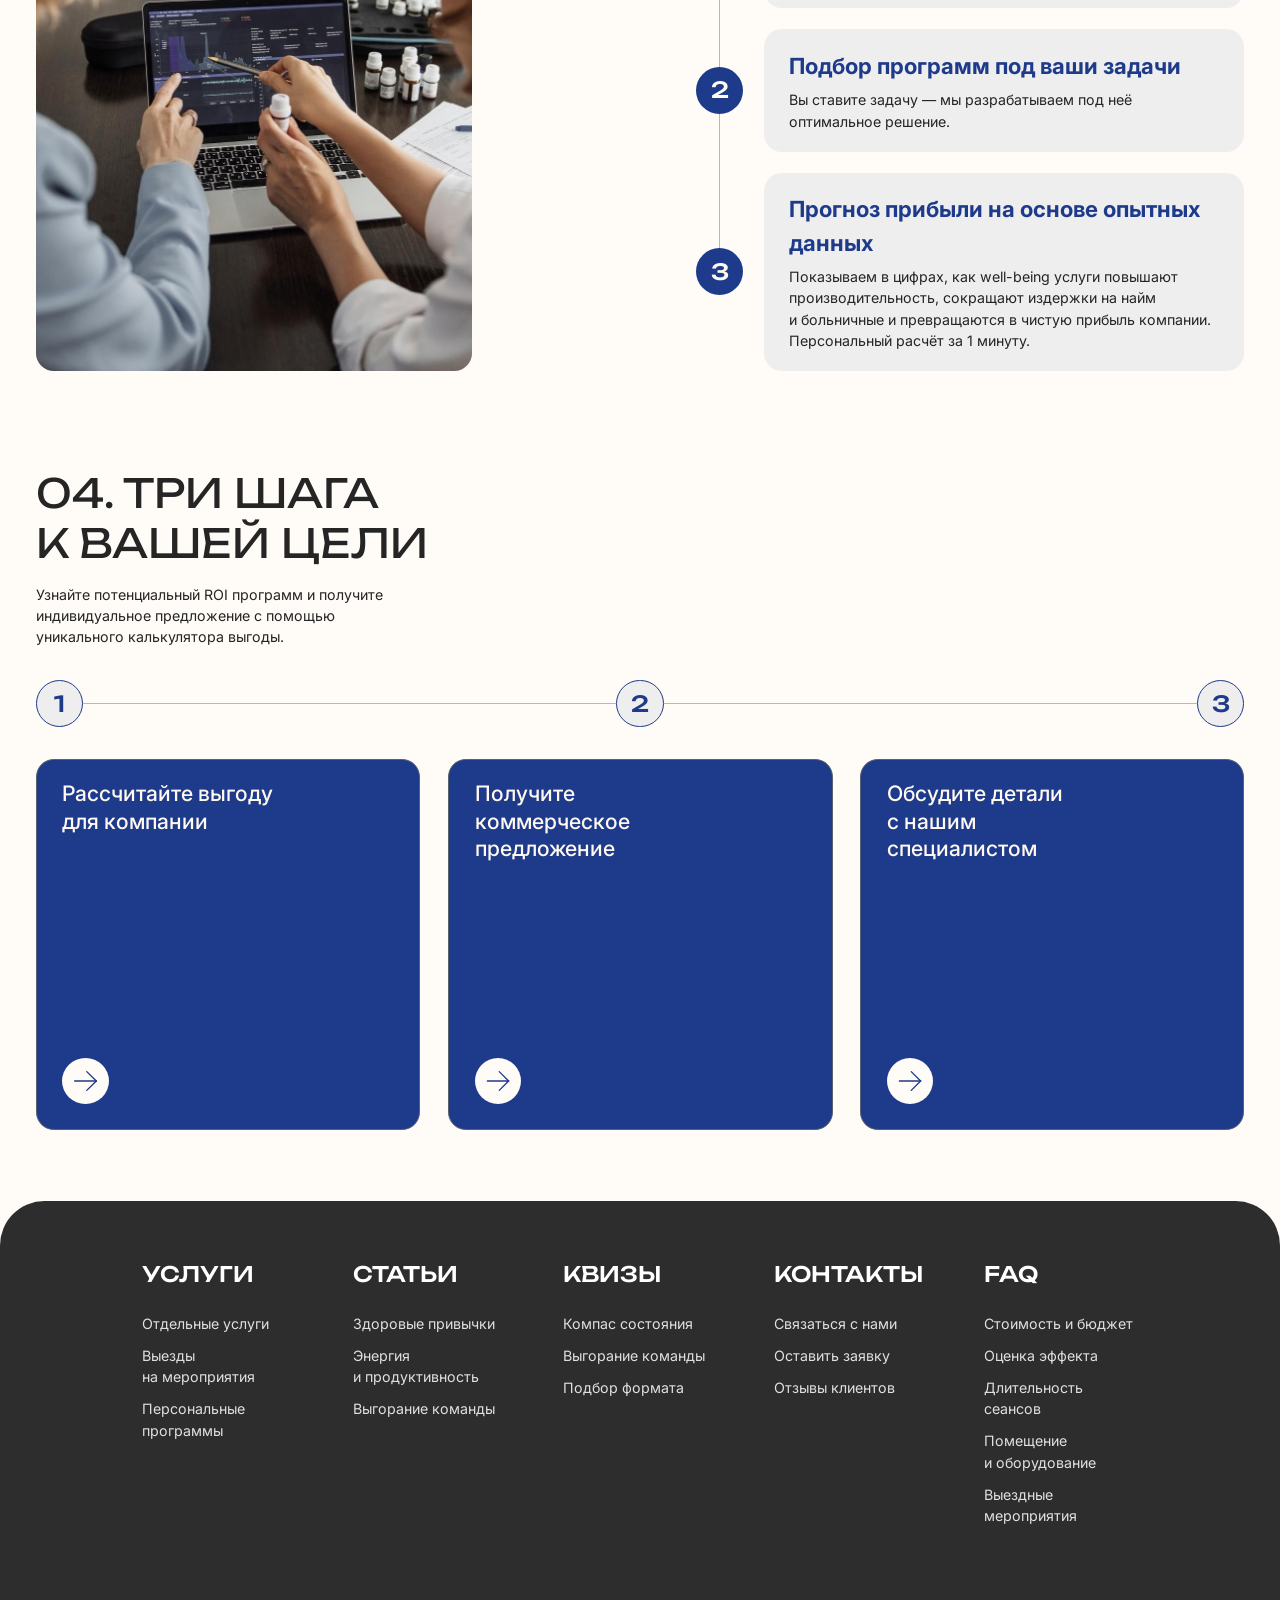
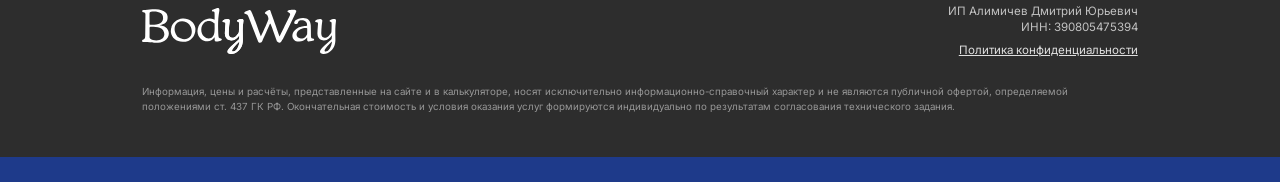
==== commit f0819dd0: "upd" ====
--- a/index.html
+++ b/index.html
@@ -12,7 +12,7 @@
 <link rel="preconnect" href="https://fonts.gstatic.com" crossorigin>
 <link href="https://fonts.googleapis.com/css2?family=Inter:wght@400;500;600;700&family=Unbounded:wght@400;500&display=swap" rel="stylesheet">
 <link rel="preload" as="image" href="assets/video/reel-1.jpg">
-<link rel="stylesheet" href="css/style.css?v=64">
+<link rel="stylesheet" href="css/style.css?v=65">
 </head>
 <body>
 
@@ -544,6 +544,6 @@
 </footer>
 
 <script src="js/main.js?v=26"></script>
-<script src="js/forms.js?v=5"></script>
+<script src="js/forms.js?v=6"></script>
 </body>
 </html>
--- a/css/style.css
+++ b/css/style.css
@@ -1326,6 +1326,28 @@
   color: #ff9e9e;
 }
 
+/* в карточках-перевёртышах сообщение выводится под плашкой, а не внутри формы — кнопка не сжимается */
+.flip-card .form-status {
+  position: absolute;
+  top: 100%;
+  left: 0;
+  right: 0;
+  margin-top: 0.9vw;
+  text-align: center;
+}
+
+#kpFlipCard .form-status--success {
+  color: #1f7a3a;
+}
+
+#kpFlipCard .form-status--error {
+  color: #b3261e;
+}
+
+.form-card .btn {
+  flex-shrink: 0;
+}
+
 /* ===== 05 Articles ===== */
 
 .stati-intro {
@@ -2543,3 +2565,13 @@
     margin-bottom: 3vw;
   }
 }
+
+@media (max-width: 900px) {
+  .flip-card .form-status {
+    margin-top: 2vw;
+  }
+
+  .flip-card--has-status {
+    margin-bottom: 11vw;
+  }
+}
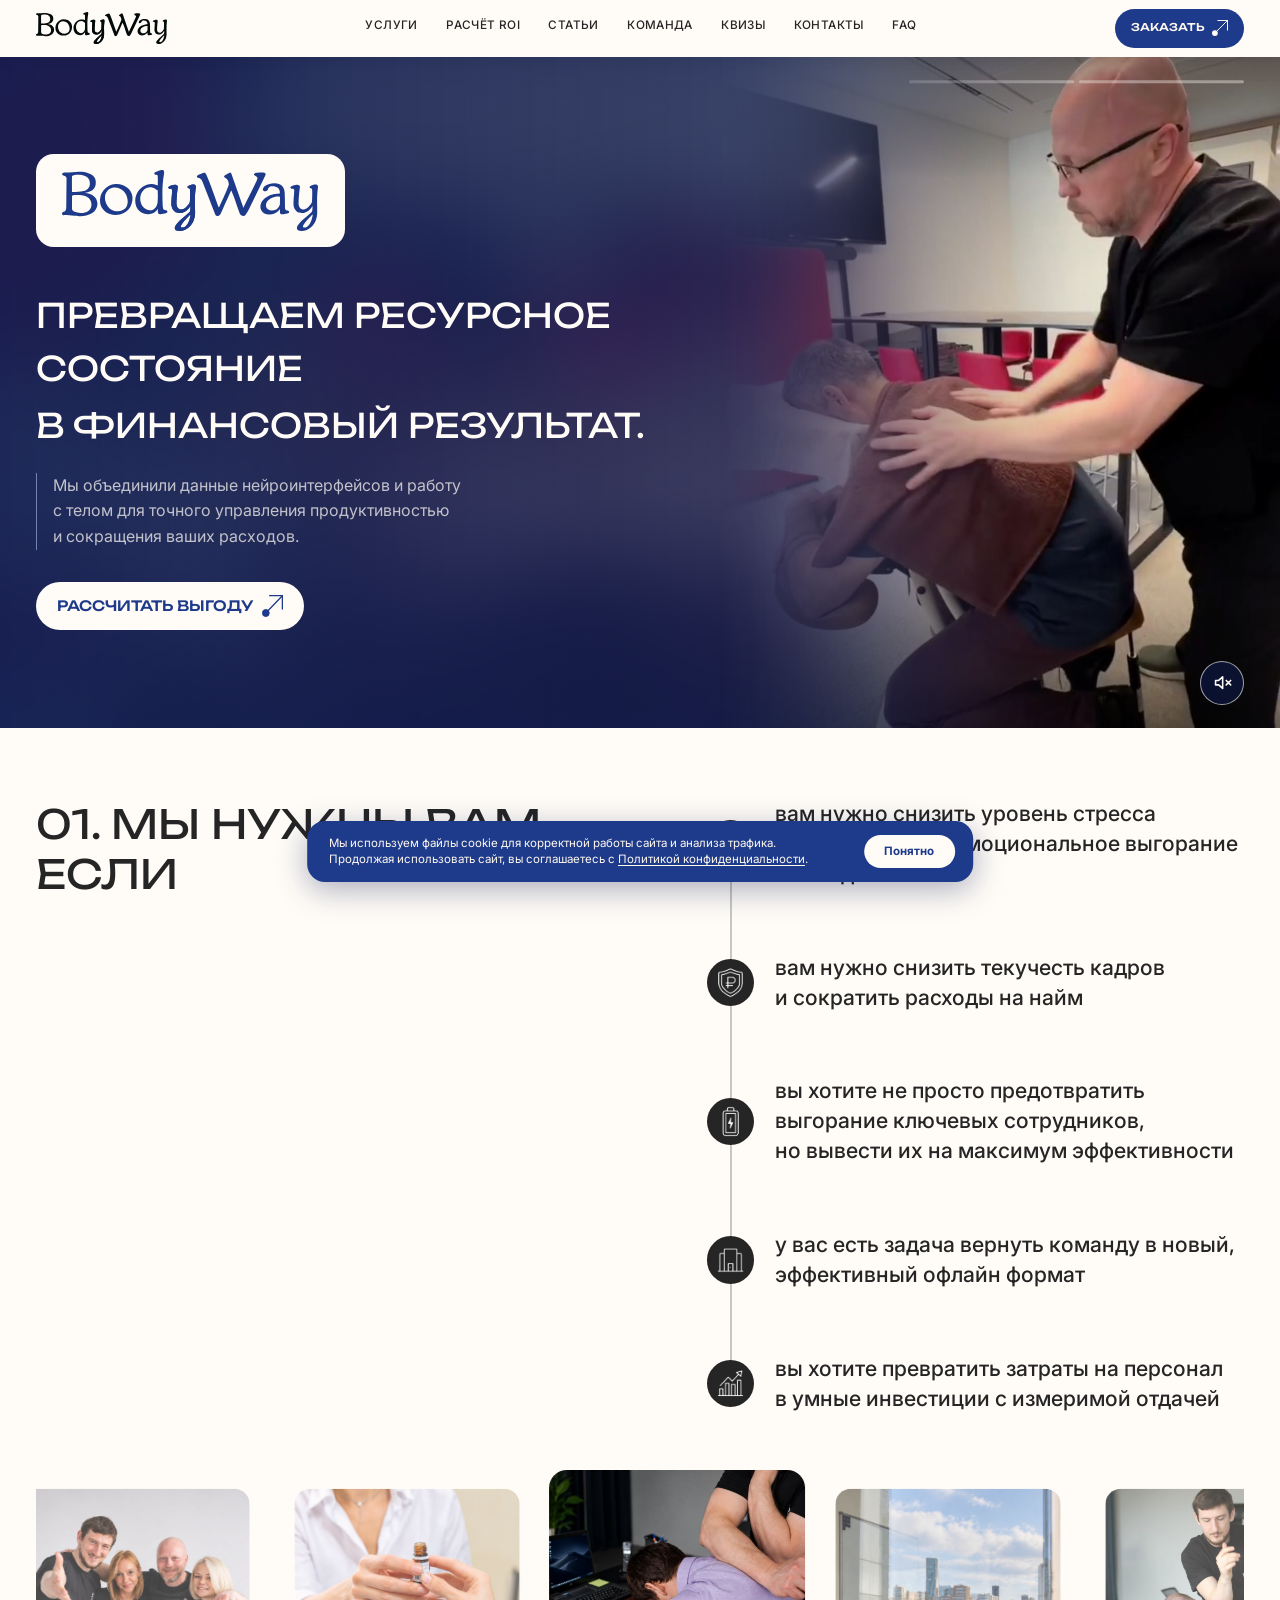
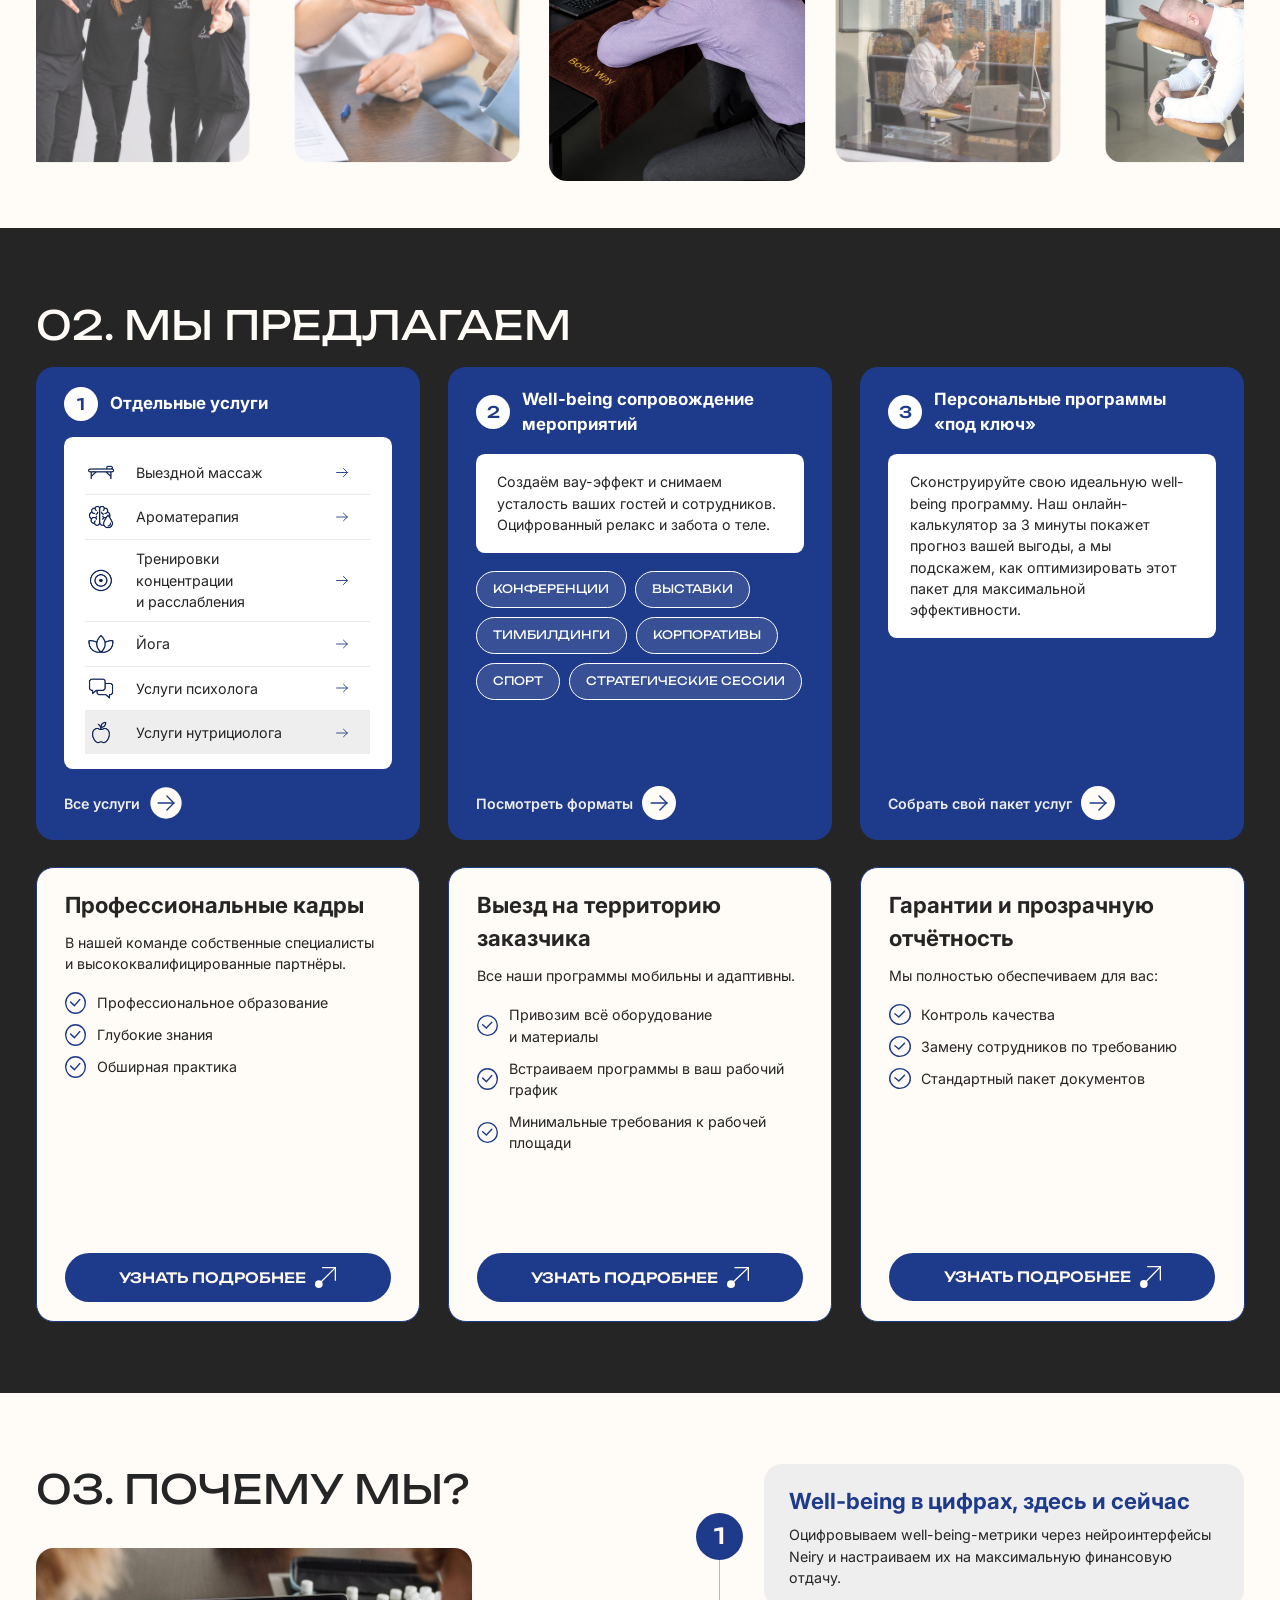
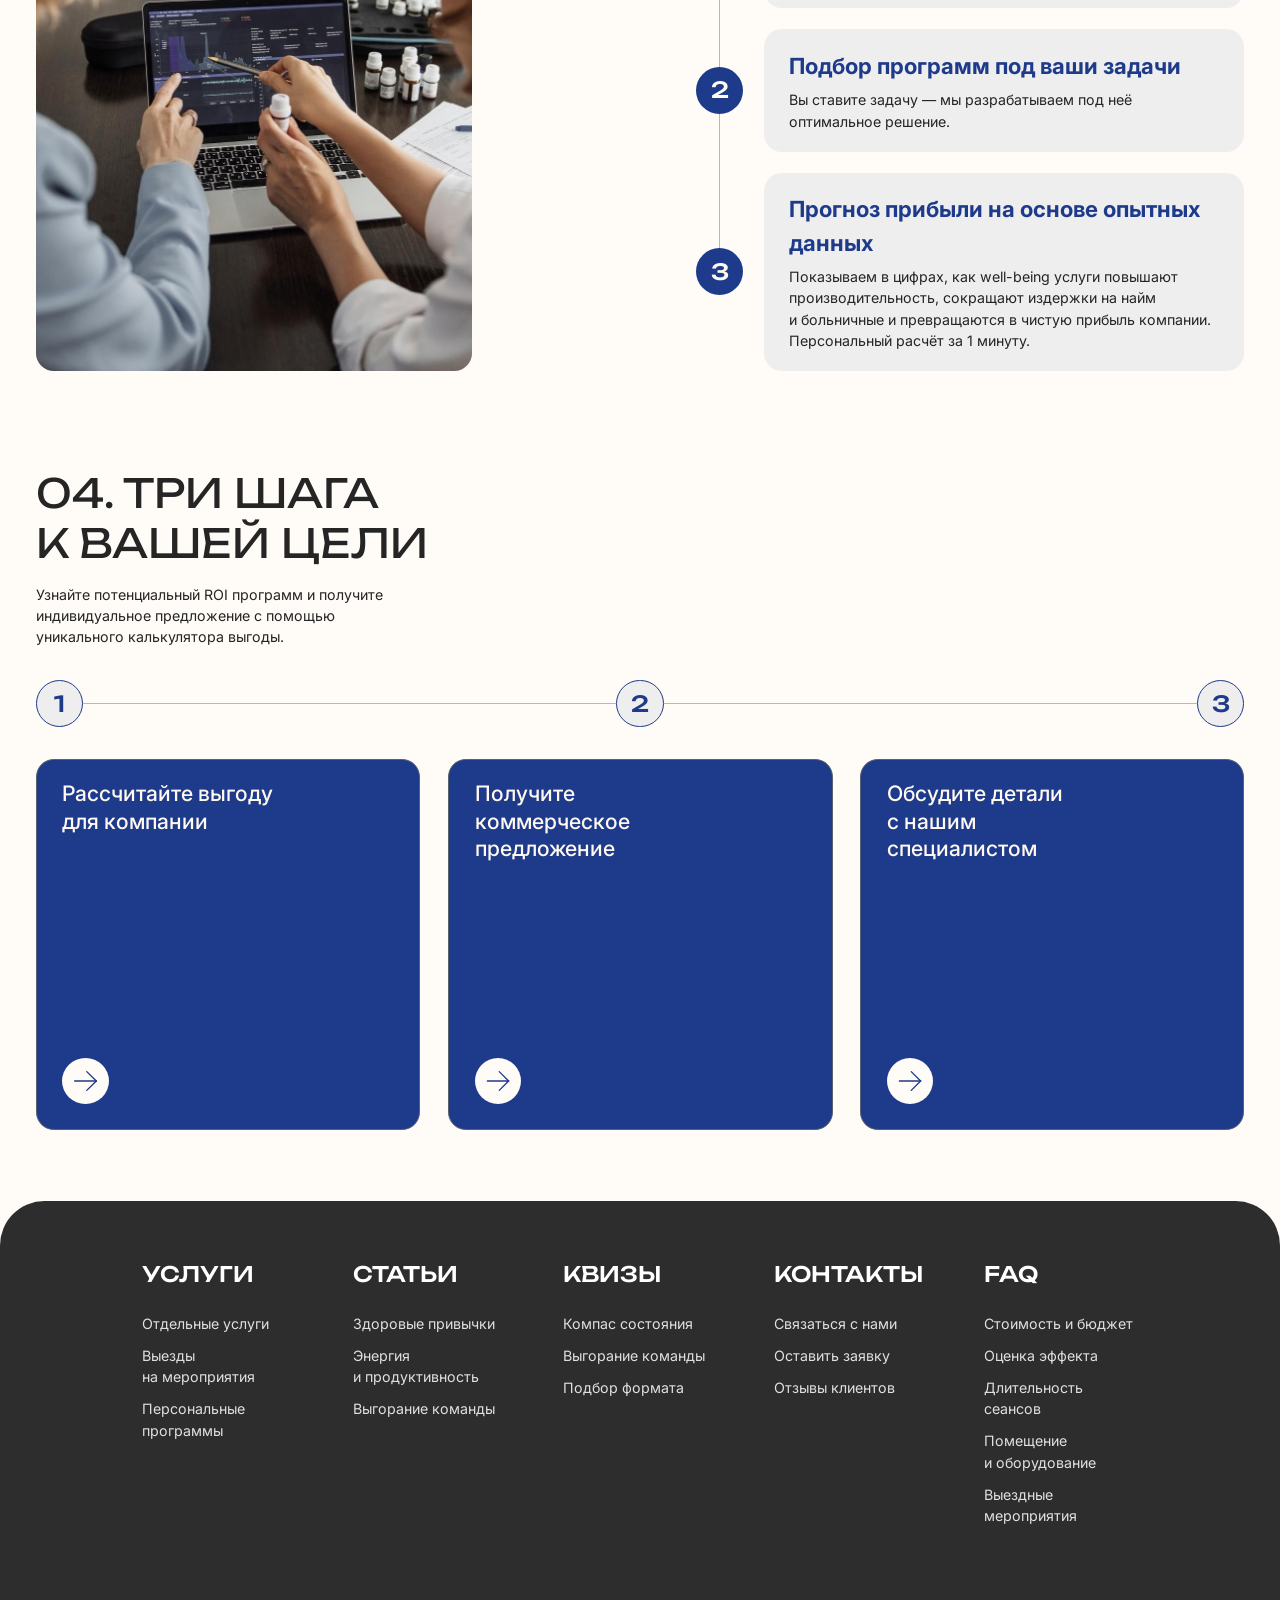
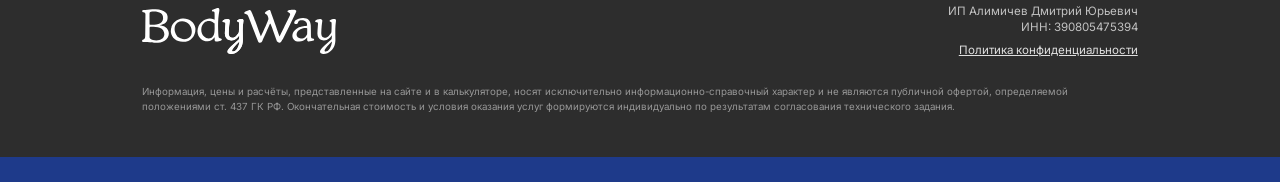
==== commit cd7e1c01: "upd" ====
--- a/index.html
+++ b/index.html
@@ -161,12 +161,13 @@
 
       <div class="gallery">
         <div class="gallery__track">
-          <div class="gallery__item"><img src="assets/img/carousel-15.jpg" alt="" class="gallery__img" loading="lazy"></div>
-          <div class="gallery__item"><img src="assets/img/carousel-3.jpg" alt="" class="gallery__img" loading="lazy"></div>
-          <div class="gallery__item"><img src="assets/img/carousel-12.jpg" alt="" class="gallery__img" loading="lazy"></div>
-          <div class="gallery__item"><img src="assets/img/carousel-4.jpg" alt="" class="gallery__img" loading="lazy"></div>
-          <div class="gallery__item"><img src="assets/img/carousel-16.jpg" alt="" class="gallery__img" loading="lazy"></div>
-          <div class="gallery__item"><img src="assets/img/carousel-5.jpg" alt="" class="gallery__img" loading="lazy"></div>
+          <div class="gallery__item"><img src="assets/img/ribbon-1.jpg" alt="" class="gallery__img" loading="lazy"></div>
+          <div class="gallery__item"><img src="assets/img/ribbon-2.jpg" alt="" class="gallery__img" loading="lazy"></div>
+          <div class="gallery__item"><img src="assets/img/ribbon-3.jpg" alt="" class="gallery__img" loading="lazy"></div>
+          <div class="gallery__item"><img src="assets/img/ribbon-4.jpg" alt="" class="gallery__img" loading="lazy"></div>
+          <div class="gallery__item"><img src="assets/img/ribbon-5.jpg" alt="" class="gallery__img" loading="lazy"></div>
+          <div class="gallery__item"><img src="assets/img/ribbon-6.jpg" alt="" class="gallery__img" loading="lazy"></div>
+          <div class="gallery__item"><img src="assets/img/ribbon-7.jpg" alt="" class="gallery__img" loading="lazy"></div>
         </div>
       </div>
     </div>
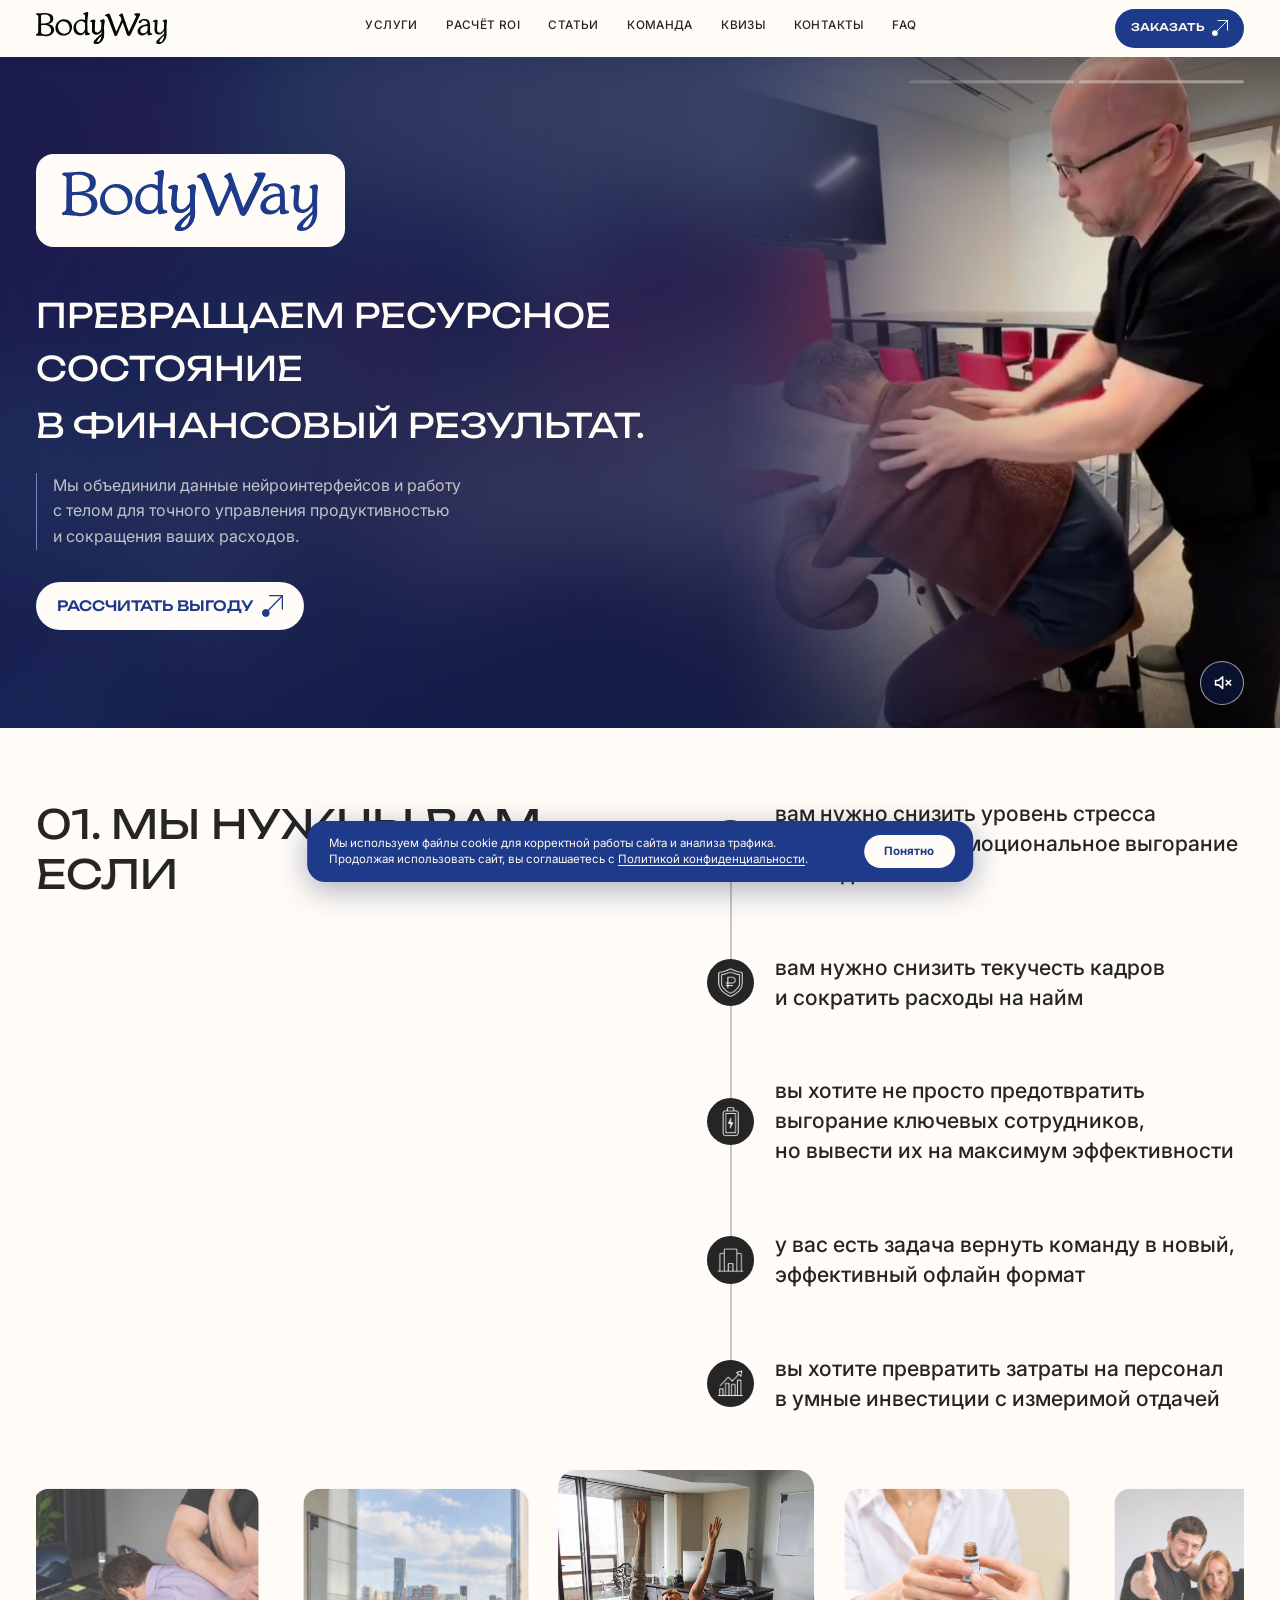
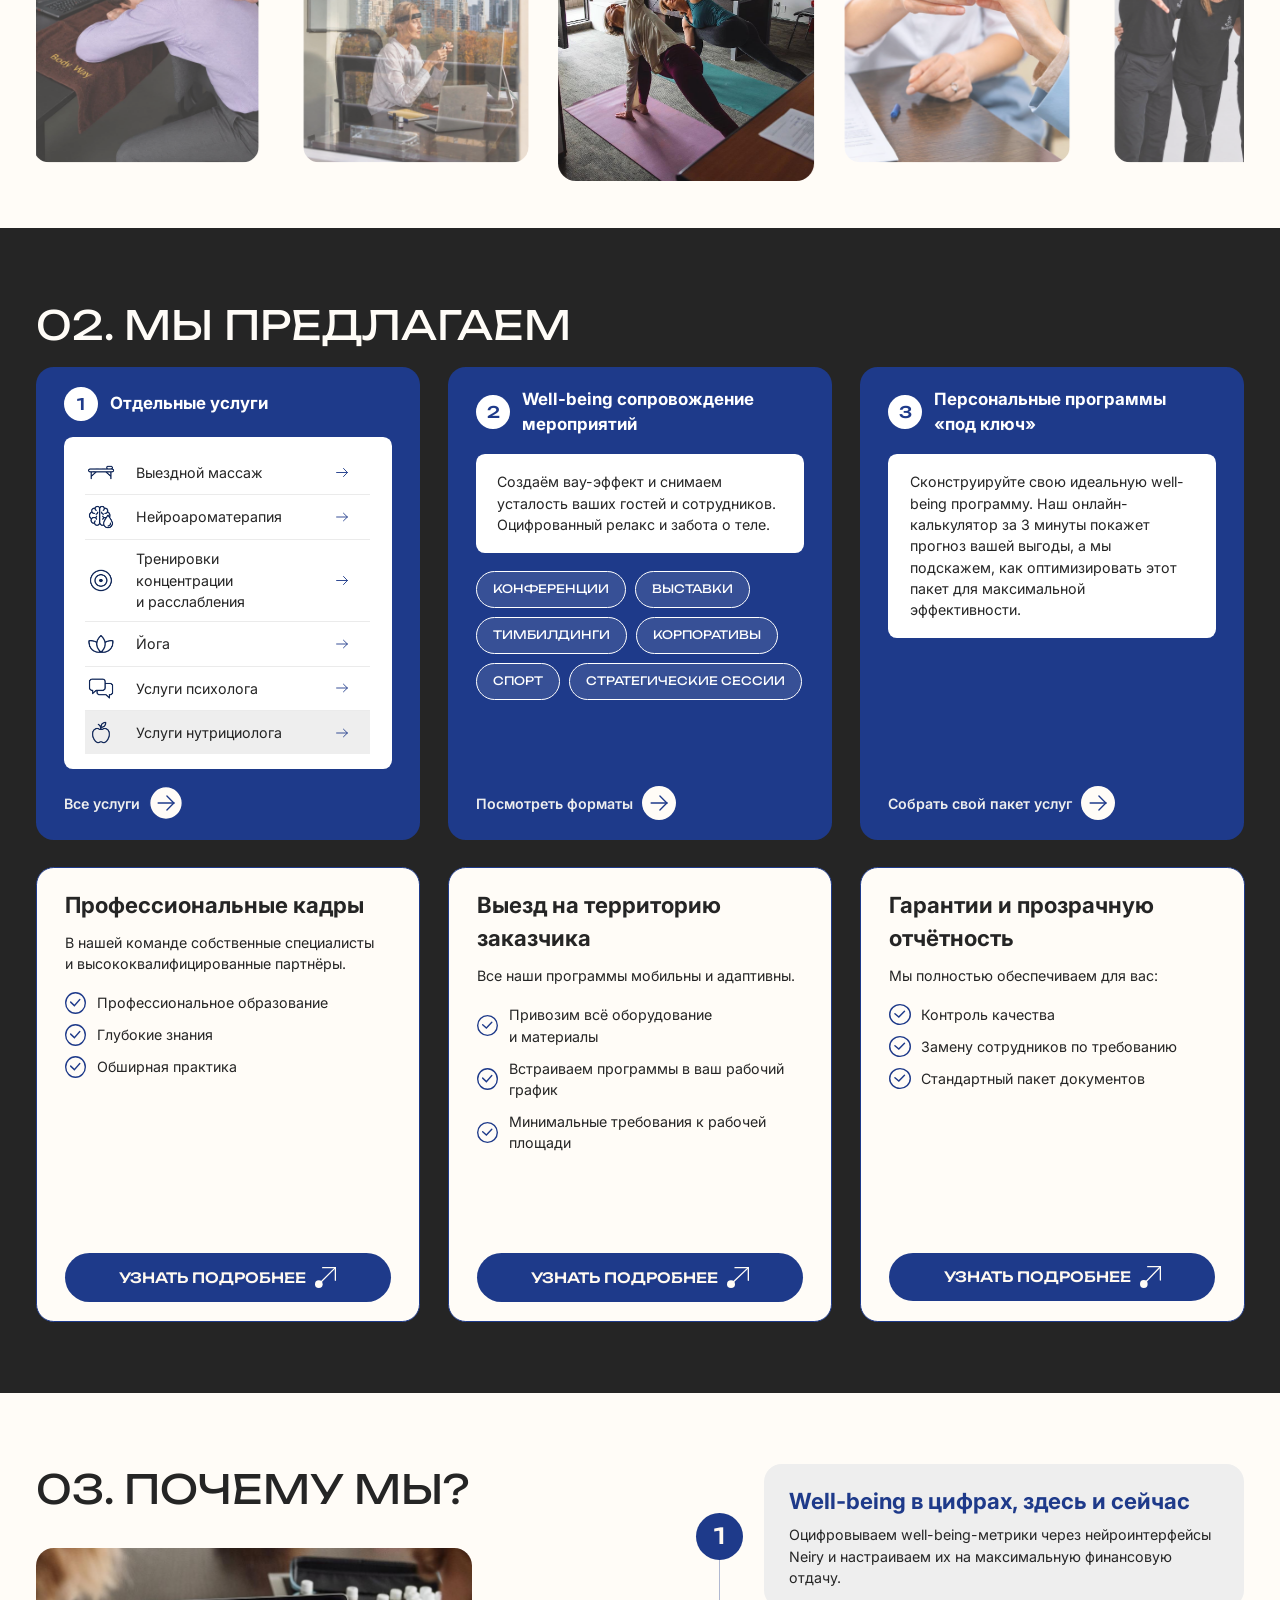
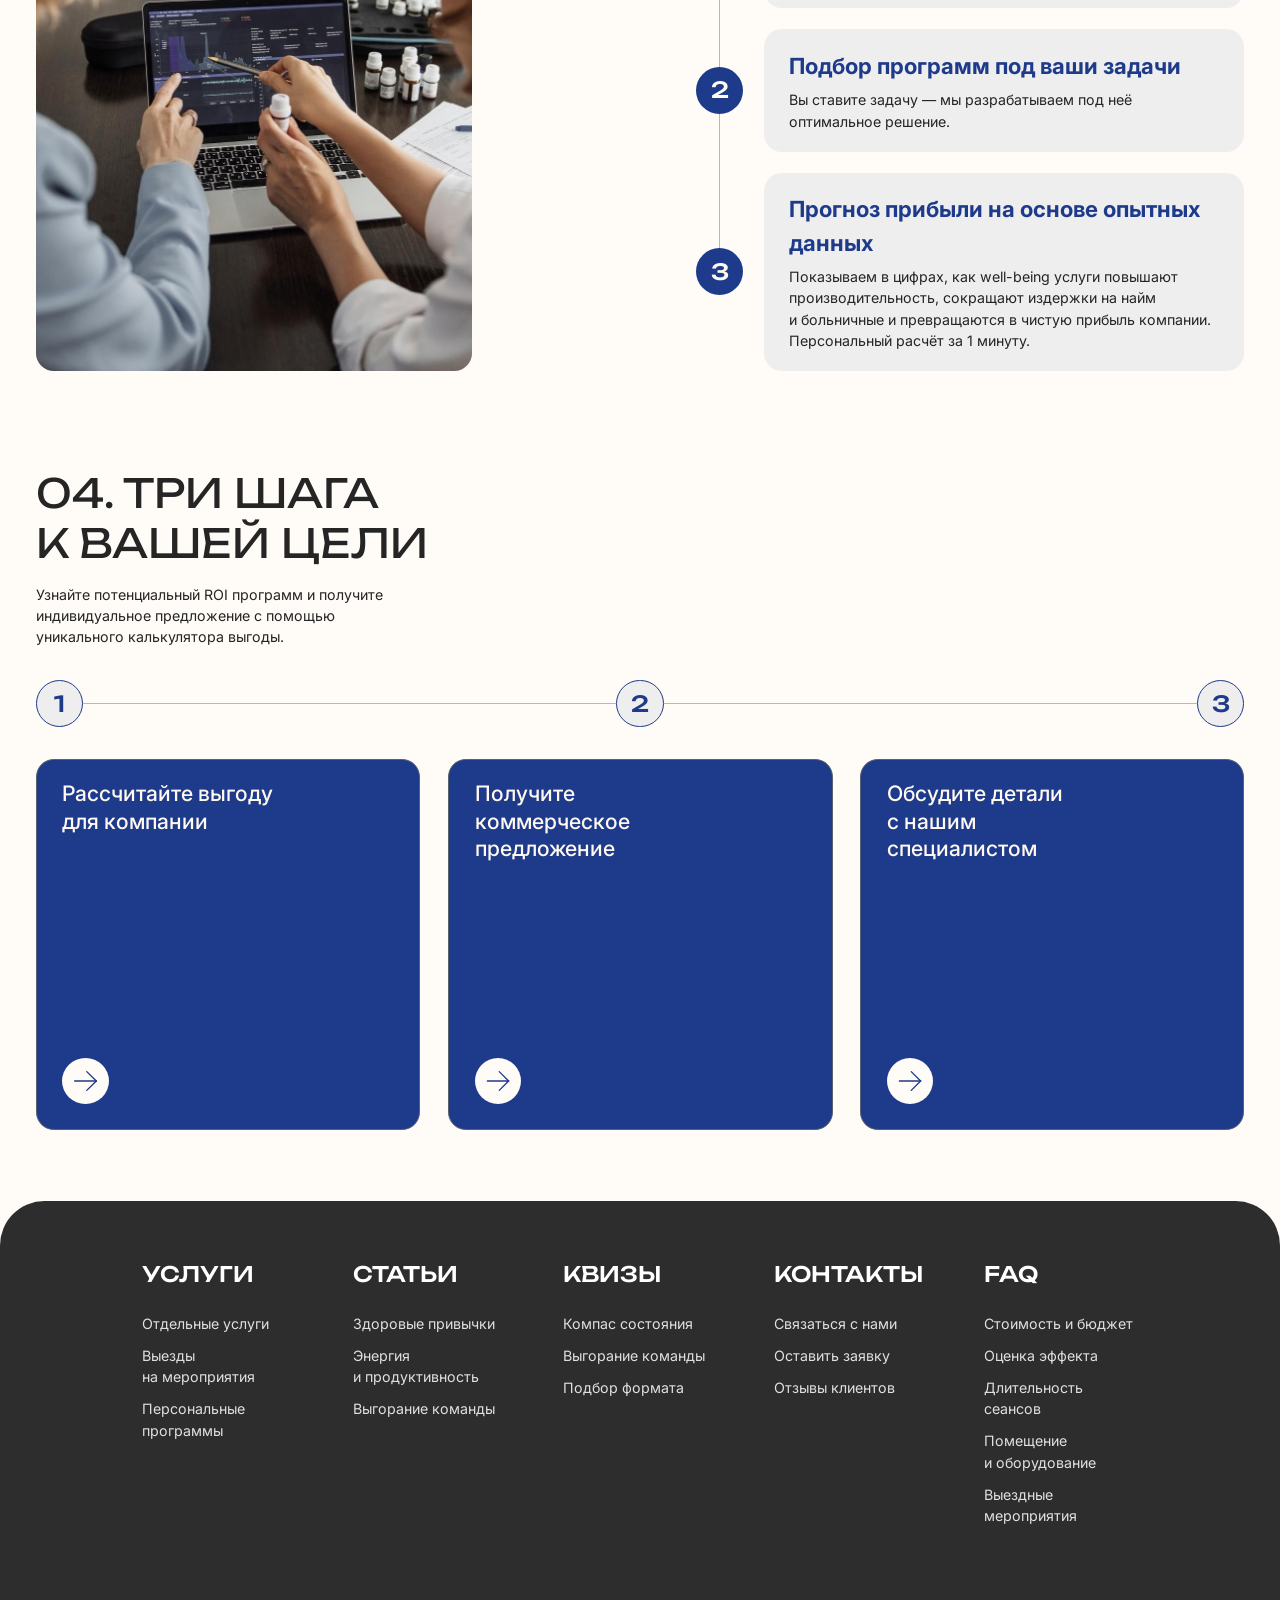
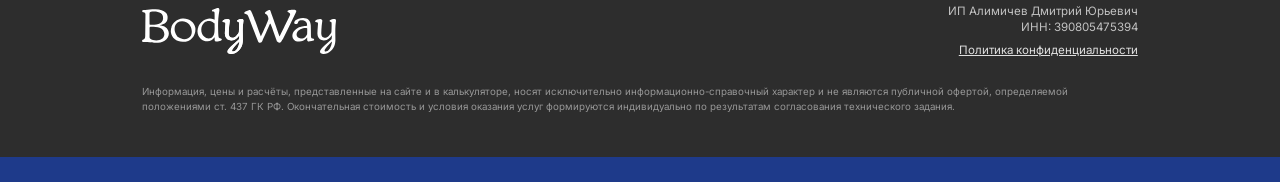
==== commit 3a8bfcac: "upd" ====
--- a/index.html
+++ b/index.html
@@ -161,13 +161,19 @@
 
       <div class="gallery">
         <div class="gallery__track">
-          <div class="gallery__item"><img src="assets/img/ribbon-1.jpg" alt="" class="gallery__img" loading="lazy"></div>
-          <div class="gallery__item"><img src="assets/img/ribbon-2.jpg" alt="" class="gallery__img" loading="lazy"></div>
           <div class="gallery__item"><img src="assets/img/ribbon-3.jpg" alt="" class="gallery__img" loading="lazy"></div>
           <div class="gallery__item"><img src="assets/img/ribbon-4.jpg" alt="" class="gallery__img" loading="lazy"></div>
+          <div class="gallery__item"><img src="assets/img/ribbon-11.jpg" alt="" class="gallery__img" style="object-position:40% 50%" loading="lazy"></div>
+          <div class="gallery__item"><img src="assets/img/ribbon-2.jpg" alt="" class="gallery__img" loading="lazy"></div>
+          <div class="gallery__item"><img src="assets/img/ribbon-1.jpg" alt="" class="gallery__img" loading="lazy"></div>
           <div class="gallery__item"><img src="assets/img/ribbon-5.jpg" alt="" class="gallery__img" loading="lazy"></div>
+          <div class="gallery__item"><img src="assets/img/ribbon-8.jpg" alt="" class="gallery__img" loading="lazy"></div>
+          <div class="gallery__item"><img src="assets/img/ribbon-13.jpg" alt="" class="gallery__img" style="object-position:41% 50%" loading="lazy"></div>
+          <div class="gallery__item"><img src="assets/img/ribbon-12.jpg" alt="" class="gallery__img" style="object-position:60% 50%" loading="lazy"></div>
+          <div class="gallery__item"><img src="assets/img/ribbon-7.jpg" alt="" class="gallery__img" loading="lazy"></div>
           <div class="gallery__item"><img src="assets/img/ribbon-6.jpg" alt="" class="gallery__img" loading="lazy"></div>
-          <div class="gallery__item"><img src="assets/img/ribbon-7.jpg" alt="" class="gallery__img" loading="lazy"></div>
+          <div class="gallery__item"><img src="assets/img/ribbon-10.jpg" alt="" class="gallery__img" loading="lazy"></div>
+          <div class="gallery__item"><img src="assets/img/ribbon-9.jpg" alt="" class="gallery__img" style="object-position:45% 50%" loading="lazy"></div>
         </div>
       </div>
     </div>
@@ -195,7 +201,7 @@
               <li>
                 <a href="uslugi.html#aroma" class="service__list-item">
                   <img src="assets/icons/icon-perfume.png?v=6" alt="" class="service__icon service__icon--perfume">
-                  <span>Ароматерапия</span>
+                  <span>Нейроароматерапия</span>
                   <img src="assets/icons/icon-arrow-right.svg" alt="" class="service__list-arrow">
                 </a>
               </li>
@@ -545,6 +551,6 @@
 </footer>
 
 <script src="js/main.js?v=26"></script>
-<script src="js/forms.js?v=6"></script>
+<script src="js/forms.js?v=7"></script>
 </body>
 </html>
